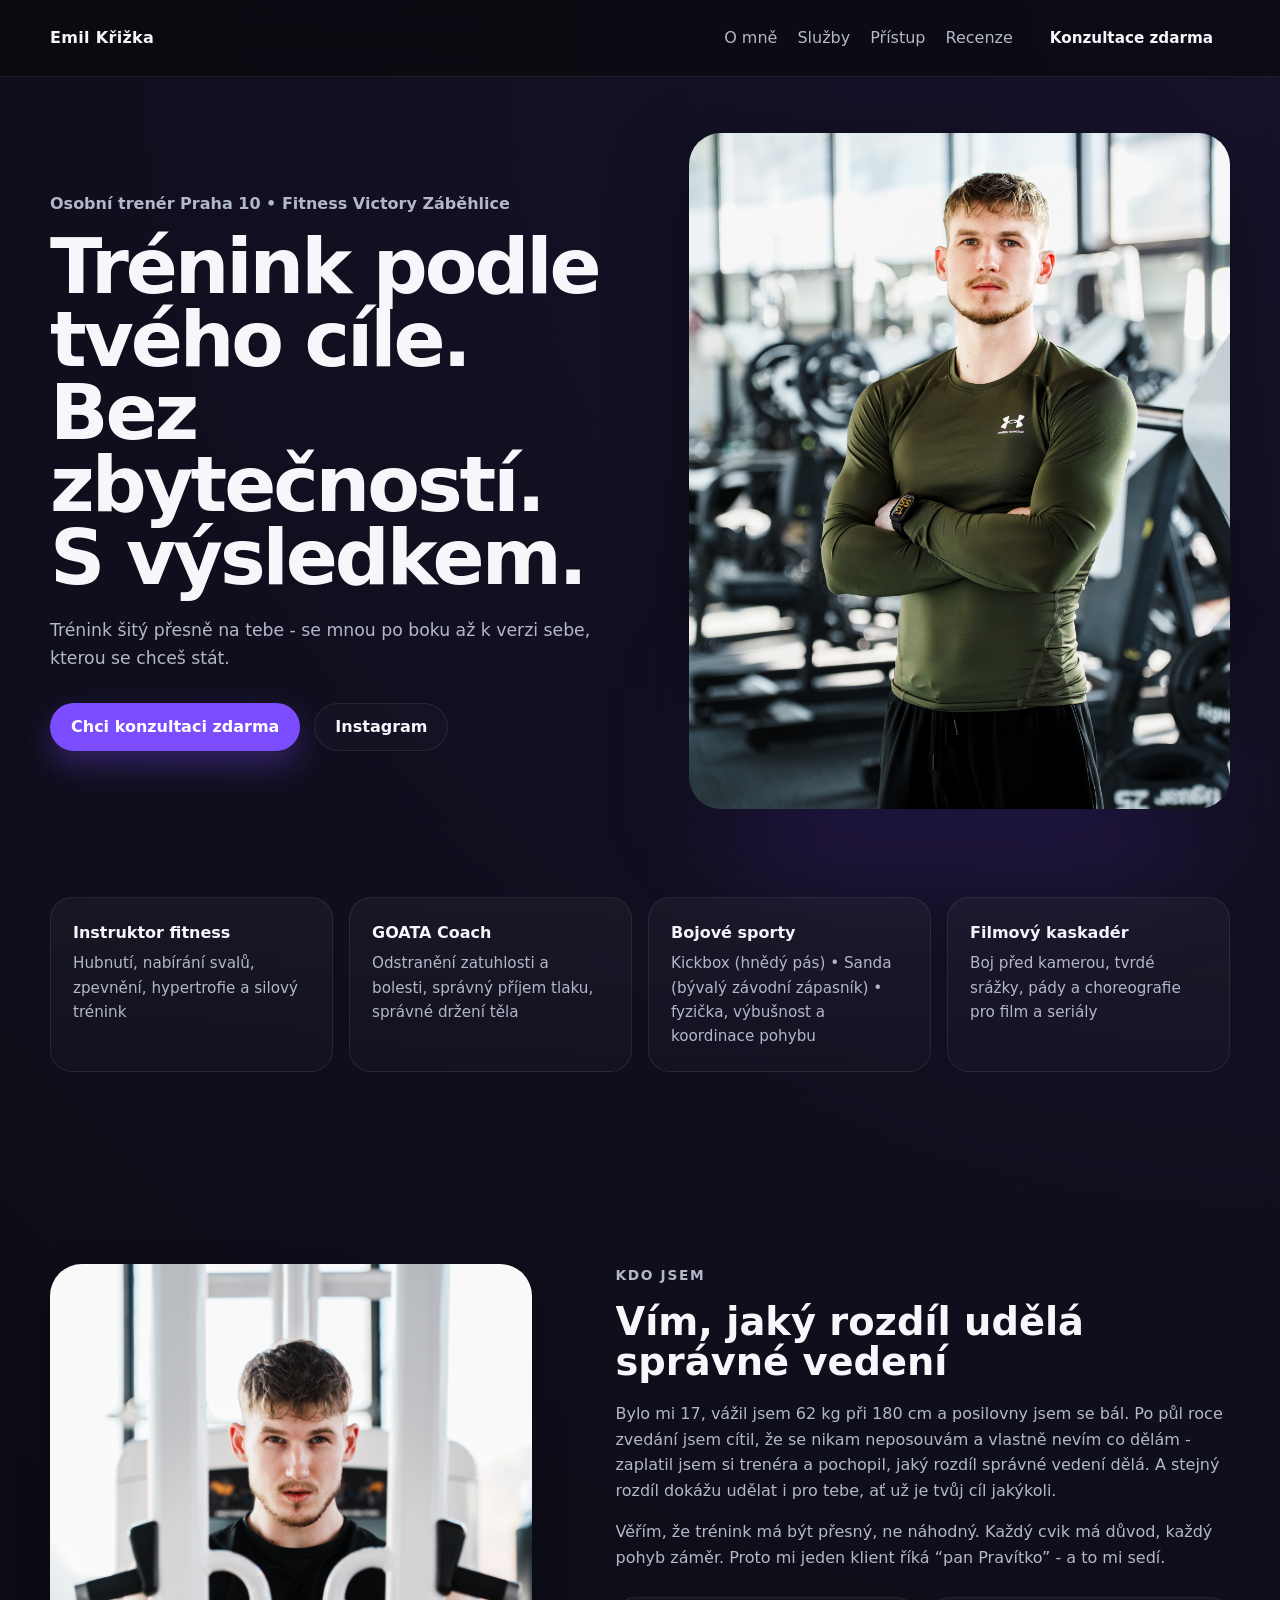
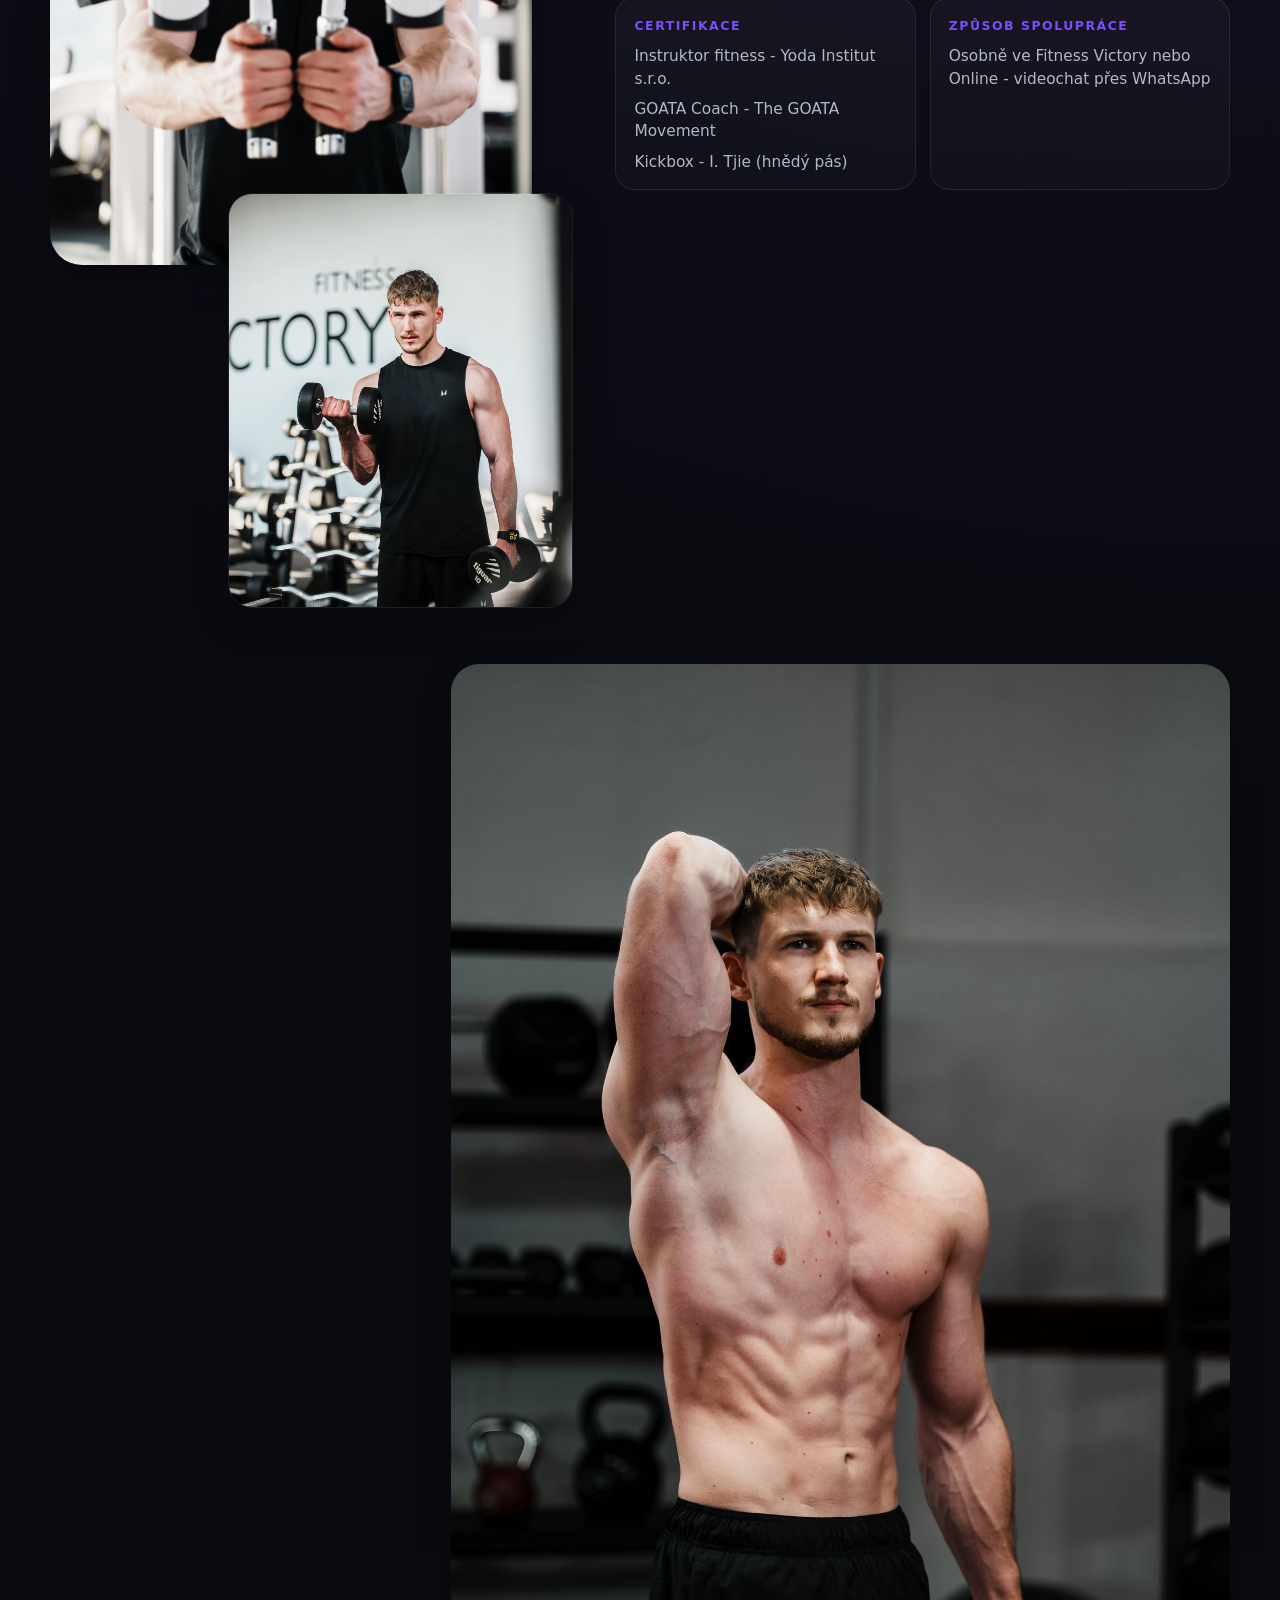
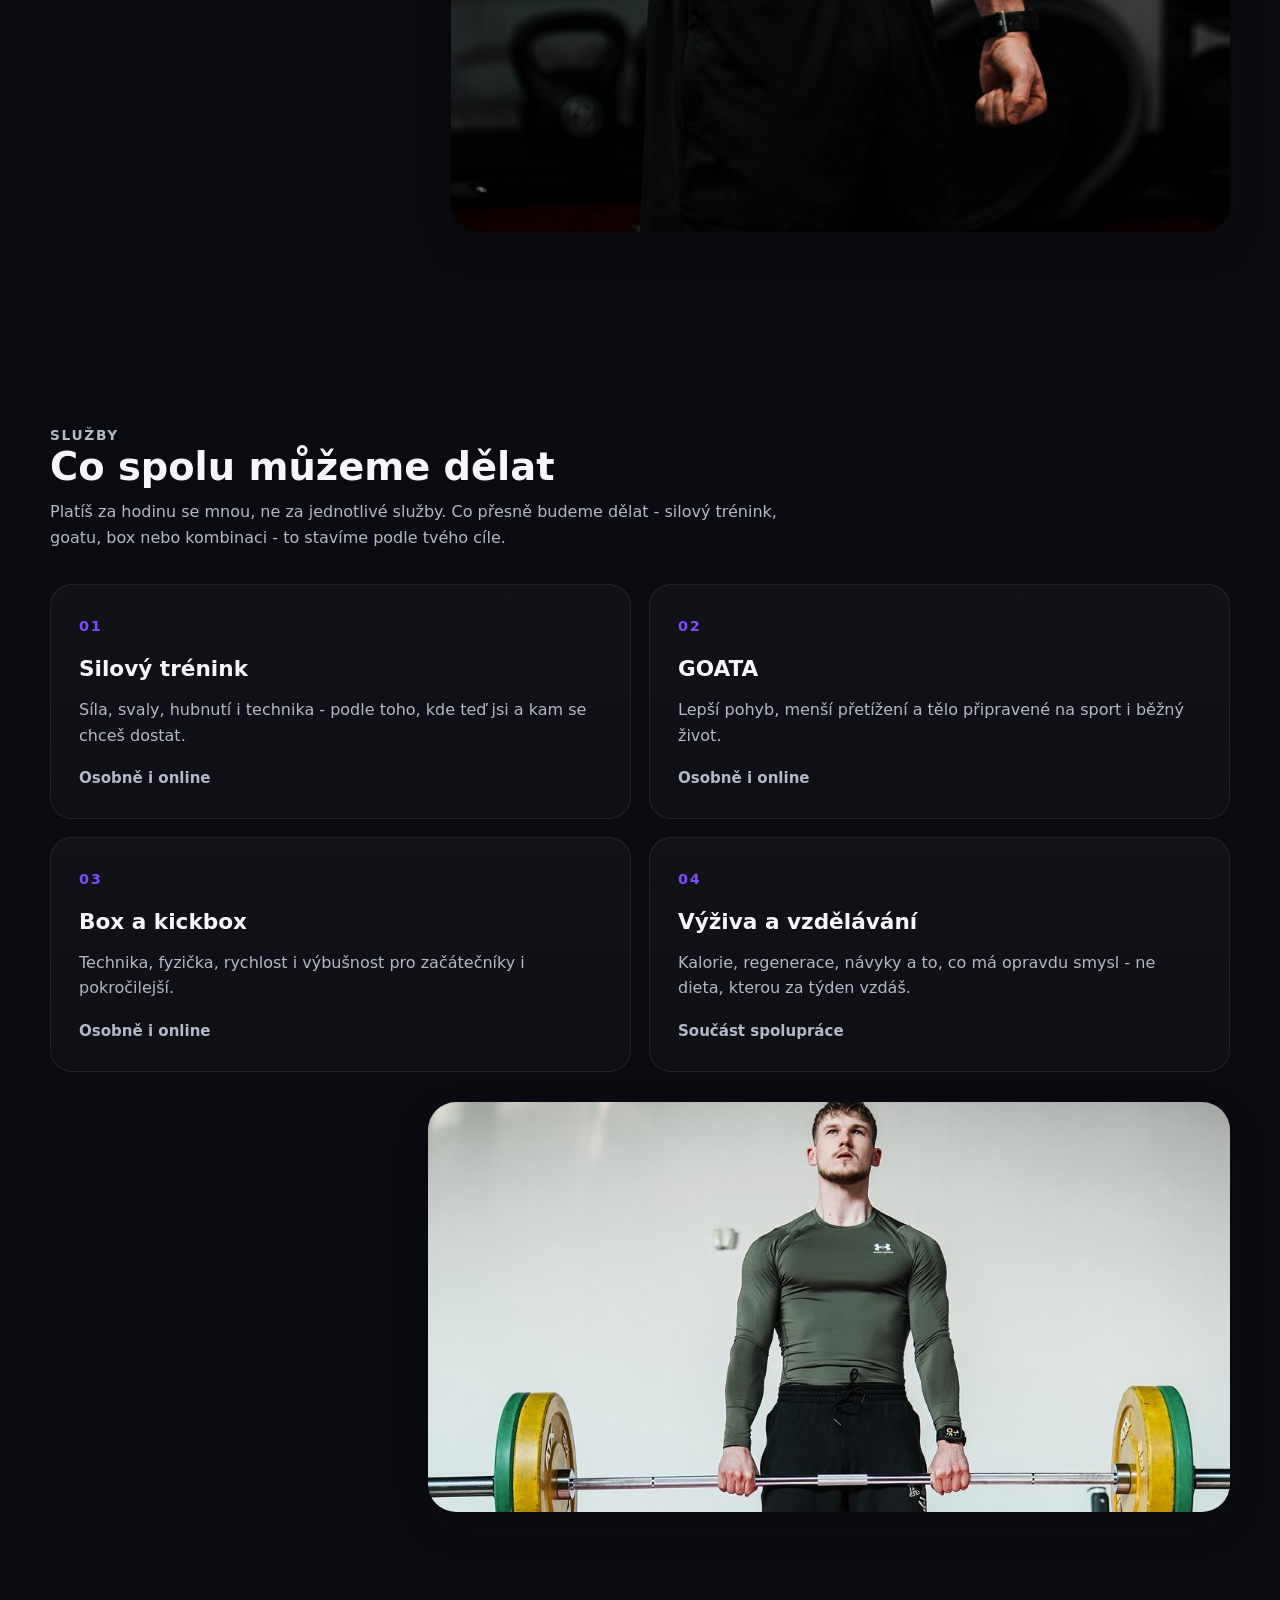
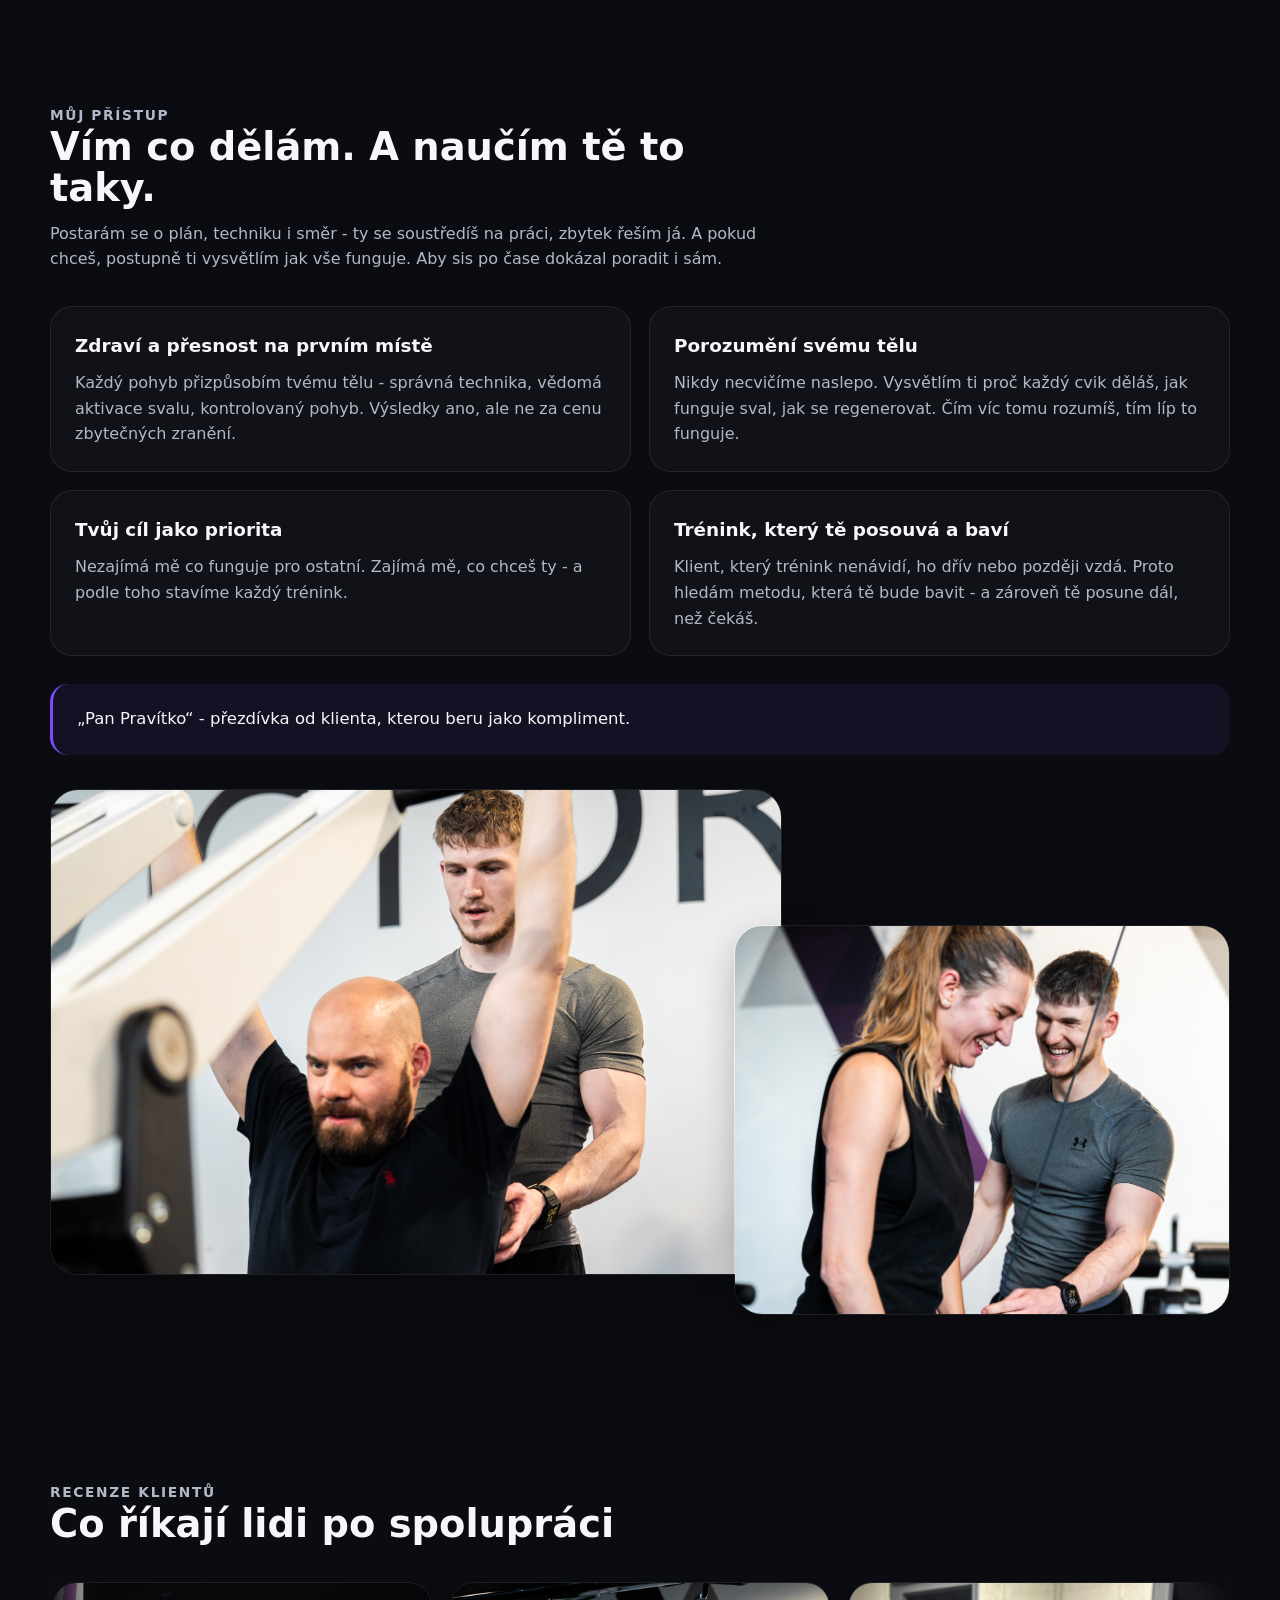
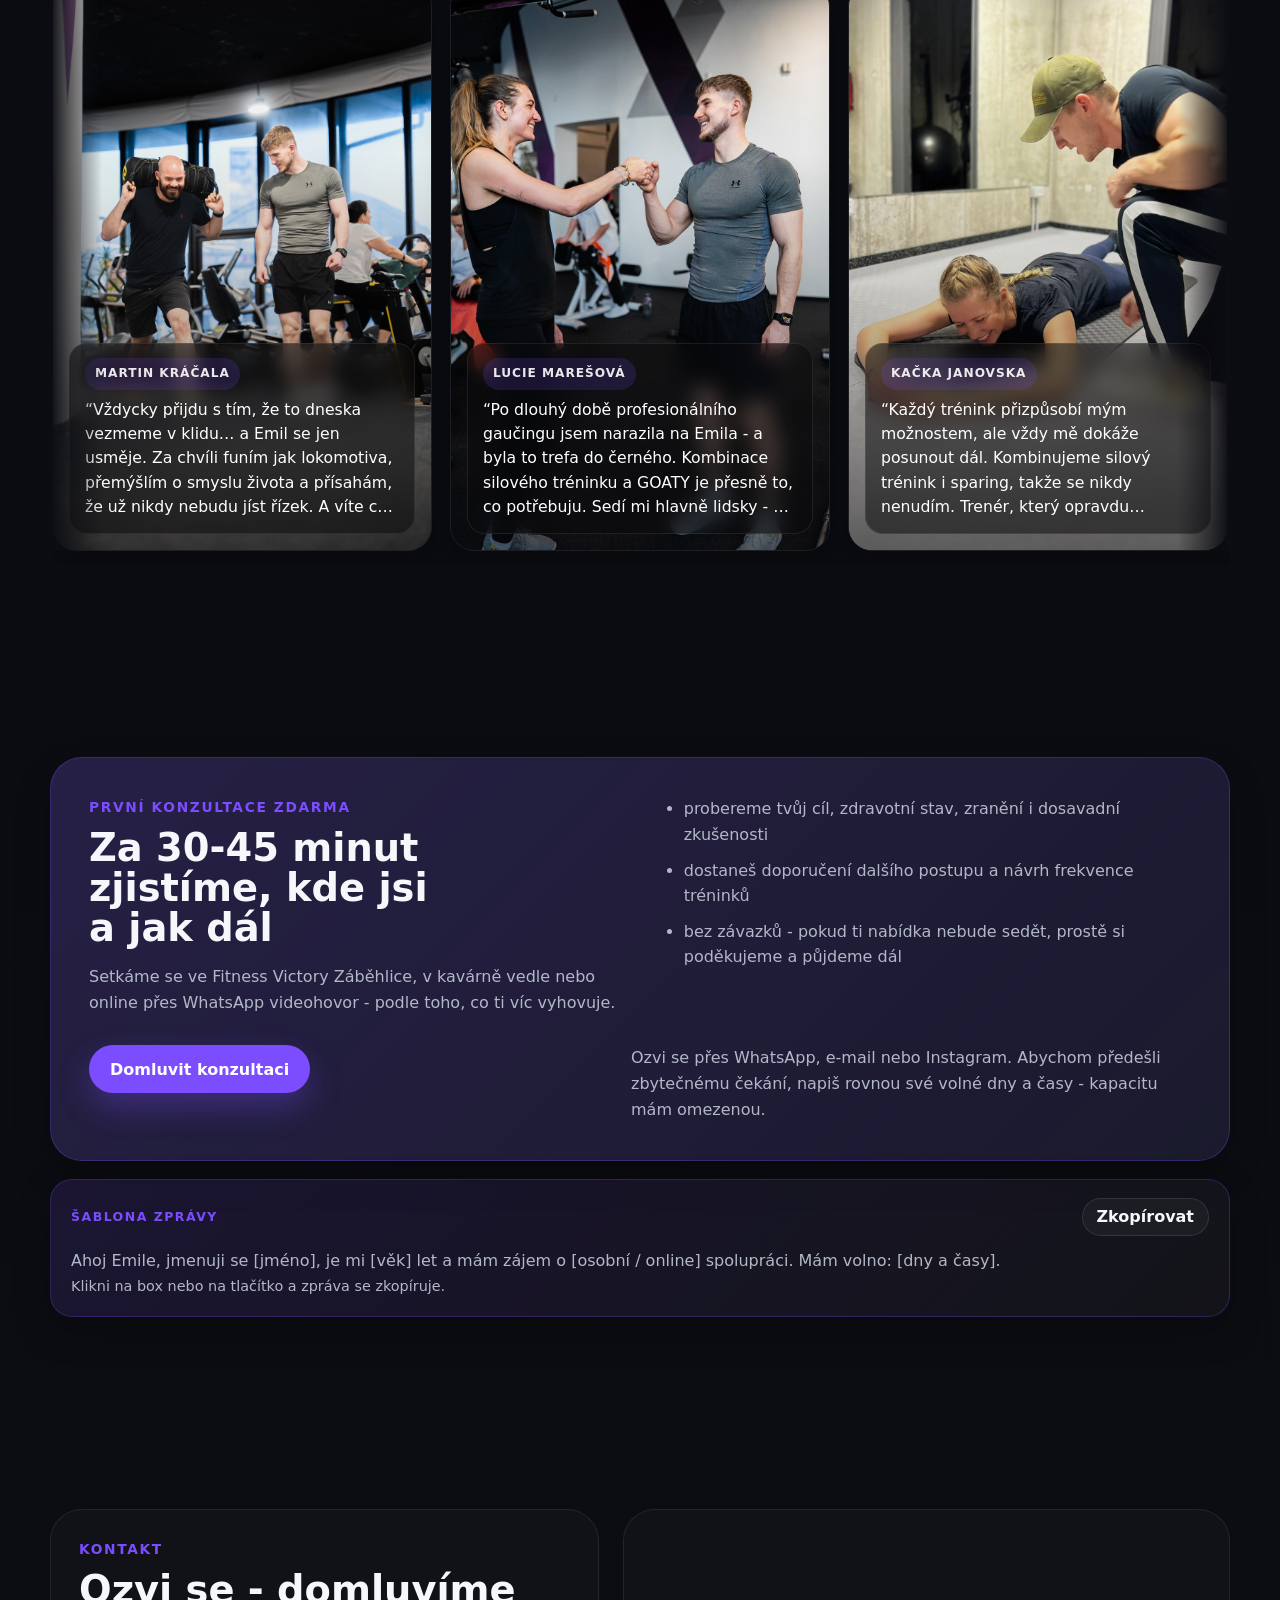
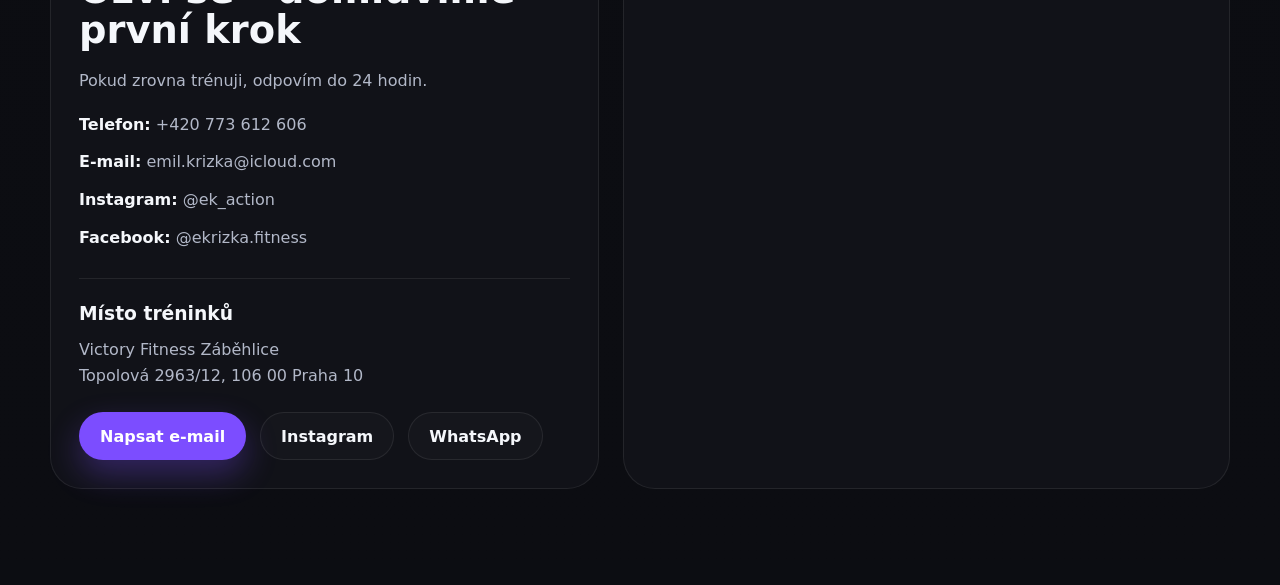
==== index.html @ 78beccaf "test og cover" ====
<!DOCTYPE html>
<html lang="cs">
<head>
    <meta charset="UTF-8">
    <meta name="viewport" content="width=device-width, initial-scale=1.0">

    <title>Emil Křížka - osobní trenér Praha 10</title>
    <meta name="description" content="Osobní trenér Praha 10. Silový trénink, GOATA, box a kickbox, online i osobní spolupráce. První konzultace zdarma.">

    <!-- Favicon -->
    <link rel="icon" type="image/png" sizes="48x48" href="images/icons/favicon-48.png">
    <link rel="icon" type="image/png" sizes="192x192" href="images/icons/favicon-192.png">

    <!-- Open Graph -->
    <meta property="og:title" content="Emil Křížka - osobní trenér Praha 10">
    <meta property="og:description" content="Silový trénink, GOATA, box a kickbox, online i osobní spolupráce. První konzultace zdarma.">
    <meta property="og:type" content="website">
    <meta property="og:url" content="https://nikolas-czerny.github.io/emil_krizka/">
    <meta property="og:image" content="https://nikolas-czerny.github.io/emil_krizka/images/share-cover.jpg">
    <meta property="og:image:width" content="1200">
    <meta property="og:image:height" content="630">
    <meta property="og:image:alt" content="Emil Křížka - osobní trenér Praha 10">

    <meta name="theme-color" content="#0c0d12">

    <link rel="stylesheet" href="styles.css">
</head>
<body class="trainer-page">
<header class="site-header">
    <div class="container">
        <a class="logo" href="#hero">Emil Křižka</a>
        <nav class="site-nav">
            <a href="#o-mne">O mně</a>
            <a href="#sluzby">Služby</a>
            <a href="#pristup">Přístup</a>
            <a href="#recenze">Recenze</a>
            <a href="#kontakt" class="btn btn--small">Konzultace zdarma</a>
        </nav>
    </div>
</header>

<main>
    <section id="hero" class="hero">
        <div class="container hero__grid">
            <div class="hero__content">
                <p class="eyebrow">Osobní trenér Praha 10 • Fitness Victory Záběhlice</p>
                <h1>
                    <span>Trénink podle tvého cíle.</span>
                    <span>Bez zbytečností.</span>
                    <span>S výsledkem.</span>
                </h1>
                <p class="hero__text">
                    Trénink šitý přesně na tebe - se mnou po boku až k verzi sebe, kterou se chceš stát.
                </p>

                <div class="hero__actions">
                    <a href="#kontakt" class="btn btn--primary">Chci konzultaci zdarma</a>
                    <a href="https://instagram.com/ek_action" class="btn btn--ghost" target="_blank" rel="noopener">Instagram</a>
                </div>
            </div>

            <div class="hero__media">
                <img src="images/hero.jpg" alt="Emil Křižka osobní trenér" />
            </div>
        </div>
    </section>

    <section class="credibility">
        <div class="container credibility__grid">
            <article class="credibility__item">
                <h3>Instruktor fitness</h3>
                <p>Hubnutí, nabírání svalů, zpevnění, hypertrofie a silový trénink</p>
            </article>
            <article class="credibility__item">
                <h3>GOATA Coach</h3>
                <p>Odstranění zatuhlosti a bolesti, správný příjem tlaku, správné držení těla</p>
            </article>
            <article class="credibility__item">
                <h3>Bojové sporty</h3>
                <p>Kickbox (hnědý pás) • Sanda (bývalý závodní zápasník) • fyzička, výbušnost a koordinace pohybu</p>
            </article>
            <article class="credibility__item">
                <h3>Filmový kaskadér</h3>
                <p>Boj před kamerou, tvrdé srážky, pády a choreografie pro film a seriály</p>
            </article>
        </div>
    </section>

    <section id="o-mne" class="about">
        <div class="container about__grid">
            <div class="about__media-stack">
                <div class="about__media about__media--main">
                    <img src="images/about-action2.jpg" alt="Portrét Emila Křižky" />
                </div>
                <div class="about__media about__media--secondary">
                    <img src="images/about-portrait2.jpg.jpeg" alt="Emil Křižka v akci" />
                </div>
            </div>

            <div class="about__content">
                <p class="section-kicker">Kdo jsem</p>
                <h2>Vím, jaký rozdíl udělá správné vedení</h2>
                <p>
                    Bylo mi 17, vážil jsem 62 kg při 180 cm a posilovny jsem se bál. Po půl roce zvedání jsem cítil, že se nikam neposouvám a vlastně nevím co dělám - zaplatil jsem si trenéra a pochopil, jaký rozdíl správné vedení dělá. A stejný rozdíl dokážu udělat i pro tebe, ať už je tvůj cíl jakýkoli.
                </p>
                <p>
                    Věřím, že trénink má být přesný, ne náhodný. Každý cvik má důvod, každý pohyb záměr. Proto mi jeden klient říká “pan Pravítko” - a to mi sedí.
                </p>

                <div class="about__proof-grid">
                    <div class="proof-card">
                        <span class="proof-card__label">Certifikace</span>
                        <p>
                            <span>Instruktor fitness - Yoda Institut s.r.o.</span>
                            <span>GOATA Coach - The GOATA Movement</span>
                            <span>Kickbox - I. Tjie (hnědý pás)</span>
                        </p>
                    </div>
                    <div class="proof-card">
                        <span class="proof-card__label">ZPŮSOB SPOLUPRÁCE</span>
                        <p>Osobně ve Fitness Victory nebo Online - videochat přes WhatsApp</p>
                    </div>
                </div>
            </div>

            <div class="third-image section-break-image section-break-image--about">
                <img src="images/about-potrait-3.jpeg" alt="Emil Křižka při tréninku">
            </div>
        </div>
    </section>

    <section id="sluzby" class="services">
        <div class="container">
            <div class="section-head">
                <p class="section-kicker">Služby</p>
                <h2>Co spolu můžeme dělat</h2>
                <p>Platíš za hodinu se mnou, ne za jednotlivé služby. Co přesně budeme dělat - silový trénink, goatu, box nebo kombinaci - to stavíme podle tvého cíle.</p>
            </div>

            <div class="services__grid">
                <article class="service-card">
                    <span class="service-card__number">01</span>
                    <h3>Silový trénink</h3>
                    <p>Síla, svaly, hubnutí i technika - podle toho, kde teď jsi a kam se chceš dostat.</p>
                    <p class="service-card__meta">Osobně i online</p>
                </article>

                <article class="service-card">
                    <span class="service-card__number">02</span>
                    <h3>GOATA</h3>
                    <p>Lepší pohyb, menší přetížení a tělo připravené na sport i běžný život.</p>
                    <p class="service-card__meta">Osobně i online</p>
                </article>

                <article class="service-card">
                    <span class="service-card__number">03</span>
                    <h3>Box a kickbox</h3>
                    <p>Technika, fyzička, rychlost i výbušnost pro začátečníky i pokročilejší.</p>
                    <p class="service-card__meta">Osobně i online</p>
                </article>

                <article class="service-card">
                    <span class="service-card__number">04</span>
                    <h3>Výživa a vzdělávání</h3>
                    <p>Kalorie, regenerace, návyky a to, co má opravdu smysl - ne dieta, kterou za týden vzdáš.</p>
                    <p class="service-card__meta">Součást spolupráce</p>
                </article>
            </div>
            <div class="service-img section-break-image section-break-image--services">
                <img src="images/services.jpeg" alt="Emil Křižka při silovém tréninku">
            </div>
        </div>
    </section>

    <section id="pristup" class="approach">
        <div class="container">
            <div class="section-head">
                <p class="section-kicker">Můj přístup</p>
                <h2>Vím co dělám. A naučím tě to taky.</h2>
                <p>Postarám se o plán, techniku i směr - ty se soustředíš na práci, zbytek řeším já. A pokud chceš, postupně ti vysvětlím jak vše funguje. Aby sis po čase dokázal poradit i sám.</p>
            </div>

            <div class="approach__grid">
                <article class="approach-card">
                    <h3>Zdraví a přesnost na prvním místě</h3>
                    <p>Každý pohyb přizpůsobím tvému tělu - správná technika, vědomá aktivace svalu, kontrolovaný pohyb. Výsledky ano, ale ne za cenu zbytečných zranění.</p>
                </article>
                <article class="approach-card">
                    <h3>Porozumění svému tělu</h3>
                    <p>Nikdy necvičíme naslepo. Vysvětlím ti proč každý cvik děláš, jak funguje sval, jak se regenerovat. Čím víc tomu rozumíš, tím líp to funguje.</p>
                </article>
                <article class="approach-card">
                    <h3>Tvůj cíl jako priorita</h3>
                    <p>Nezajímá mě co funguje pro ostatní. Zajímá mě, co chceš ty - a podle toho stavíme každý trénink.</p>
                </article>
                <article class="approach-card">
                    <h3>Trénink, který tě posouvá a baví</h3>
                    <p>Klient, který trénink nenávidí, ho dřív nebo později vzdá. Proto hledám metodu, která tě bude bavit - a zároveň tě posune dál, než čekáš.</p>
                </article>
            </div>

            <blockquote class="quote-box">
                „Pan Pravítko“ - přezdívka od klienta, kterou beru jako kompliment.
            </blockquote>
        </div>
        <div class="approach-imgs">
            <img class="approach-img approach-img--one" src="images/approach1.jpg">
            <img class="approach-img approach-img--two" src="images/approach2.jpg"> <!-- Tady je chce dat pres sebe, jak v hero -->
        </div>
    </section>

    <section id="recenze" class="reviews">
        <div class="container">
            <div class="section-head">
                <p class="section-kicker">Recenze klientů</p>
                <h2>Co říkají lidi po spolupráci</h2>
            </div>

            <div class="reviews__carousel-wrap">
                <div class="reviews__carousel reviews__carousel--photo">
                    <article class="review-card review-card--photo">
                        <img src="images/review-martin.jpg" alt="Martin Kráčala">
                        <div class="review-card__overlay">
                            <p class="review-card__name">Martin Kráčala</p>
                            <blockquote>
                                “Vždycky přijdu s tím, že to dneska vezmeme v klidu… a Emil se jen usměje. Za chvíli funím jak lokomotiva, přemýšlím o smyslu života a přísahám, že už nikdy nebudu jíst řízek. A víte co je nejhorší? Že to funguje.”
                            </blockquote>
                        </div>
                    </article>

                    <article class="review-card review-card--photo">
                        <img src="images/review-lucie.jpeg" alt="Lucie Marešová">
                        <div class="review-card__overlay">
                            <p class="review-card__name">Lucie Marešová</p>
                            <blockquote>
                                “Po dlouhý době profesionálního gaučingu jsem narazila na Emila - a byla to trefa do černého. Kombinace silového tréninku a GOATY je přesně to, co potřebuju. Sedí mi hlavně lidsky - a to je pro mě důležitý faktor.”
                            </blockquote>
                        </div>
                    </article>

                    <article class="review-card review-card--photo">
                        <img src="images/review-kacka.jpeg" alt="Kačka Janovska">
                        <div class="review-card__overlay">
                            <p class="review-card__name">Kačka Janovska</p>
                            <blockquote>
                                “Každý trénink přizpůsobí mým možnostem, ale vždy mě dokáže posunout dál. Kombinujeme silový trénink i sparing, takže se nikdy nenudím. Trenér, který opravdu naslouchá.”
                            </blockquote>
                        </div>
                    </article>

                    <article class="review-card review-card--photo">
                        <img src="images/review-svetlana.jpeg" alt="Svetlana Pashkovska">
                        <div class="review-card__overlay">
                            <p class="review-card__name">Svetlana Pashkovska</p>
                            <blockquote>
                                “Spolupracuji 2 měsíce a konečně se naučila správně dřepovat, aniž by mě bolela záda. Emil trpělivě vysvětluje každý pohyb a dbá na detaily.”
                            </blockquote>
                        </div>
                    </article>

                    <article class="review-card review-card--photo">
                        <img src="images/review-vojta.jpg" alt="Vojta Maňas">
                        <div class="review-card__overlay">
                            <p class="review-card__name">Vojta Maňas</p>
                            <blockquote>
                                “Vidím na sobě pokroky a mám chuť na sobě dál makat. Ať už to byl trénink GOATY, boxu nebo fitka, vždy jsi mi vše vysvětlil a motivoval mě.”
                            </blockquote>
                        </div>
                    </article>

                    <article class="review-card review-card--photo">
                        <img src="images/review-barbora.jpeg" alt="Barbora Budková">
                        <div class="review-card__overlay">
                            <p class="review-card__name">Barbora Budková</p>
                            <blockquote>
                                „Tréninky jsou skvěle vedené, mají jasnou strukturu a vždy přinesou něco nového. Velmi oceňuji ochotu poradit, trpělivost a přístup.“
                            </blockquote>
                        </div>
                    </article>

                    <article class="review-card review-card--photo">
                        <img src="images/review-katerina.jpg" alt="Kateřina Štaffová">
                        <div class="review-card__overlay">
                            <p class="review-card__name">Kateřina Štaffová</p>
                            <blockquote>
                                “Moc oceňuji profesionální a vždy milý přístup. Na průběhu tréninku jsme se společně domluvili na začátku spolupráce, kde byly zohledněny i moje požadavky.”
                            </blockquote>
                        </div>
                    </article>
                </div>
            </div>
        </div>
    </section>

    <section class="consultation">
        <div class="container consultation__inner">
            <div class="consultation__copy">
                <p class="section-kicker">První konzultace zdarma</p>
                <h2>Za 30-45 minut zjistíme, kde jsi a jak dál</h2>
                <p class="consultation__text">
                    Setkáme se ve Fitness Victory Záběhlice, v kavárně vedle nebo online přes WhatsApp videohovor - podle toho, co ti víc vyhovuje.
                </p>
            </div>

            <ul class="consultation__list">
                <li>probereme tvůj cíl, zdravotní stav, zranění i dosavadní zkušenosti</li>
                <li>dostaneš doporučení dalšího postupu a návrh frekvence tréninků</li>
                <li>bez závazků - pokud ti nabídka nebude sedět, prostě si poděkujeme a půjdeme dál</li>
            </ul>

            <div class="consultation__footer">
                <a href="#kontakt" class="btn btn--primary">Domluvit konzultaci</a>
                <p class="consultation__note">Ozvi se přes WhatsApp, e-mail nebo Instagram. Abychom předešli zbytečnému čekání, napiš rovnou své volné dny a časy - kapacitu mám omezenou.</p>
            </div>
        </div>
        <div class="consultation-template" id="consultationTemplate">
            <div class="consultation-template__top">
                <span class="consultation-template__label">Šablona zprávy</span>
                <button type="button" class="consultation-template__copy" id="copyTemplateBtn">
                    Zkopírovat
                </button>
            </div>

            <p class="consultation-template__text" id="consultationTemplateText">
                Ahoj Emile, jmenuji se [jméno], je mi [věk] let a mám zájem o [osobní / online] spolupráci. Mám volno: [dny a časy].
            </p>

            <p class="consultation-template__hint">Klikni na box nebo na tlačítko a zpráva se zkopíruje.</p>
        </div>
    </section>

    <section id="kontakt" class="contact">
        <div class="container contact__grid">
            <div class="contact__content">
                <p class="section-kicker">Kontakt</p>
                <h2>Ozvi se - domluvíme první krok</h2>
                <p class="contact__intro">
                    Pokud zrovna trénuji, odpovím do 24 hodin.
                </p>

                <ul class="contact__list">
                    <li><strong>Telefon:</strong> <a href="tel:+420773612606">+420 773 612 606</a></li> <!-- styl kontaktu chce pry nechat tak, ale mne se zda lepsi nez mailto odkaz at se to zkopiruje -->
                    <li><strong>E-mail:</strong> <a href="mailto:emil.krizka@icloud.com">emil.krizka@icloud.com</a></li>
                    <li><strong>Instagram:</strong> <a href="https://instagram.com/ek_action" target="_blank" rel="noopener">@ek_action</a></li>
                    <li><strong>Facebook:</strong> <a href="#">@ekrizka.fitness</a></li>
                </ul>

                <div class="contact__place">
                    <h3>Místo tréninků</h3>
                    <p>Victory Fitness Záběhlice<br>Topolová 2963/12, 106 00 Praha 10</p>
                </div>

                <div class="contact__actions">
                    <a class="btn btn--primary" href="mailto:emil.krizka@icloud.com">Napsat e-mail</a>
                    <a class="btn btn--ghost" href="https://instagram.com/ek_action" target="_blank" rel="noopener">Instagram</a>
                    <a class="btn btn--ghost" href="https://wa.me/420773612606" target="_blank" rel="noopener">WhatsApp</a>
                </div>
            </div>

            <div class="contact__map">
                <iframe
                        src="https://www.google.com/maps/embed?pb=!1m18!1m12!1m3!1d2561.6093395296975!2d14.50493547689926!3d50.05614911567548!2m3!1f0!2f0!3f0!3m2!1i1024!2i768!4f13.1!3m3!1m2!1s0x470b93e97045163d%3A0xdf99d28f87182a32!2sFitness%20Victory%20Z%C3%A1b%C4%9Bhlice!5e0!3m2!1scs!2scz!4v1775160160171!5m2!1scs!2scz"
                        loading="lazy"
                        referrerpolicy="no-referrer-when-downgrade"
                        allowfullscreen>
                </iframe>
            </div>
        </div>
    </section>
</main>
<script src="index.js"></script>
</body>
</html>
---- styles.css ----
:root {
    --bg: #0a0a0d;
    --bg-soft: #111218;
    --surface: #151722;
    --border: rgba(255, 255, 255, 0.08);

    --text: #f5f7fb;
    --text-soft: #b2b8c8;
    --text-muted: #8b92a3;

    --accent: #7c4dff;
    --accent-hover: #8d63ff;

    --radius-sm: 14px;
    --radius-md: 22px;
    --radius-lg: 32px;

    --shadow-lg: 0 24px 80px rgba(0, 0, 0, 0.38);
    --shadow-md: 0 14px 36px rgba(0, 0, 0, 0.24);

    --container: 1180px;
    --section-space: 96px;
}

*,
*::before,
*::after {
    box-sizing: border-box;
}

html {
    scroll-behavior: smooth;
}

body {
    margin: 0;
    font-family: Inter, system-ui, sans-serif;
    color: var(--text);
    background:
            radial-gradient(circle at top right, rgba(124, 77, 255, 0.12), transparent 28%),
            linear-gradient(180deg, #090a0f 0%, #0c0d12 100%);
    line-height: 1.6;
}

img {
    display: block;
    max-width: 100%;
}

a {
    color: inherit;
    text-decoration: none;
}

button,
input,
textarea,
select {
    font: inherit;
}

.container {
    width: min(var(--container), calc(100% - 32px));
    margin: 0 auto;
}

section {
    padding: var(--section-space) 0;
}

.section-kicker {
    margin: 0 0 10px;
    color: var(--accent);
    font-size: 0.86rem;
    font-weight: 700;
    letter-spacing: 0.12em;
    text-transform: uppercase;
}

.section-head {
    max-width: 740px;
    margin-bottom: 34px;
}

.section-head h2 {
    margin: 0 0 12px;
    font-size: clamp(2rem, 3vw, 3.2rem);
    line-height: 1.08;
}

.section-head p {
    margin: 0;
    color: var(--text-soft);
}

.site-header {
    position: sticky;
    top: 0;
    z-index: 100;
    backdrop-filter: blur(16px);
    background: rgba(10, 10, 13, 0.72);
    border-bottom: 1px solid var(--border);
}

.site-header .container {
    display: flex;
    align-items: center;
    justify-content: space-between;
    gap: 24px;
    min-height: 76px;
}

.logo {
    font-weight: 800;
    letter-spacing: 0.02em;
}

.site-nav {
    display: flex;
    align-items: center;
    gap: 20px;
}

.site-nav a:not(.btn) {
    color: var(--text-soft);
    transition: color 0.2s ease;
}

.site-nav a:not(.btn):hover {
    color: var(--text);
}

.btn {
    display: inline-flex;
    align-items: center;
    justify-content: center;
    min-height: 48px;
    padding: 0 20px;
    border-radius: 999px;
    border: 1px solid transparent;
    font-weight: 700;
    transition:
            transform 0.2s ease,
            background-color 0.2s ease,
            border-color 0.2s ease,
            color 0.2s ease;
    cursor: pointer;
}

.btn:hover {
    transform: translateY(-1px);
}

.btn--primary {
    background: var(--accent);
    color: white;
    box-shadow: 0 14px 32px rgba(124, 77, 255, 0.32);
}

.btn--primary:hover {
    background: var(--accent-hover);
}

.btn--ghost {
    border-color: var(--border);
    background: rgba(255, 255, 255, 0.02);
    color: var(--text);
}

.btn--ghost:hover {
    border-color: rgba(255, 255, 255, 0.16);
    background: rgba(255, 255, 255, 0.04);
}

.btn--small {
    min-height: 40px;
    padding: 0 16px;
    font-size: 0.95rem;
}

/* HERO */
.hero {
    padding: 56px 0 88px;
}

.hero__grid {
    display: grid;
    grid-template-columns: 1.05fr 0.95fr;
    gap: 42px;
    align-items: center;
}

.eyebrow {
    margin: 0 0 14px;
    color: var(--text-soft);
    font-weight: 600;
}

.hero h1 {
    margin: 0;
    max-width: 12ch;
    font-size: clamp(2.9rem, 6vw, 5.5rem);
    line-height: 0.95;
    letter-spacing: -0.04em;
}

.hero h1 span {
    display: block;
}

.hero__text {
    max-width: 620px;
    margin: 22px 0 0;
    font-size: 1.08rem;
    color: var(--text-soft);
}

.hero__actions {
    display: flex;
    flex-wrap: wrap;
    gap: 14px;
    margin-top: 30px;
}

.hero__media {
    position: relative;
}

.hero__media::before {
    content: "";
    position: absolute;
    inset: auto 8% -6% 8%;
    height: 24%;
    background: rgba(124, 77, 255, 0.28);
    filter: blur(60px);
    z-index: 0;
}

.hero__media img {
    position: relative;
    z-index: 1;
    width: 100%;
    aspect-ratio: 4 / 5;
    object-fit: cover;
    border-radius: var(--radius-lg);
    box-shadow: var(--shadow-lg);
}

/* CREDIBILITY */
.credibility {
    padding-top: 0;
}

.credibility__grid {
    display: grid;
    grid-template-columns: repeat(4, 1fr);
    gap: 16px;
}

.credibility__item {
    padding: 22px;
    background: linear-gradient(180deg, rgba(255,255,255,0.04), rgba(255,255,255,0.02));
    border: 1px solid var(--border);
    border-radius: var(--radius-md);
}

.credibility__item h3 {
    margin: 0 0 6px;
    font-size: 1rem;
}

.credibility__item p {
    margin: 0;
    color: var(--text-soft);
    font-size: 0.95rem;
}

/* ABOUT */
.about__grid {
    display: grid;
    grid-template-columns: minmax(0, 0.92fr) minmax(0, 1.08fr);
    gap: 42px;
    align-items: start;
}

.about__media-stack {
    position: relative;
    display: grid;
    gap: 0;
}

.about__media img {
    width: 100%;
    display: block;
    object-fit: cover;
    border-radius: var(--radius-lg);
    box-shadow: var(--shadow-md);
}

.about__media--main {
    max-width: 92%;
    position: relative;
    z-index: 1;
}

.about__media--main img {
    aspect-ratio: 4 / 5;
    object-position: center 35%;
}

.about__media--secondary {
    max-width: 66%;
    margin: -72px 0 0 auto;
    position: relative;
    z-index: 2;
}

.about__media--secondary img {
    aspect-ratio: 4 / 4.8;
    object-position: center top;
    border: 1px solid var(--border);
    border-radius: 24px;
}

.about h2 {
    margin: 0 0 18px;
    font-size: clamp(2rem, 3vw, 3rem);
    line-height: 1.06;
}

.about p {
    margin: 0 0 16px;
    color: var(--text-soft);
}

.about__proof-grid {
    display: grid;
    grid-template-columns: repeat(2, minmax(0, 1fr));
    gap: 14px;
    margin-top: 26px;
}

.proof-card {
    padding: 18px 18px 16px;
    border-radius: 20px;
    background: linear-gradient(180deg, rgba(255,255,255,0.035), rgba(255,255,255,0.02));
    border: 1px solid var(--border);
}

.proof-card__label {
    display: block;
    margin-bottom: 10px;
    color: var(--accent);
    font-size: 0.78rem;
    font-weight: 800;
    letter-spacing: 0.12em;
    text-transform: uppercase;
}

.proof-card p {
    margin: 0;
    color: var(--text-soft);
    line-height: 1.45;
    font-size: 0.96rem;
}

.proof-card p span {
    display: block;
}

.proof-card p span + span {
    margin-top: 8px;
}

/* SECTION BREAK IMAGES */
.section-break-image {
    margin-top: 30px;
}

.section-break-image img {
    width: 100%;
    display: block;
    object-fit: cover;
    border-radius: 28px;
    box-shadow: var(--shadow-md);
}

.section-break-image--about {
    grid-column: 1 / -1;
    width: 66%;
    margin-left: auto;
    margin-top: 14px;
}

.section-break-image--about img {
    height: auto;
    object-position: center 22%;
}

.section-break-image--services {
    width: 68%;
    margin-left: auto;
}

.section-break-image--services img {
    height: clamp(300px, 32vw, 430px);
    object-position: center 20%;
}

/* SERVICES */
.services__grid {
    display: grid;
    grid-template-columns: repeat(2, minmax(0, 1fr));
    gap: 18px;
}

.service-card {
    padding: 28px;
    background: linear-gradient(180deg, rgba(255,255,255,0.03), rgba(255,255,255,0.02));
    border: 1px solid var(--border);
    border-radius: var(--radius-md);
    transition:
            transform 0.25s ease,
            border-color 0.25s ease,
            background 0.25s ease;
}

.service-card:hover {
    transform: translateY(-4px);
    border-color: rgba(124, 77, 255, 0.34);
    background: linear-gradient(180deg, rgba(124,77,255,0.08), rgba(255,255,255,0.03));
}

.service-card__number {
    display: inline-block;
    margin-bottom: 14px;
    color: var(--accent);
    font-size: 0.9rem;
    font-weight: 800;
    letter-spacing: 0.12em;
}

.service-card h3 {
    margin: 0 0 10px;
    font-size: 1.35rem;
}

.service-card p {
    margin: 0;
    color: var(--text-soft);
}

.service-card__meta {
    margin-top: 18px !important;
    color: var(--text);
    font-weight: 600;
    font-size: 0.94rem;
}

/* APPROACH */
.approach {
    overflow: hidden;
}

.approach__grid {
    display: grid;
    grid-template-columns: repeat(2, minmax(0, 1fr));
    gap: 18px;
}

.approach-card {
    padding: 24px;
    background: var(--bg-soft);
    border: 1px solid var(--border);
    border-radius: var(--radius-md);
}

.approach-card h3 {
    margin: 0 0 10px;
    font-size: 1.15rem;
}

.approach-card p {
    margin: 0;
    color: var(--text-soft);
}

.quote-box {
    margin: 28px 0 0;
    padding: 22px 24px;
    border-left: 3px solid var(--accent);
    border-radius: 18px;
    background: rgba(124, 77, 255, 0.08);
    color: var(--text);
    font-size: 1.03rem;
}

.approach-imgs {
    width: min(var(--container), calc(100% - 32px));
    margin: 34px auto 0;
    position: relative;
    min-height: 500px;
}

.approach-imgs img {
    display: block;
    object-fit: cover;
    border-radius: 28px;
    box-shadow: var(--shadow-md);
    border: 1px solid var(--border);
}

.approach-imgs img:first-child {
    width: min(62%, 760px);
    height: clamp(340px, 38vw, 500px);
    object-position: center 35%;
}

.approach-imgs img:last-child {
    position: absolute;
    right: 0;
    bottom: -26px;
    width: min(42%, 500px);
    height: clamp(290px, 31vw, 390px);
    object-position: center 25%;
}

/* REVIEWS */
.reviews {
    position: relative;
}

.reviews__carousel-wrap {
    position: relative;
}

.reviews__carousel {
    display: grid;
    grid-auto-flow: column;
    grid-auto-columns: calc((100% - 36px) / 3);
    gap: 18px;
    overflow-x: auto;
    padding: 4px 2px 14px;
    scroll-snap-type: x mandatory;
    scroll-padding-left: 2px;
    scrollbar-width: thin;
    scrollbar-color: rgba(124, 77, 255, 0.6) rgba(255, 255, 255, 0.05);
}

.reviews__carousel::-webkit-scrollbar {
    height: 6px;
}

.reviews__carousel::-webkit-scrollbar-track {
    background: rgba(255, 255, 255, 0.04);
    border-radius: 999px;
}

.reviews__carousel::-webkit-scrollbar-thumb {
    background: linear-gradient(90deg, rgba(124, 77, 255, 0.85), rgba(124, 77, 255, 0.5));
    border-radius: 999px;
}

.reviews__carousel-wrap::before,
.reviews__carousel-wrap::after {
    content: "";
    position: absolute;
    top: 0;
    bottom: 14px;
    width: 52px;
    pointer-events: none;
    z-index: 3;
}

.reviews__carousel-wrap::before {
    left: 0;
    background: linear-gradient(90deg, #0c0d12 0%, rgba(12, 13, 18, 0) 100%);
}

.reviews__carousel-wrap::after {
    right: 0;
    background: linear-gradient(270deg, #0c0d12 0%, rgba(12, 13, 18, 0) 100%);
}

.review-card {
    scroll-snap-align: start;
    min-width: 0;
    border-radius: 24px;
    border: 1px solid rgba(255, 255, 255, 0.08);
    overflow: hidden;
}

.review-card--photo {
    position: relative;
    min-height: 500px;
    background: transparent;
    box-shadow: 0 16px 36px rgba(0, 0, 0, 0.24);
    transition: transform 0.22s ease, border-color 0.22s ease;
}

.review-card--photo:hover {
    transform: translateY(-4px);
    border-color: rgba(124, 77, 255, 0.22);
}

.review-card--photo img {
    width: 100%;
    height: 100%;
    display: block;
    object-fit: cover;
    object-position: center;
}

.review-card--photo::after {
    content: "";
    position: absolute;
    inset: 0;
    background: linear-gradient(
            180deg,
            rgba(8, 9, 12, 0.02) 0%,
            rgba(8, 9, 12, 0.06) 30%,
            rgba(8, 9, 12, 0.22) 58%,
            rgba(8, 9, 12, 0.62) 100%
    );
}

.review-card__overlay {
    position: absolute;
    left: 16px;
    right: 16px;
    bottom: 16px;
    z-index: 2;
    padding: 14px 15px;
    border-radius: 18px;
    background: rgba(10, 10, 13, 0.52);
    backdrop-filter: blur(10px);
    border: 1px solid rgba(255, 255, 255, 0.08);
}

.review-card__name {
    display: inline-block;
    margin: 0 0 8px;
    padding: 6px 10px;
    border-radius: 999px;
    background: rgba(124, 77, 255, 0.16);
    color: rgba(255, 255, 255, 0.9);
    font-size: 0.76rem;
    font-weight: 800;
    letter-spacing: 0.08em;
    text-transform: uppercase;
}

.review-card--photo blockquote {
    margin: 0;
    color: #fff;
    font-size: 0.98rem;
    line-height: 1.55;
    display: -webkit-box;
    -webkit-line-clamp: 5;
    -webkit-box-orient: vertical;
    overflow: hidden;
}

/* CONSULTATION */
.consultation__inner {
    display: grid;
    grid-template-columns: 1.02fr 0.98fr;
    gap: 30px;
    align-items: start;
    padding: 38px;
    border-radius: var(--radius-lg);
    background:
            linear-gradient(135deg, rgba(124,77,255,0.16), rgba(124,77,255,0.05)),
            var(--surface);
    border: 1px solid rgba(124, 77, 255, 0.28);
    box-shadow: var(--shadow-md);
}

.consultation__copy h2 {
    margin: 0 0 16px;
    max-width: 14ch;
    font-size: clamp(2rem, 3vw, 3rem);
    line-height: 1.04;
}

.consultation__text,
.consultation__note {
    margin: 0;
    color: var(--text-soft);
}

.consultation__list {
    margin: 0;
    padding-left: 18px;
    color: var(--text-soft);
}

.consultation__list li + li {
    margin-top: 10px;
}

.consultation__footer {
    grid-column: 1 / -1;
    display: flex;
    align-items: flex-start;
    justify-content: space-between;
    gap: 20px;
}

.consultation__note {
    max-width: 560px;
}

.consultation-template {
    width: min(var(--container), calc(100% - 32px));
    margin: 18px auto 0;
    padding: 18px 20px;
    border-left: 3px solid var(--accent);
    border-radius: 18px;
    background: rgba(124, 77, 255, 0.08);
}

.consultation-template p {
    margin: 0;
    color: var(--text-soft);
    user-select: all;
    cursor: text;
}

/* CONTACT */
.contact__grid {
    display: grid;
    grid-template-columns: 0.95fr 1.05fr;
    gap: 24px;
    align-items: stretch;
}

.contact__content {
    padding: 28px;
    background: var(--bg-soft);
    border: 1px solid var(--border);
    border-radius: var(--radius-lg);
}

.contact h2 {
    margin: 0 0 18px;
    font-size: clamp(2rem, 3vw, 2.8rem);
    line-height: 1.05;
}

.contact__intro {
    margin: 0 0 18px;
    color: var(--text-soft);
}

.contact__list {
    padding: 0;
    margin: 0;
    list-style: none;
}

.contact__list li + li {
    margin-top: 12px;
}

.contact__list a {
    color: var(--text-soft);
}

.contact__list a:hover {
    color: var(--text);
}

.contact__place {
    margin-top: 28px;
    padding-top: 20px;
    border-top: 1px solid var(--border);
}

.contact__place h3 {
    margin: 0 0 8px;
}

.contact__place p {
    margin: 0;
    color: var(--text-soft);
}

.contact__actions {
    display: flex;
    flex-wrap: wrap;
    gap: 14px;
    margin-top: 24px;
}

.contact__map {
    padding: 0;
    min-height: 420px;
    overflow: hidden;
    border-radius: var(--radius-lg);
    background: var(--bg-soft);
    border: 1px solid var(--border);
}

.contact__map iframe {
    display: block;
    width: 100%;
    height: 100%;
    min-height: 420px;
    border: 0;
}

/* RESPONSIVE */
@media (max-width: 1024px) {
    :root {
        --section-space: 80px;
    }

    .hero__grid,
    .about__grid,
    .contact__grid {
        grid-template-columns: 1fr;
    }

    .credibility__grid,
    .services__grid,
    .approach__grid {
        grid-template-columns: repeat(2, minmax(0, 1fr));
    }

    .hero h1 {
        max-width: 11ch;
    }

    .reviews__carousel {
        grid-auto-columns: calc((100% - 18px) / 2);
    }

    .review-card--photo {
        min-height: 430px;
    }

    .consultation__inner {
        grid-template-columns: 1fr;
    }

    .consultation__footer {
        flex-direction: column;
    }

    .section-break-image--about {
        width: 76%;
    }

    .section-break-image--services {
        width: 78%;
    }

    .section-break-image--services img {
        height: clamp(270px, 40vw, 390px);
    }
}

@media (max-width: 760px) {
    :root {
        --section-space: 68px;
    }

    .site-header .container {
        min-height: 68px;
    }

    .site-nav {
        display: none;
    }

    .services__grid,
    .approach__grid,
    .credibility__grid,
    .about__proof-grid {
        grid-template-columns: 1fr;
    }

    .hero {
        padding-top: 28px;
    }

    .hero h1 {
        max-width: none;
        font-size: clamp(2.15rem, 11vw, 3.2rem);
        line-height: 0.98;
        letter-spacing: -0.03em;
    }

    .hero__media img,
    .about__media--main img {
        aspect-ratio: 4 / 4.8;
    }

    .about__media-stack {
        gap: 12px;
    }

    .about__media--secondary {
        width: 78%;
        margin-top: -28px;
        margin-left: auto;
    }

    .about__media--secondary img {
        aspect-ratio: 4 / 4.8;
    }

    .section-break-image,
    .section-break-image--about,
    .section-break-image--services,
    .third-image,
    .service-img {
        width: 100% !important;
        max-width: none;
        margin-left: 0 !important;
        margin-right: 0 !important;
    }

    .section-break-image img,
    .section-break-image--about img,
    .section-break-image--services img,
    .third-image img,
    .service-img img {
        width: 100%;
        display: block;
        border-radius: 22px;
    }

    .section-break-image--about img {
        height: auto;
        object-fit: contain;
    }

    .section-break-image--services img {
        height: 240px;
        object-fit: cover;
        object-position: center 20%;
    }

    .approach-imgs {
        display: grid;
        grid-template-columns: 1fr;
        gap: 14px;
        margin-top: 26px;
        min-height: 0;
        width: 100%;
    }

    .approach-imgs img,
    .approach-imgs img:first-child,
    .approach-imgs img:last-child {
        position: static;
        width: 90%;
        height: 320px;
        object-fit: cover;
        border-radius: 22px;
        margin-left: auto;
        margin-right: auto;
    }

    .approach-imgs img:first-child {
        object-position: center 35%;
    }

    .approach-imgs img:last-child {
        object-position: center 25%;
    }

    .reviews__carousel {
        grid-auto-columns: 84%;
        gap: 14px;
        padding-bottom: 12px;
    }

    .reviews__carousel-wrap::before,
    .reviews__carousel-wrap::after {
        width: 28px;
    }

    .review-card--photo {
        min-height: 440px;
        border-radius: 22px;
    }

    .review-card__overlay {
        left: 12px;
        right: 12px;
        bottom: 12px;
        padding: 12px 13px;
        border-radius: 16px;
    }

    .review-card__name {
        font-size: 0.72rem;
        margin-bottom: 7px;
    }

    .review-card--photo blockquote {
        font-size: 0.94rem;
        line-height: 1.5;
        -webkit-line-clamp: 5;
    }

    .consultation__inner,
    .contact__content {
        padding: 24px;
    }

    .consultation-template {
        padding: 16px 18px;
    }

    .contact__actions {
        flex-direction: column;
    }

    .contact__map {
        min-height: 320px;
    }

    .contact__map iframe {
        min-height: 320px;
    }
}

.consultation-template {
    width: min(var(--container), calc(100% - 32px));
    margin: 18px auto 0;
    padding: 18px 20px;
    border-radius: 22px;
    background: linear-gradient(135deg, rgba(124, 77, 255, 0.14), rgba(255, 255, 255, 0.03));
    border: 1px solid rgba(124, 77, 255, 0.26);
    box-shadow: var(--shadow-md);
    cursor: pointer;
    transition: transform 0.18s ease, border-color 0.18s ease, background 0.18s ease;
}

.consultation-template:hover {
    transform: translateY(-2px);
    border-color: rgba(124, 77, 255, 0.42);
    background: linear-gradient(135deg, rgba(124, 77, 255, 0.18), rgba(255, 255, 255, 0.04));
}

.consultation-template__top {
    display: flex;
    align-items: center;
    justify-content: space-between;
    gap: 14px;
    margin-bottom: 12px;
}

.consultation-template__label {
    color: var(--accent);
    font-size: 0.78rem;
    font-weight: 800;
    letter-spacing: 0.12em;
    text-transform: uppercase;
}

.consultation-template__copy {
    min-height: 38px;
    padding: 0 14px;
    border-radius: 999px;
    border: 1px solid rgba(255, 255, 255, 0.1);
    background: rgba(255, 255, 255, 0.04);
    color: var(--text);
    font: inherit;
    font-weight: 700;
    cursor: pointer;
    transition: background 0.18s ease, border-color 0.18s ease, transform 0.18s ease;
}

.consultation-template__copy:hover {
    background: rgba(255, 255, 255, 0.08);
    border-color: rgba(124, 77, 255, 0.32);
    transform: translateY(-1px);
}

.consultation-template__text {
    margin: 0;
    color: var(--text);
    line-height: 1.65;
    font-size: 1rem;
    user-select: all;
}

.consultation-template__hint {
    margin: 10px 0 0;
    color: var(--text-soft);
    font-size: 0.9rem;
}

@media (max-width: 760px) {
    .consultation-template {
        padding: 16px 16px;
        border-radius: 18px;
    }

    .consultation-template__top {
        flex-direction: column;
        align-items: flex-start;
    }

    .consultation-template__copy {
        width: 100%;
    }

    .consultation-template__text {
        font-size: 0.96rem;
    }
}
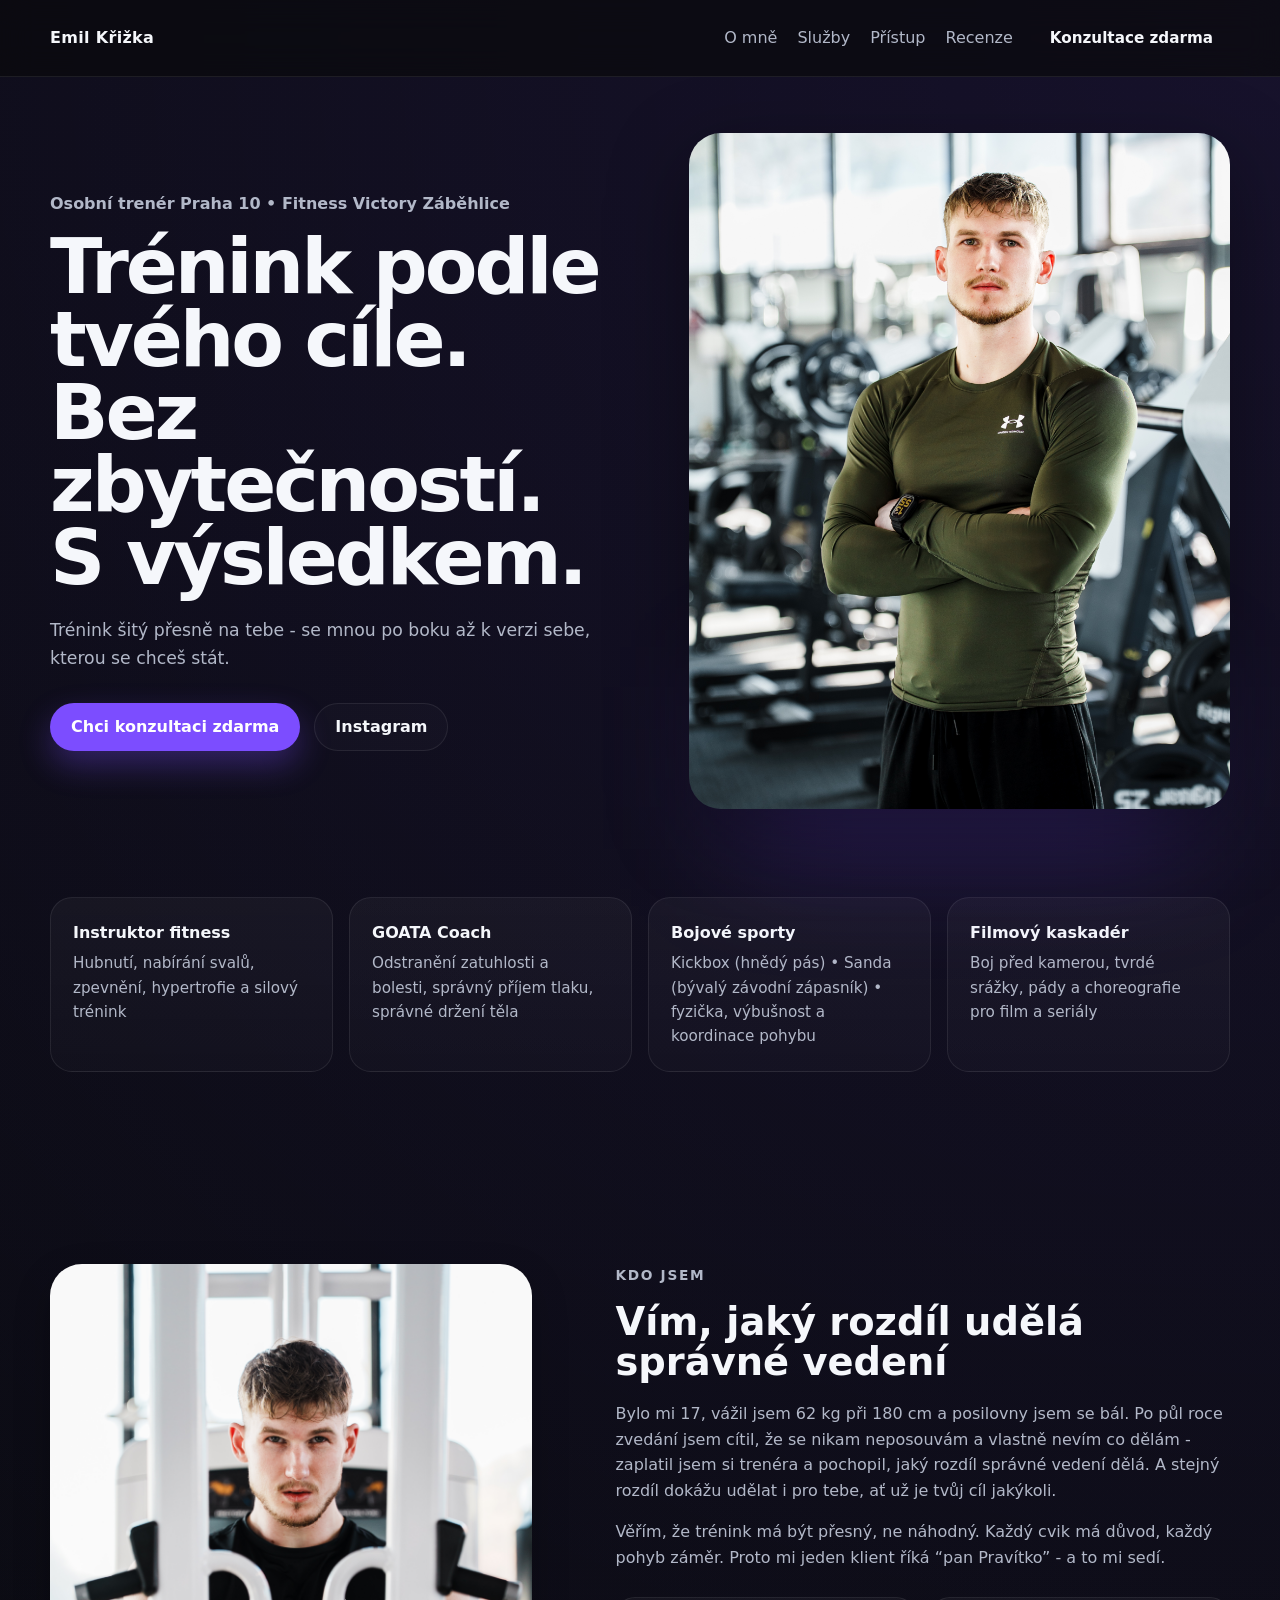
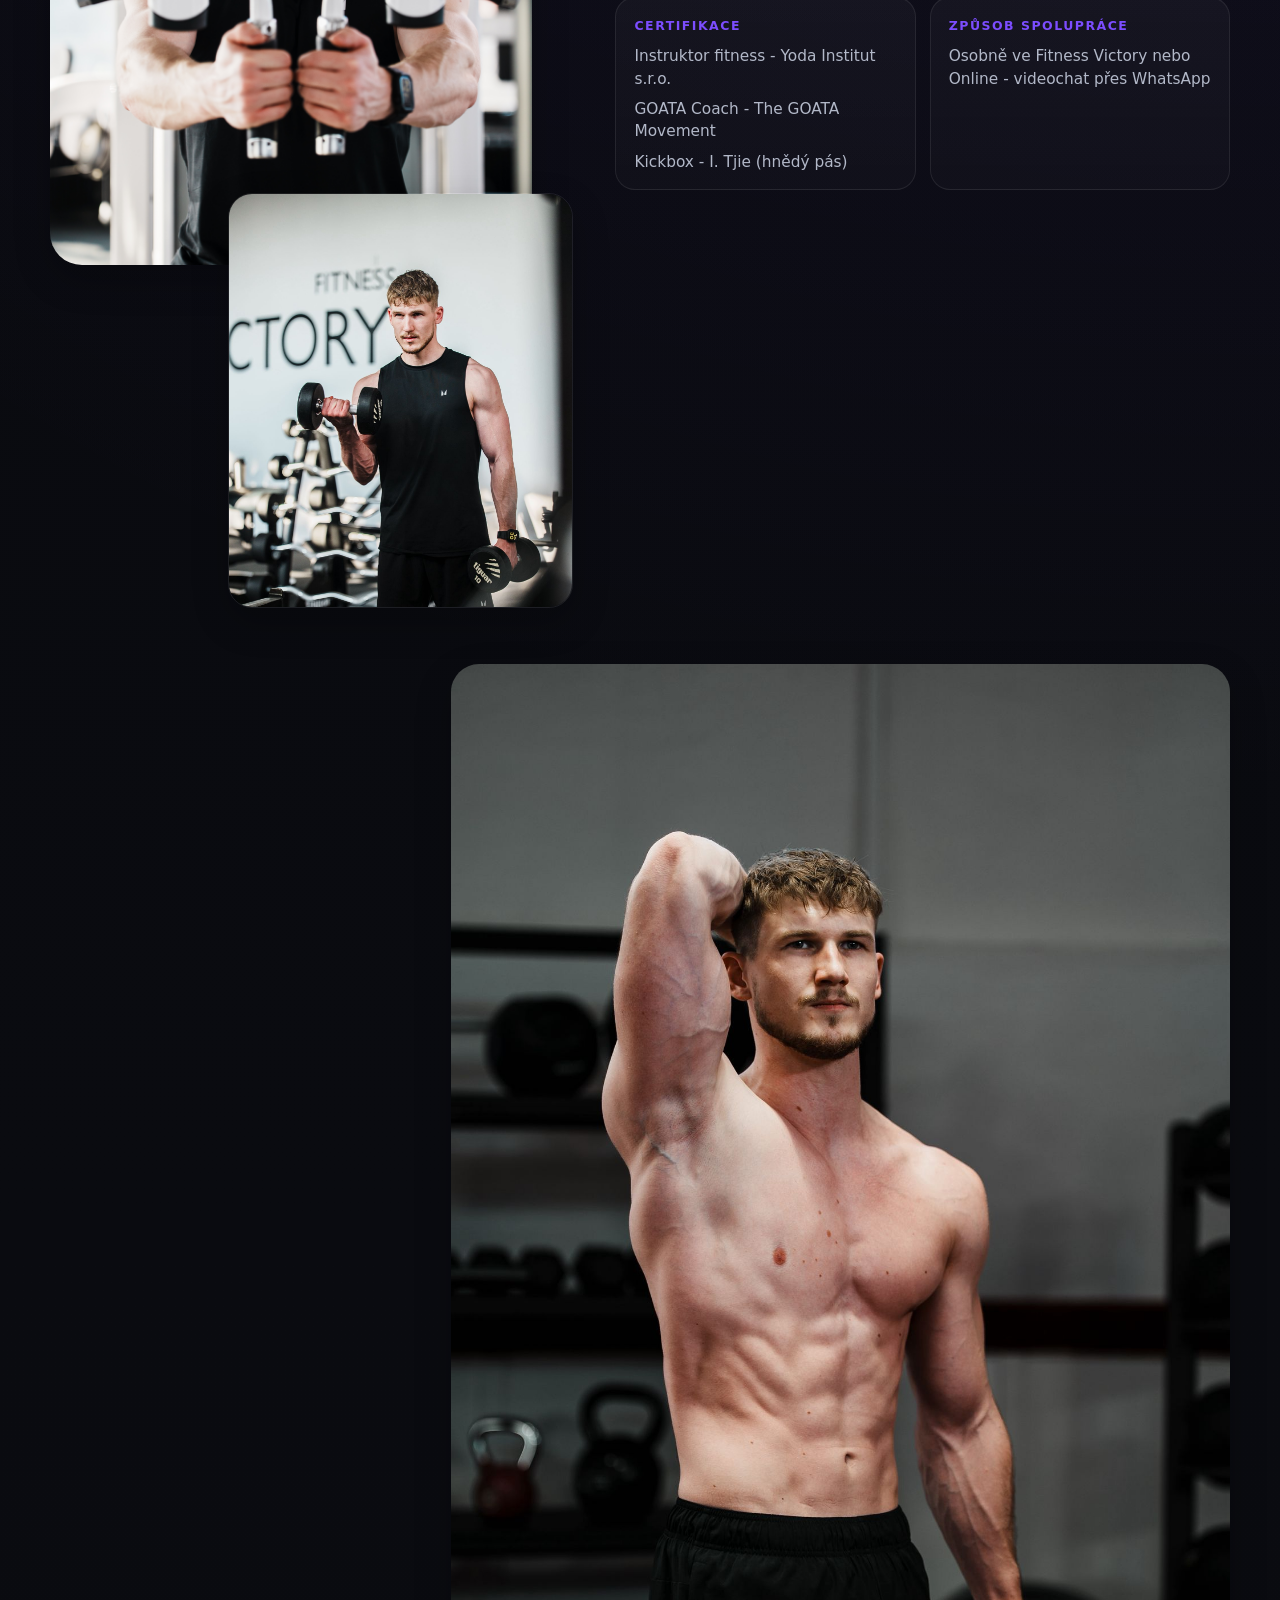
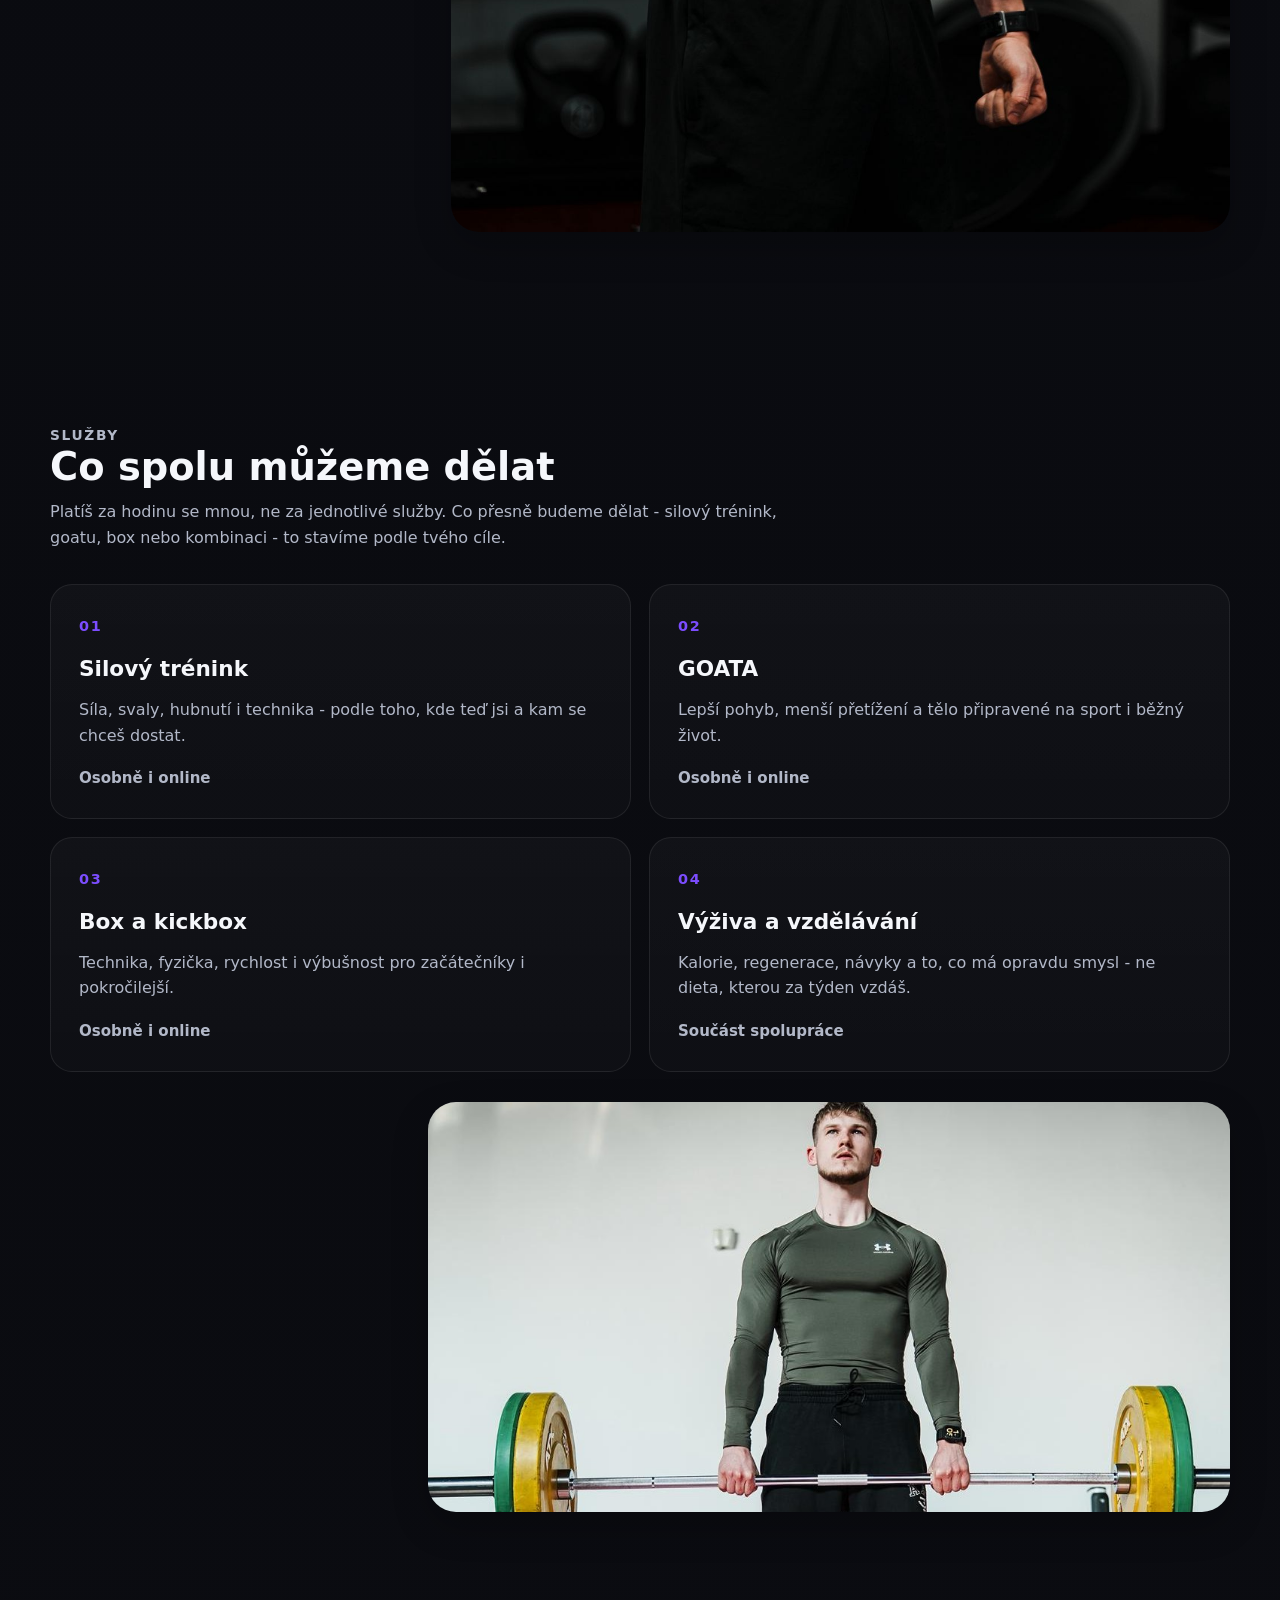
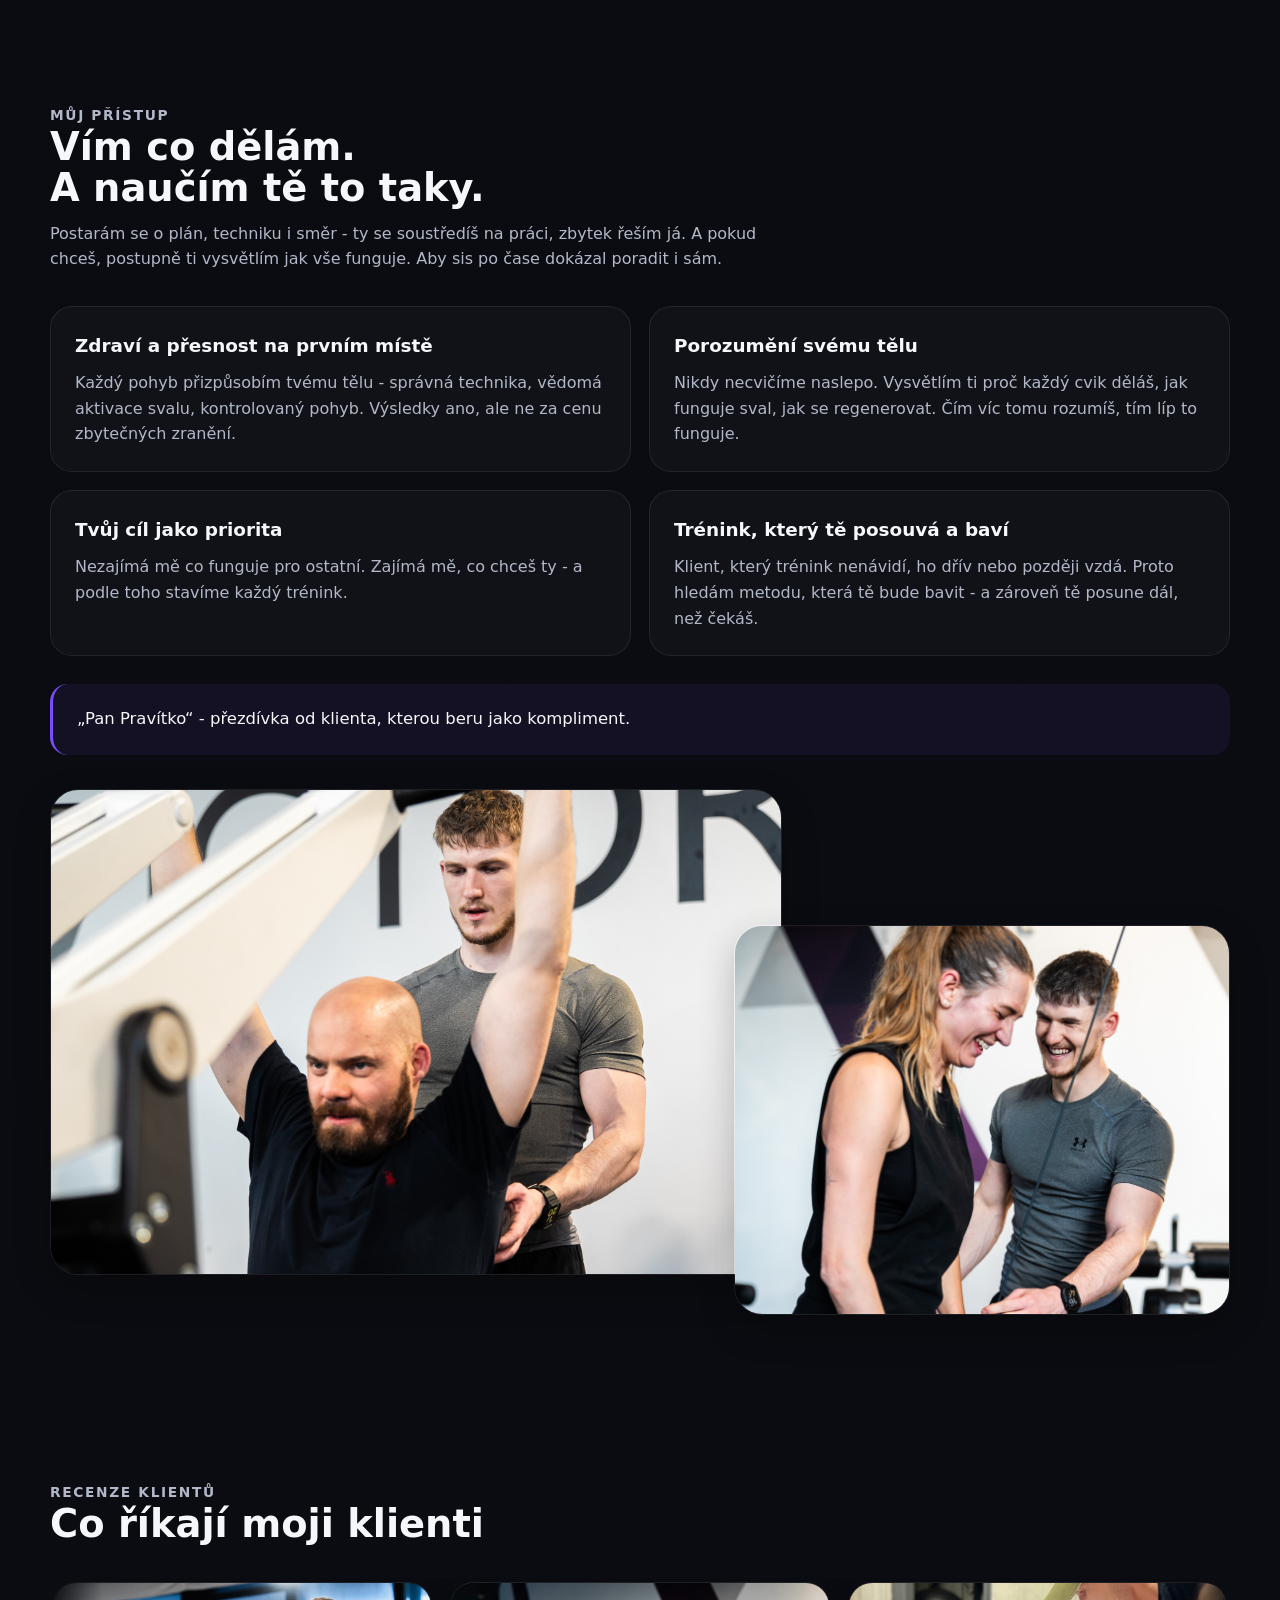
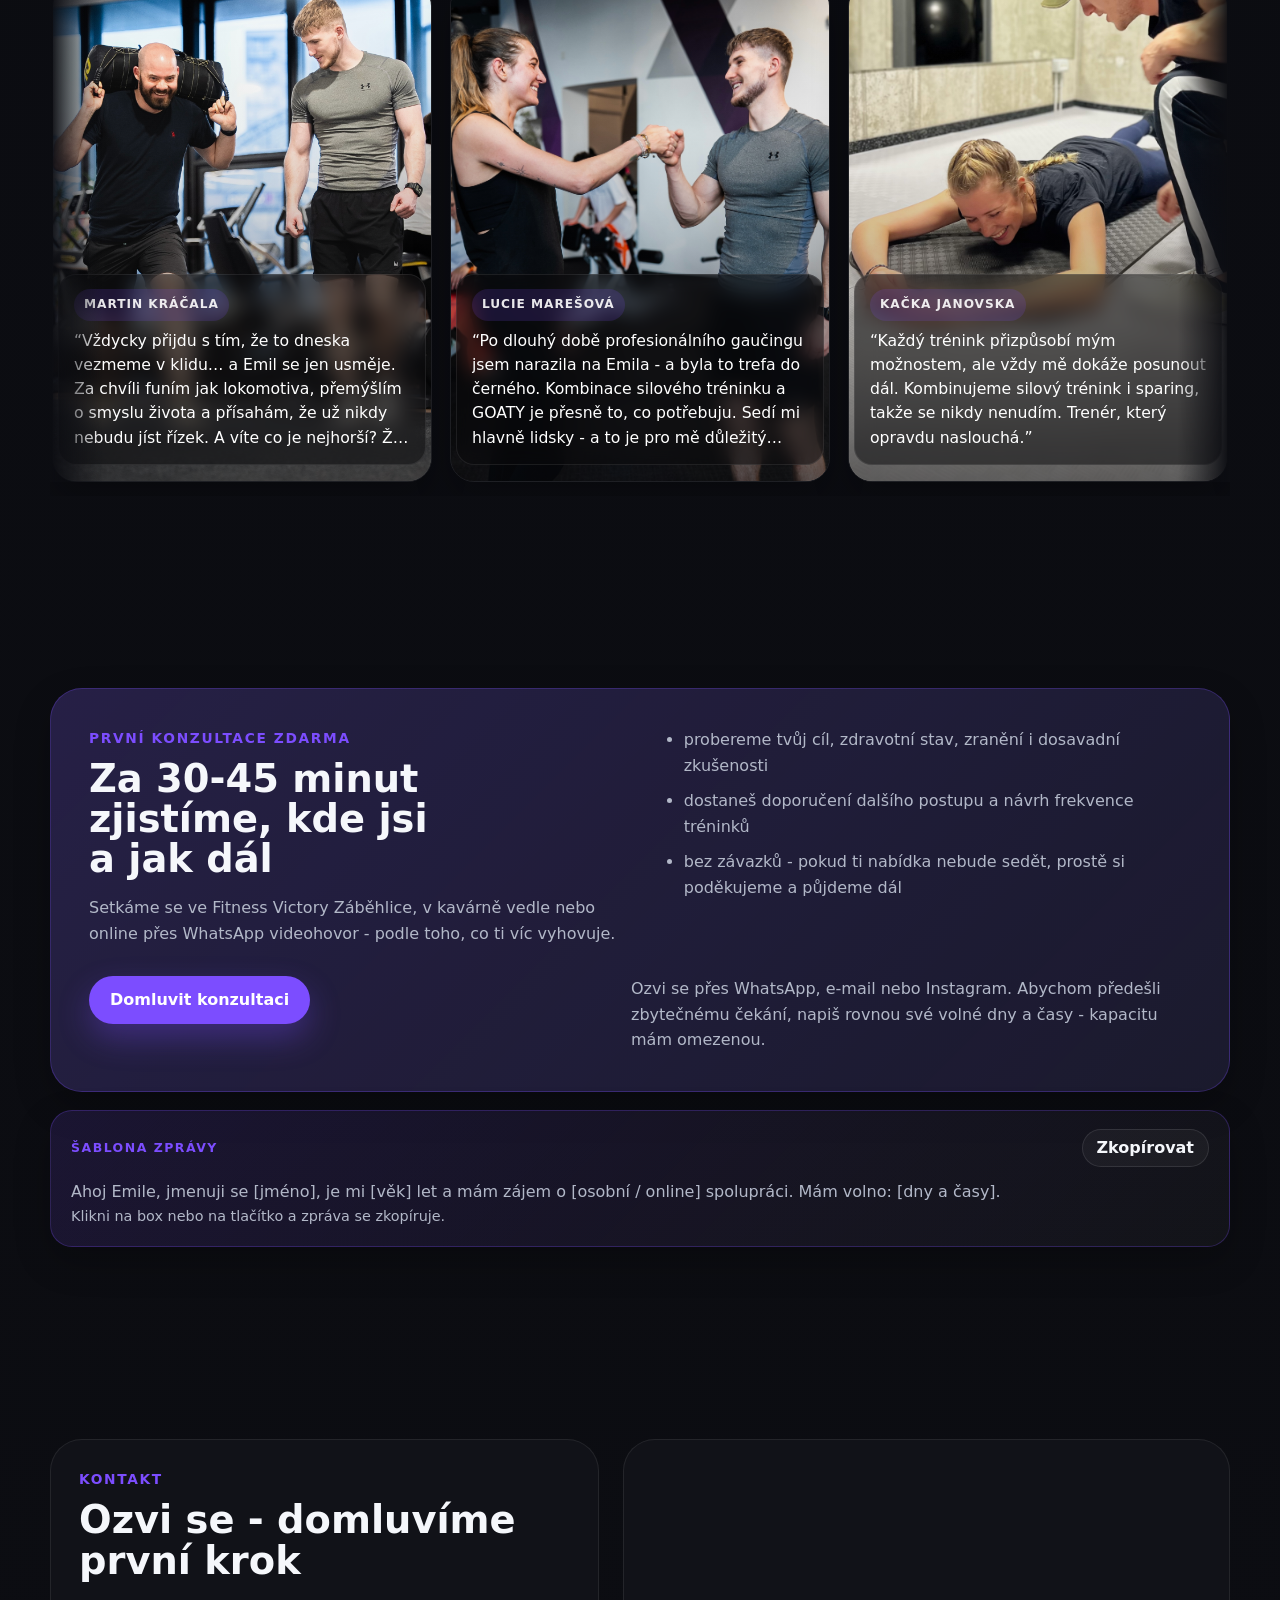
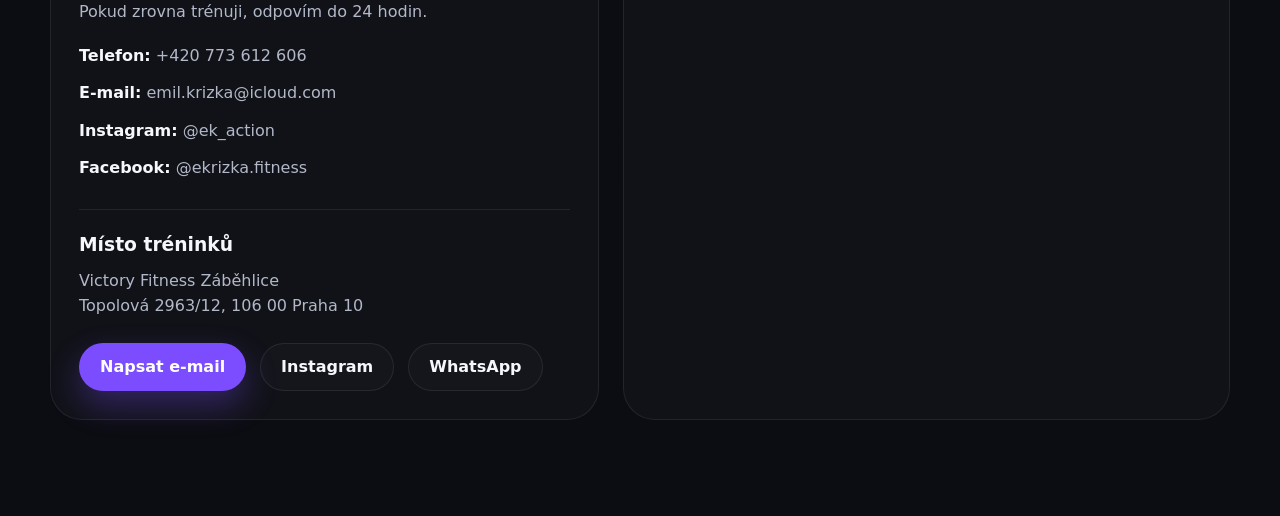
==== commit 2d875145: "final" ====
--- a/index.html
+++ b/index.html
@@ -16,7 +16,7 @@
     <meta property="og:description" content="Silový trénink, GOATA, box a kickbox, online i osobní spolupráce. První konzultace zdarma.">
     <meta property="og:type" content="website">
     <meta property="og:url" content="https://nikolas-czerny.github.io/emil_krizka/">
-    <meta property="og:image" content="https://nikolas-czerny.github.io/emil_krizka/images/share-cover.jpg">
+    <meta property="og:image" content="https://nikolas-czerny.github.io/emil_krizka/images/share-cover.png">
     <meta property="og:image:width" content="1200">
     <meta property="og:image:height" content="630">
     <meta property="og:image:alt" content="Emil Křížka - osobní trenér Praha 10">
@@ -176,7 +176,8 @@
         <div class="container">
             <div class="section-head">
                 <p class="section-kicker">Můj přístup</p>
-                <h2>Vím co dělám. A naučím tě to taky.</h2>
+                <h2><span class="approach-h2-span">Vím co dělám.</span>
+                    <span class="approach-h2-span">A naučím tě to taky.</span></h2>
                 <p>Postarám se o plán, techniku i směr - ty se soustředíš na práci, zbytek řeším já. A pokud chceš, postupně ti vysvětlím jak vše funguje. Aby sis po čase dokázal poradit i sám.</p>
             </div>
 
@@ -213,7 +214,7 @@
         <div class="container">
             <div class="section-head">
                 <p class="section-kicker">Recenze klientů</p>
-                <h2>Co říkají lidi po spolupráci</h2>
+                <h2>Co říkají moji klienti</h2>
             </div>
 
             <div class="reviews__carousel-wrap">
--- a/styles.css
+++ b/styles.css
@@ -626,8 +626,8 @@
 
 .review-card__overlay {
     position: absolute;
-    left: 16px;
-    right: 16px;
+    left: 5px;
+    right: 5px;
     bottom: 16px;
     z-index: 2;
     padding: 14px 15px;
@@ -989,8 +989,8 @@
     }
 
     .review-card__overlay {
-        left: 12px;
-        right: 12px;
+        left: 4px;
+        right: 4px;
         bottom: 12px;
         padding: 12px 13px;
         border-radius: 16px;
@@ -1114,4 +1114,8 @@
     .consultation-template__text {
         font-size: 0.96rem;
     }
+}
+
+.approach-h2-span {
+    display: block;
 }
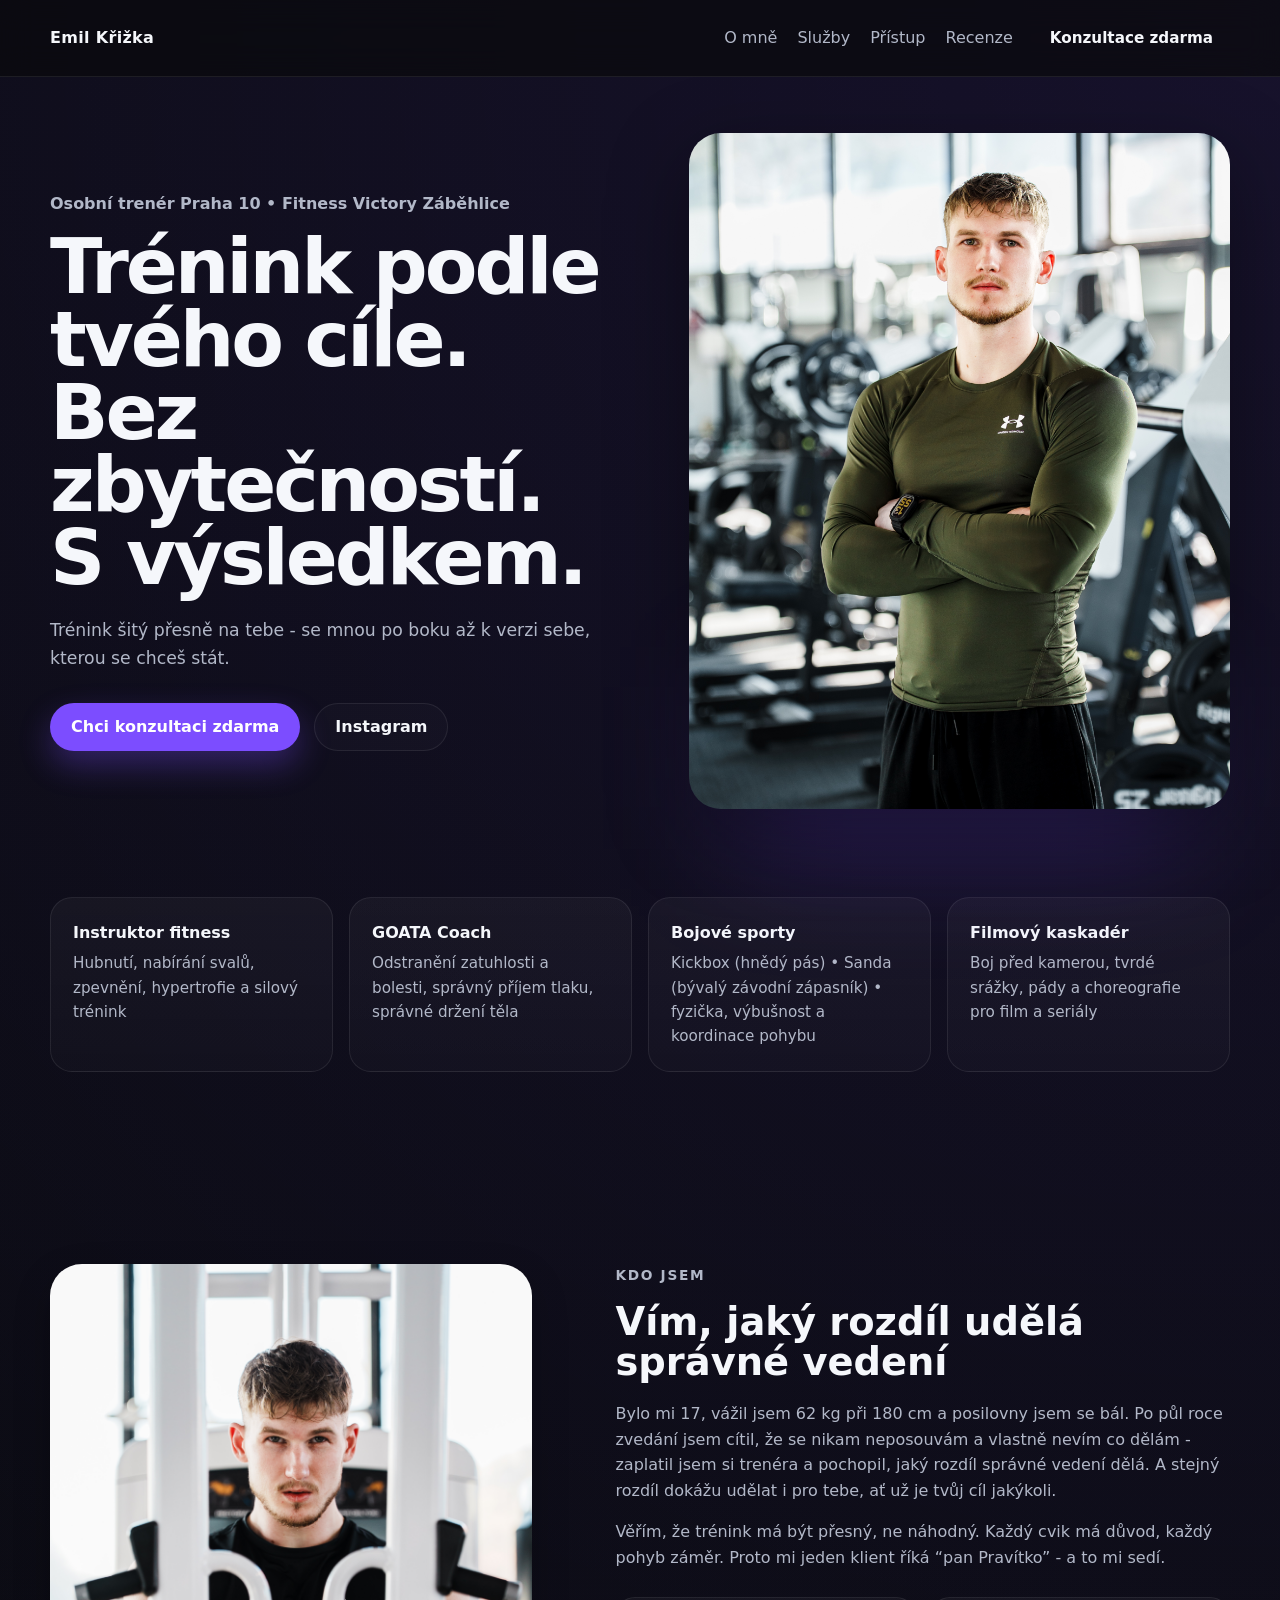
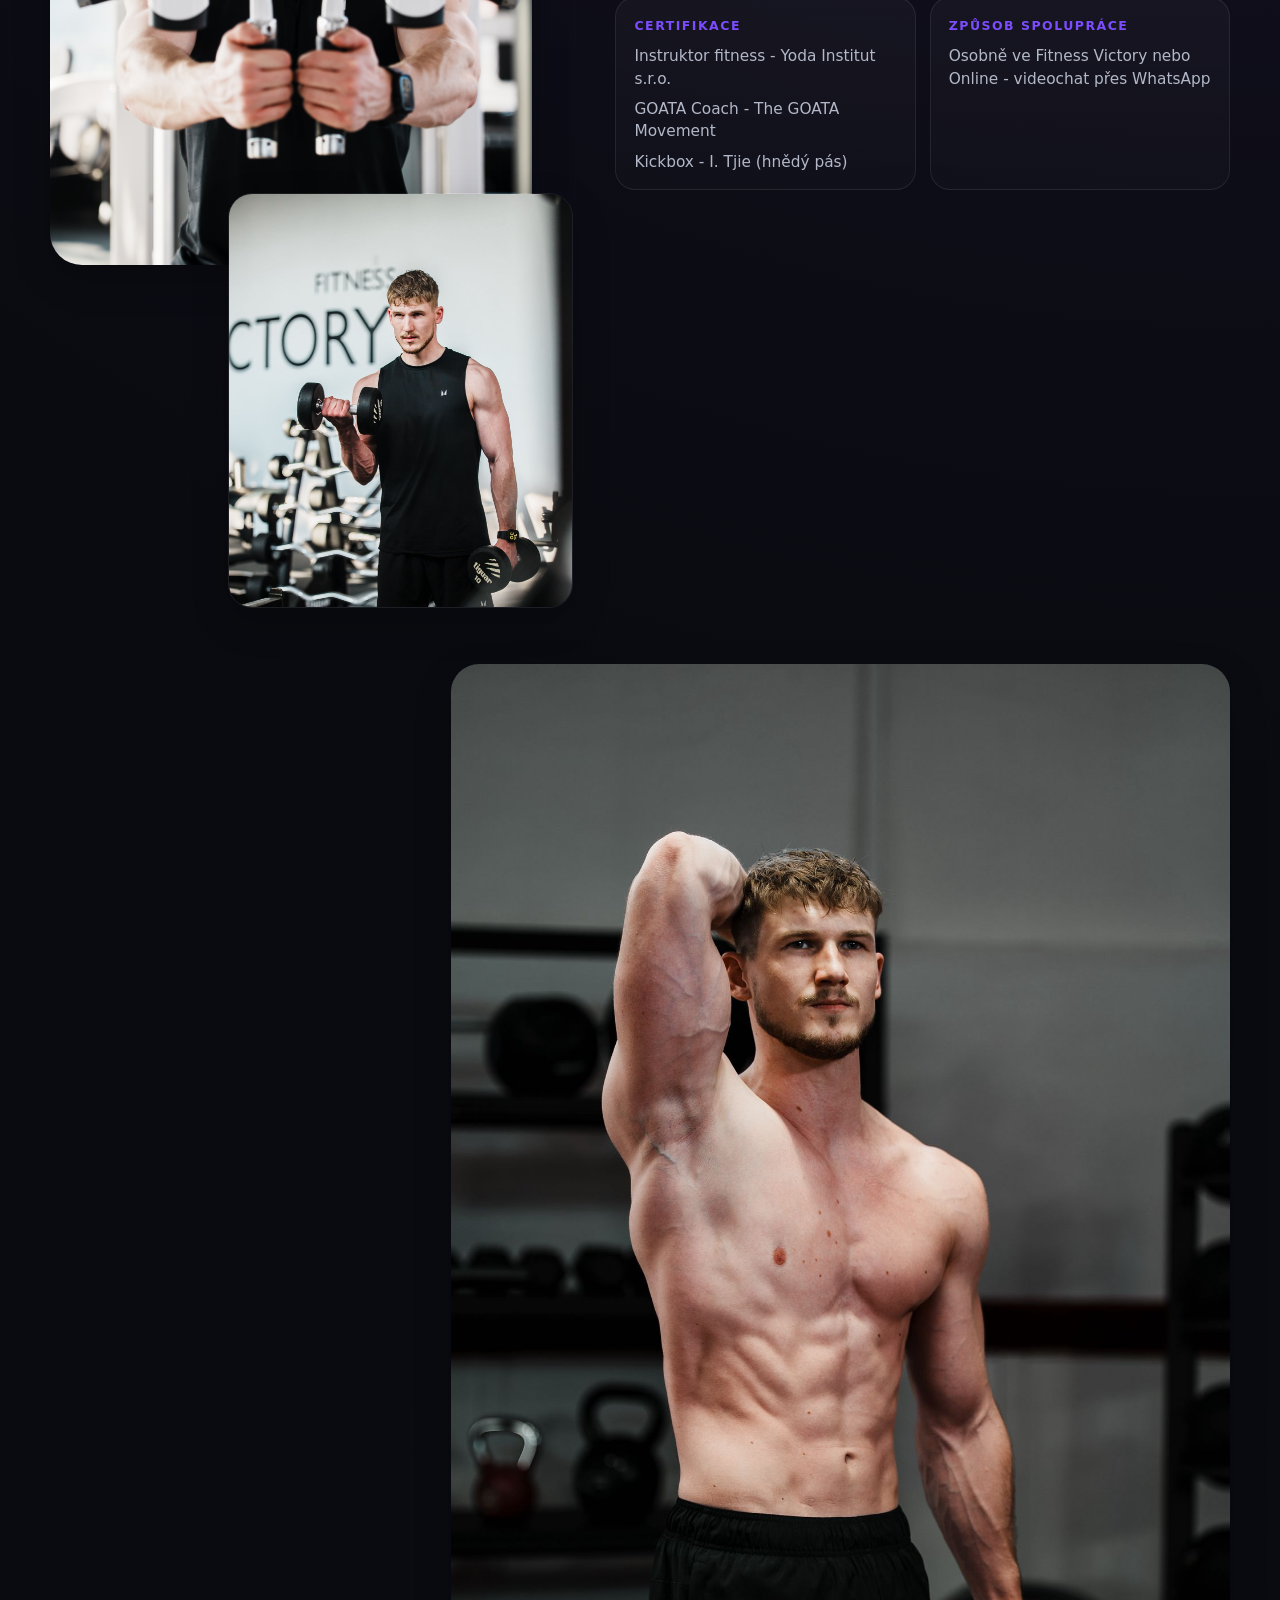
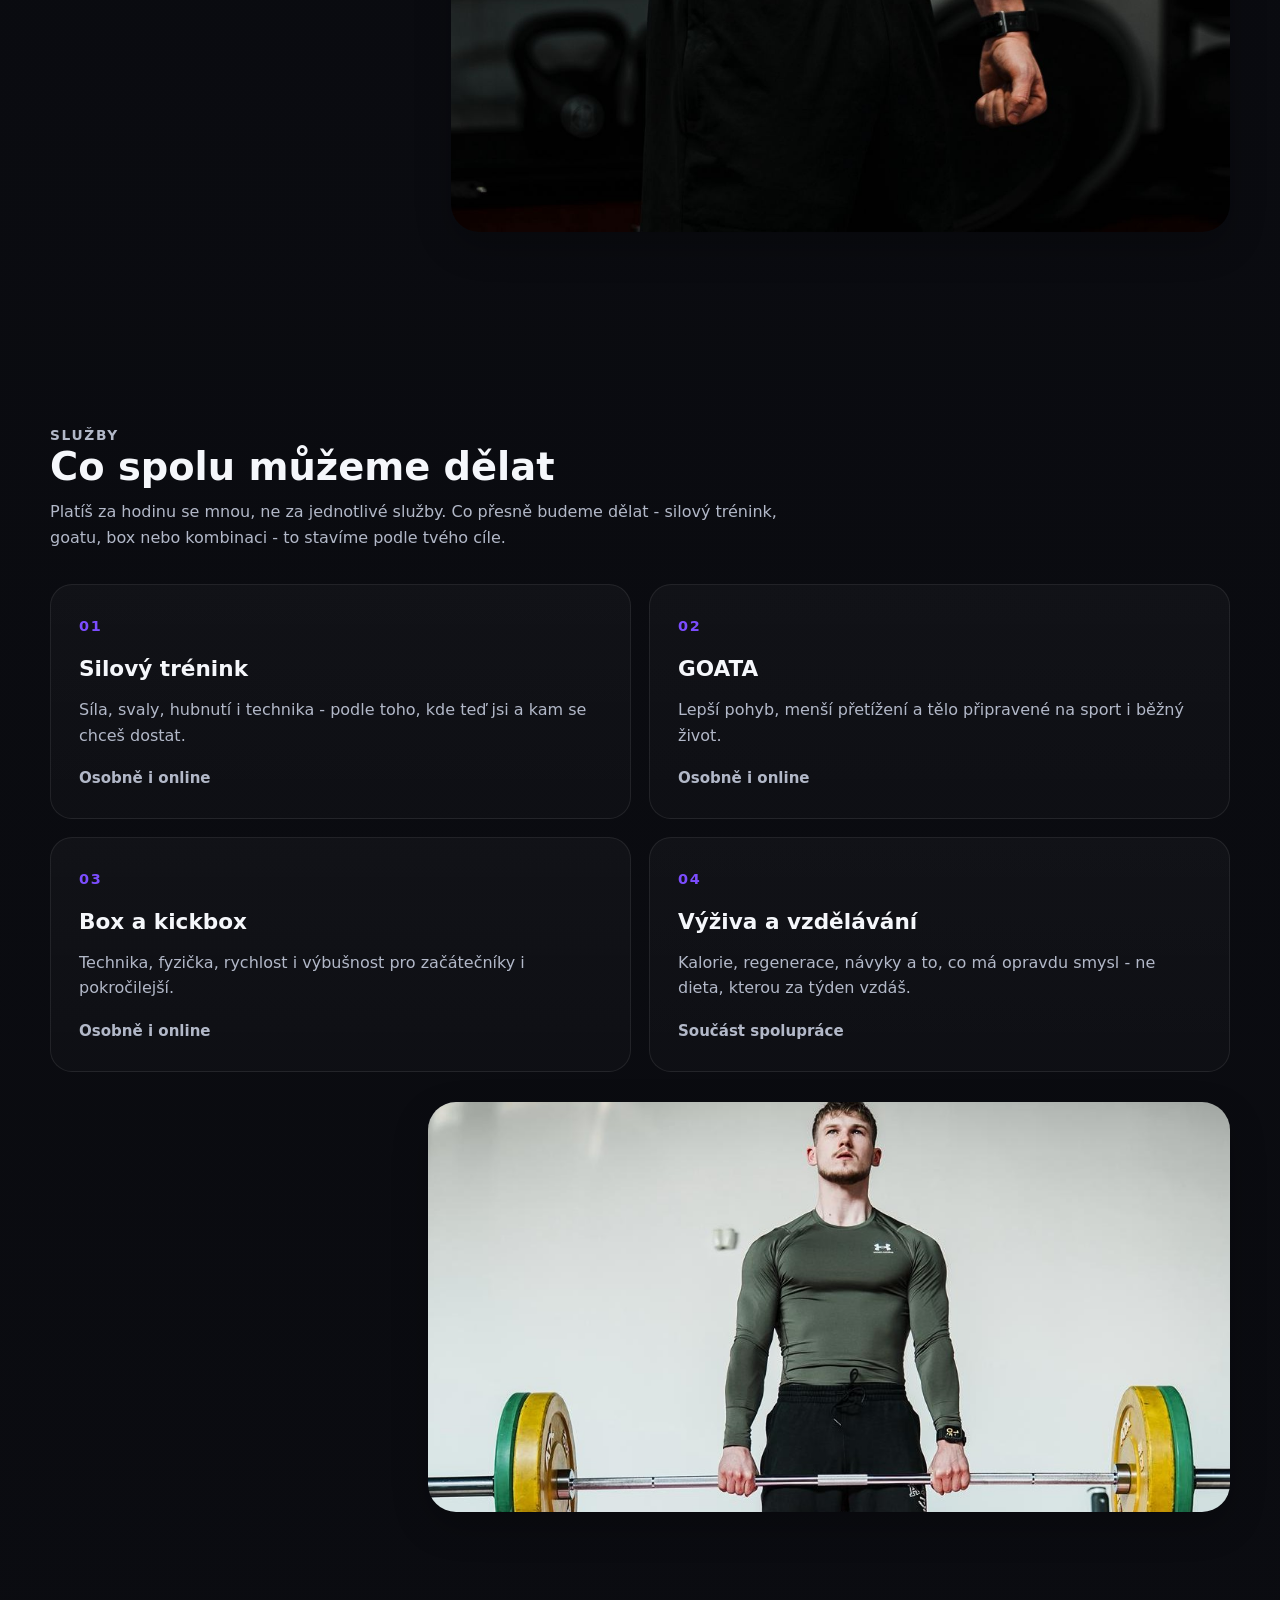
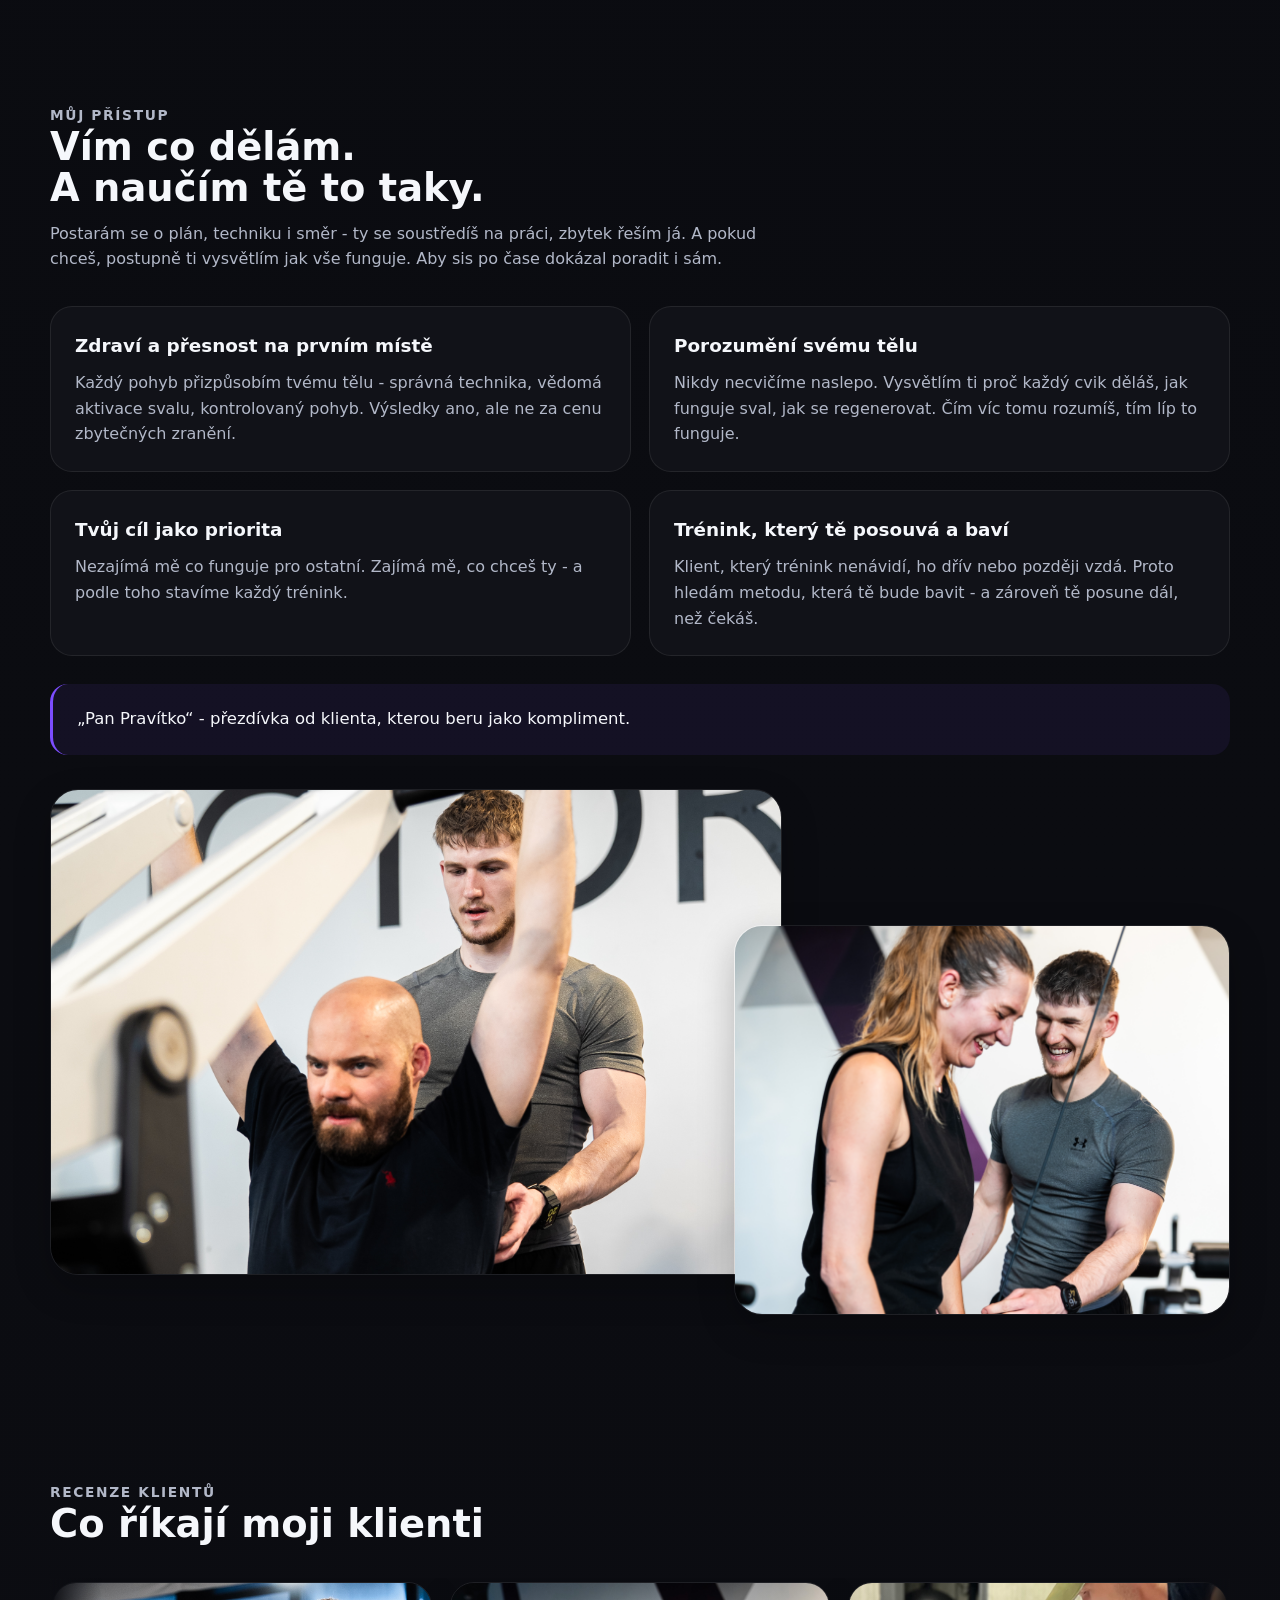
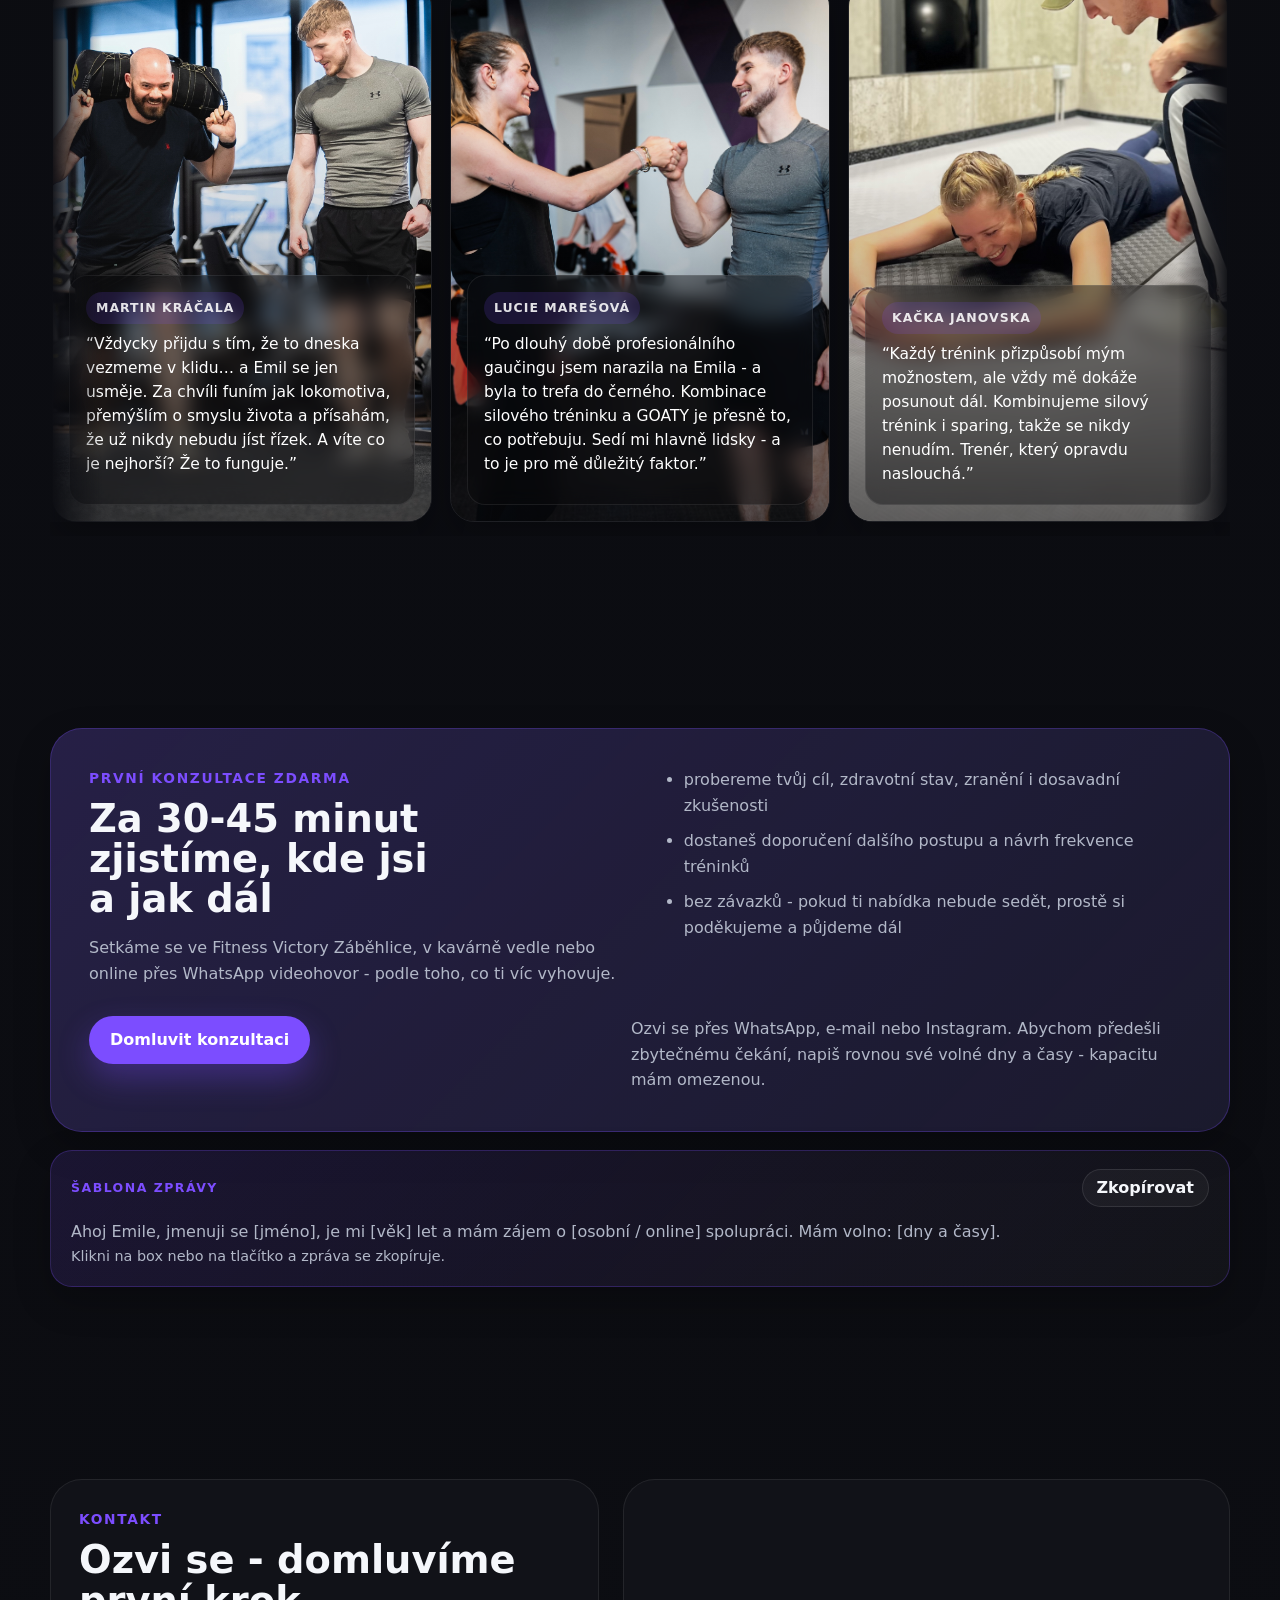
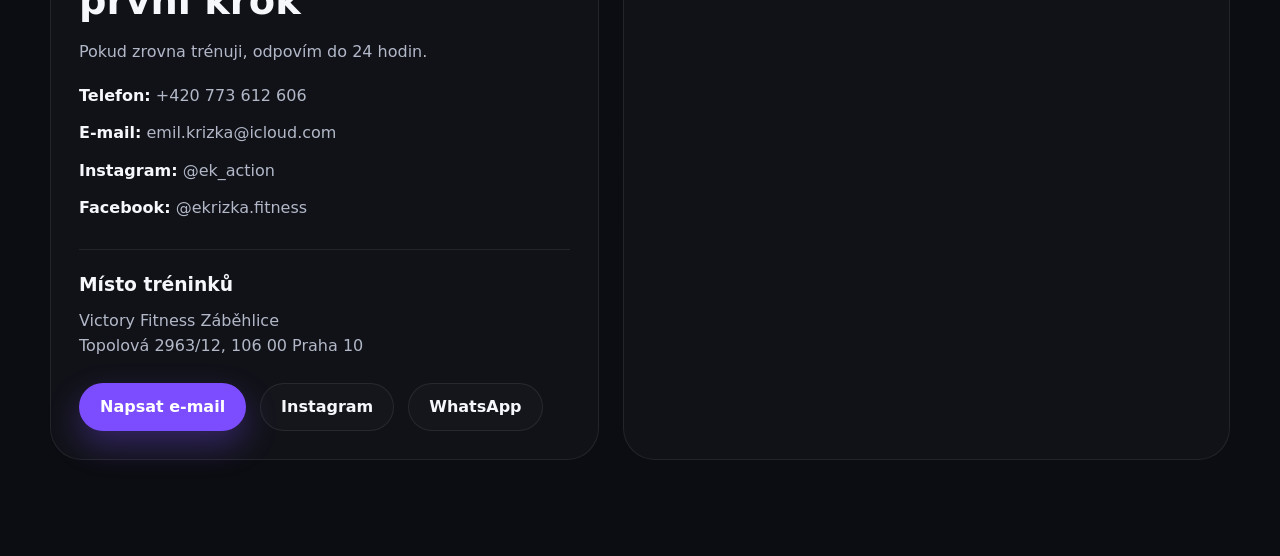
==== commit 03187662: "final 2" ====
--- a/index.html
+++ b/index.html
@@ -219,7 +219,7 @@
 
             <div class="reviews__carousel-wrap">
                 <div class="reviews__carousel reviews__carousel--photo">
-                    <article class="review-card review-card--photo">
+                    <article class="review-card review-card--photo review-card--photo-lg">
                         <img src="images/review-martin.jpg" alt="Martin Kráčala">
                         <div class="review-card__overlay">
                             <p class="review-card__name">Martin Kráčala</p>
@@ -229,7 +229,7 @@
                         </div>
                     </article>
 
-                    <article class="review-card review-card--photo">
+                    <article class="review-card review-card--photo review-card--photo-lg">
                         <img src="images/review-lucie.jpeg" alt="Lucie Marešová">
                         <div class="review-card__overlay">
                             <p class="review-card__name">Lucie Marešová</p>
@@ -343,7 +343,7 @@
                     <li><strong>Telefon:</strong> <a href="tel:+420773612606">+420 773 612 606</a></li> <!-- styl kontaktu chce pry nechat tak, ale mne se zda lepsi nez mailto odkaz at se to zkopiruje -->
                     <li><strong>E-mail:</strong> <a href="mailto:emil.krizka@icloud.com">emil.krizka@icloud.com</a></li>
                     <li><strong>Instagram:</strong> <a href="https://instagram.com/ek_action" target="_blank" rel="noopener">@ek_action</a></li>
-                    <li><strong>Facebook:</strong> <a href="#">@ekrizka.fitness</a></li>
+                    <li><strong>Facebook:</strong> <a href="https://www.facebook.com/ekrizka.fitness" target="_blank">@ekrizka.fitness</a></li>
                 </ul>
 
                 <div class="contact__place">
--- a/styles.css
+++ b/styles.css
@@ -1118,4 +1118,79 @@
 
 .approach-h2-span {
     display: block;
+}
+
+.review-card--photo {
+    min-height: 540px;
+}
+
+.review-card__overlay {
+    left: 16px;
+    right: 16px;
+    bottom: 16px;
+    padding: 16px 16px 18px;
+    min-height: 185px;
+    background: rgba(10, 10, 13, 0.42);
+    backdrop-filter: blur(10px);
+    border: 1px solid rgba(255, 255, 255, 0.08);
+    border-radius: 18px;
+}
+
+.review-card__name {
+    margin: 0 0 8px;
+    font-size: 0.78rem;
+    font-weight: 800;
+    letter-spacing: 0.08em;
+    text-transform: uppercase;
+    color: rgba(255, 255, 255, 0.88);
+}
+
+.review-card--photo blockquote {
+    margin: 0;
+    font-size: 0.97rem;
+    line-height: 1.55;
+    color: #fff;
+
+    display: -webkit-box;
+    -webkit-line-clamp: 6;
+    -webkit-box-orient: vertical;
+    overflow: hidden;
+}
+
+/* první 2 recenze celé / skoro celé */
+.review-card--photo-lg .review-card__overlay {
+    min-height: 230px;
+}
+
+.review-card--photo-lg blockquote {
+    -webkit-line-clamp: 8;
+}
+
+/* mobil */
+@media (max-width: 760px) {
+    .review-card--photo {
+        min-height: 470px;
+    }
+
+    .review-card__overlay {
+        left: 12px;
+        right: 12px;
+        bottom: 12px;
+        min-height: 170px;
+        padding: 14px 14px 16px;
+    }
+
+    .review-card--photo blockquote {
+        font-size: 0.94rem;
+        line-height: 1.5;
+        -webkit-line-clamp: 6;
+    }
+
+    .review-card--photo-lg .review-card__overlay {
+        min-height: 210px;
+    }
+
+    .review-card--photo-lg blockquote {
+        -webkit-line-clamp: 8;
+    }
 }
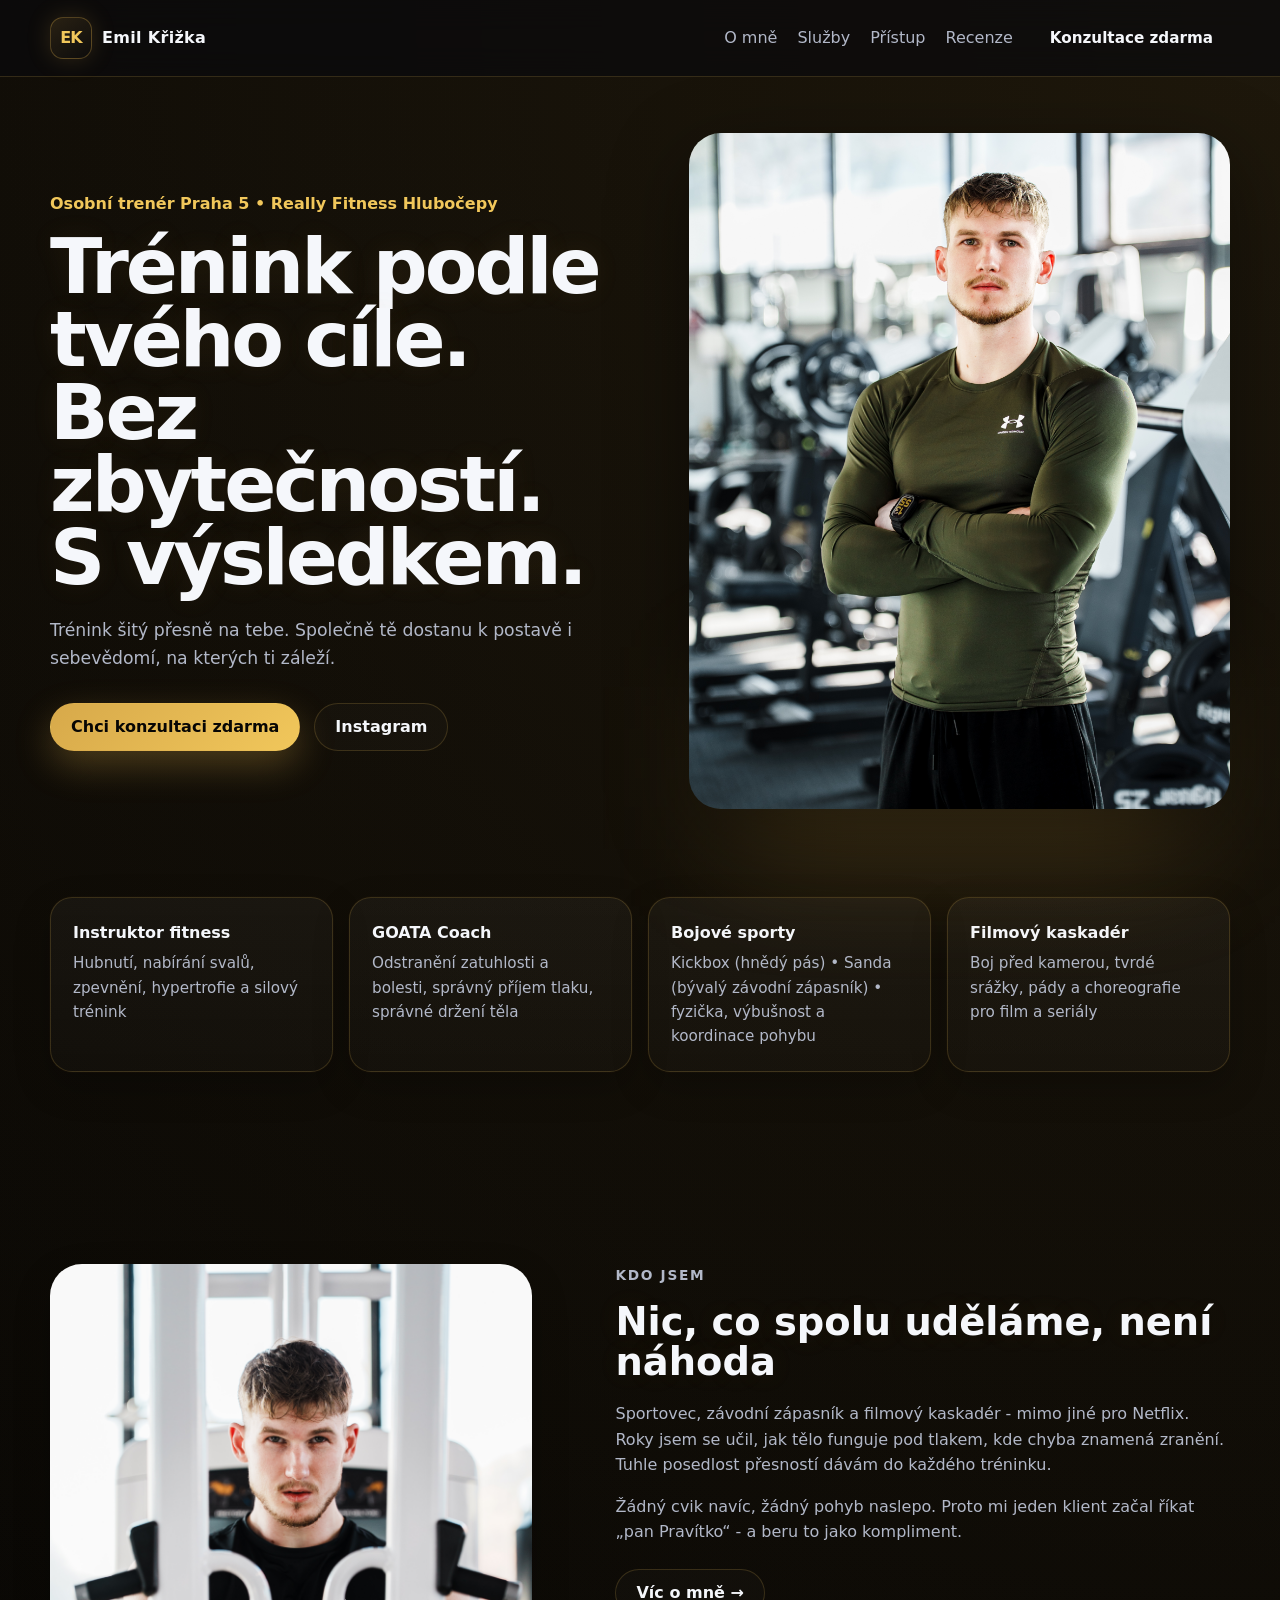
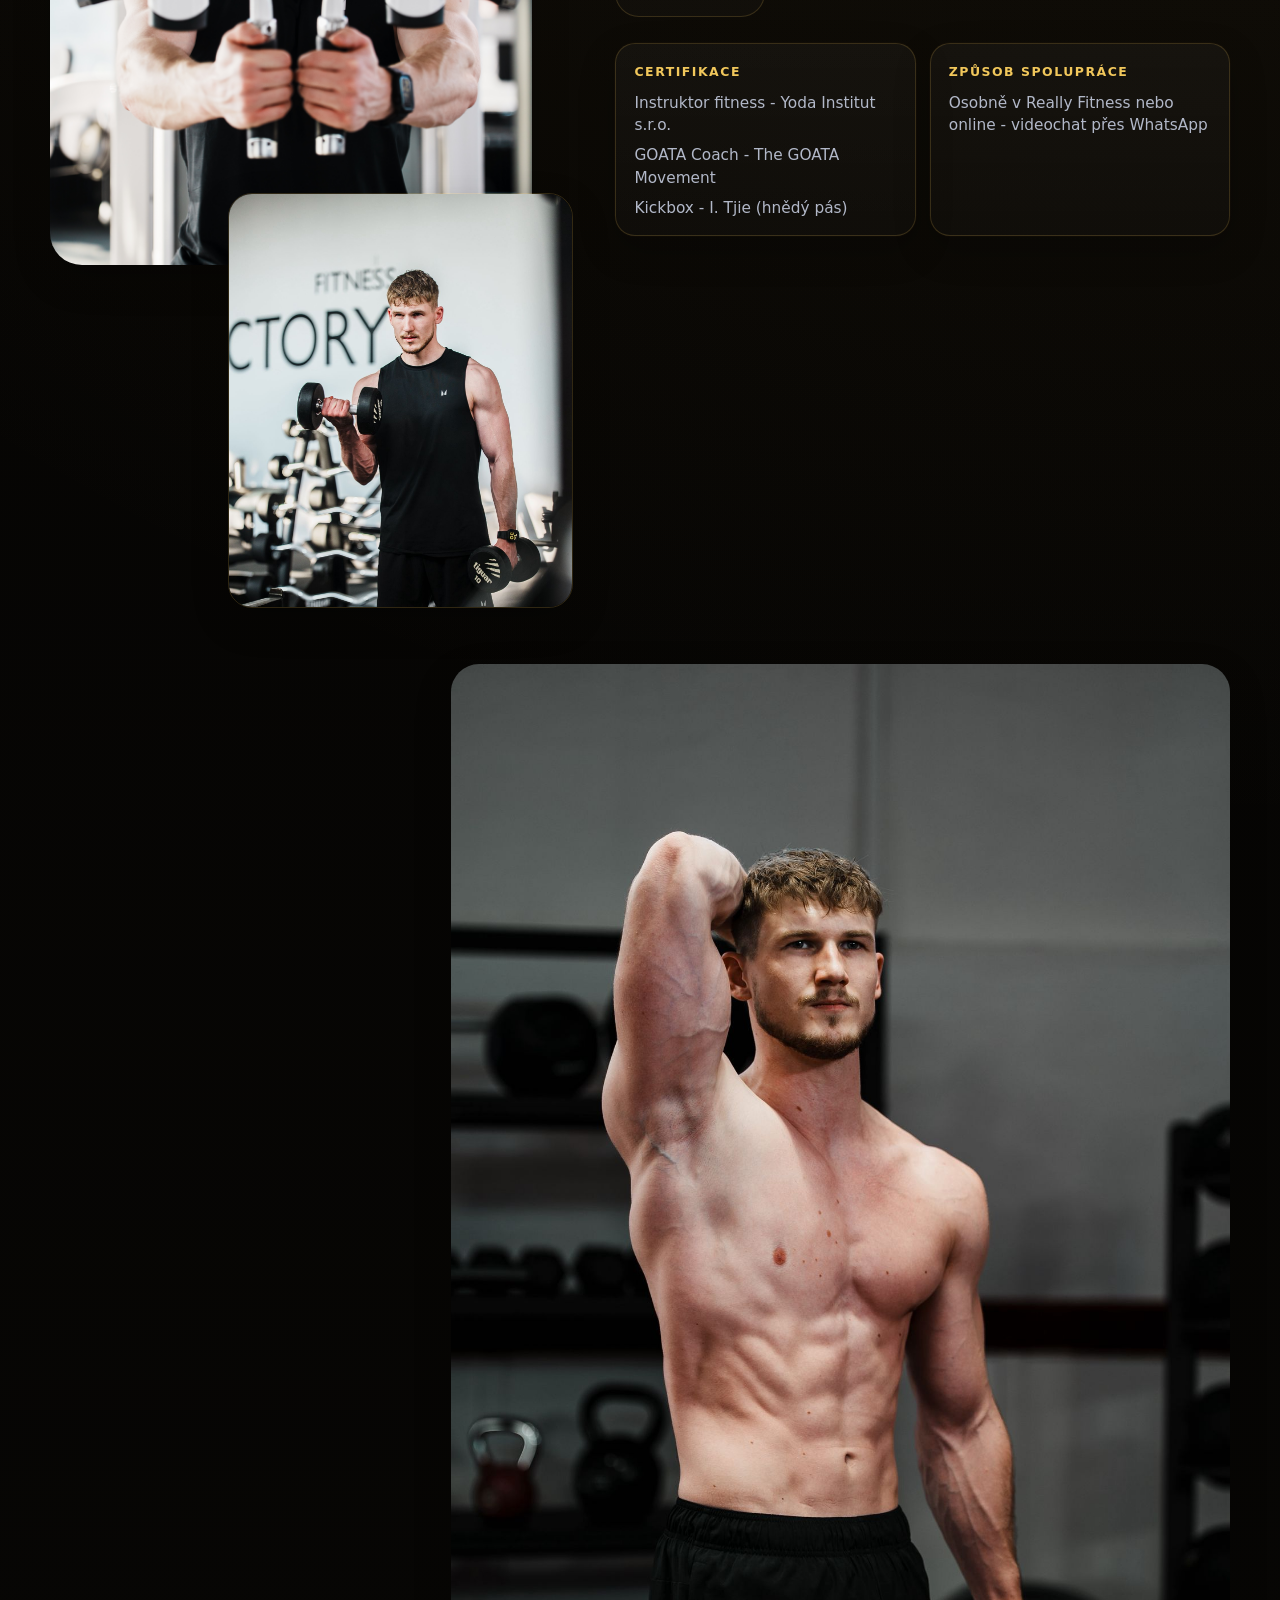
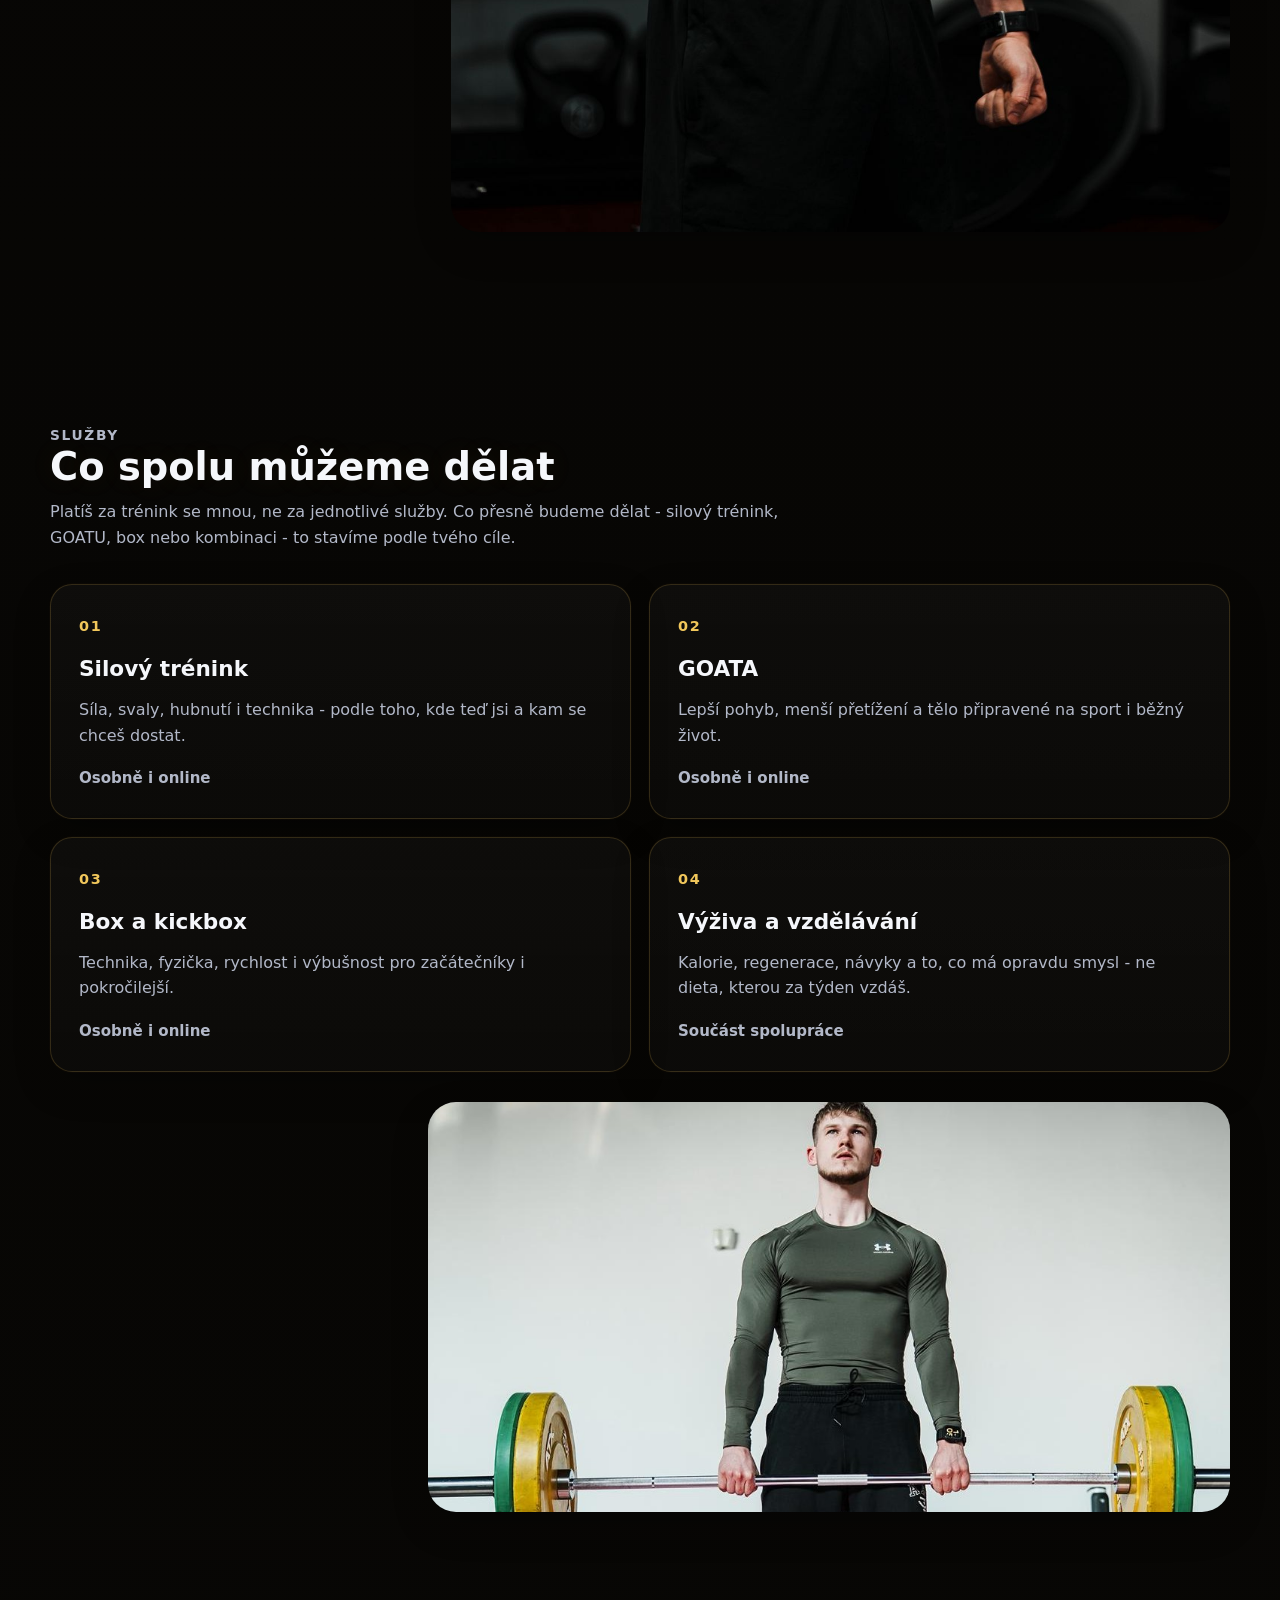
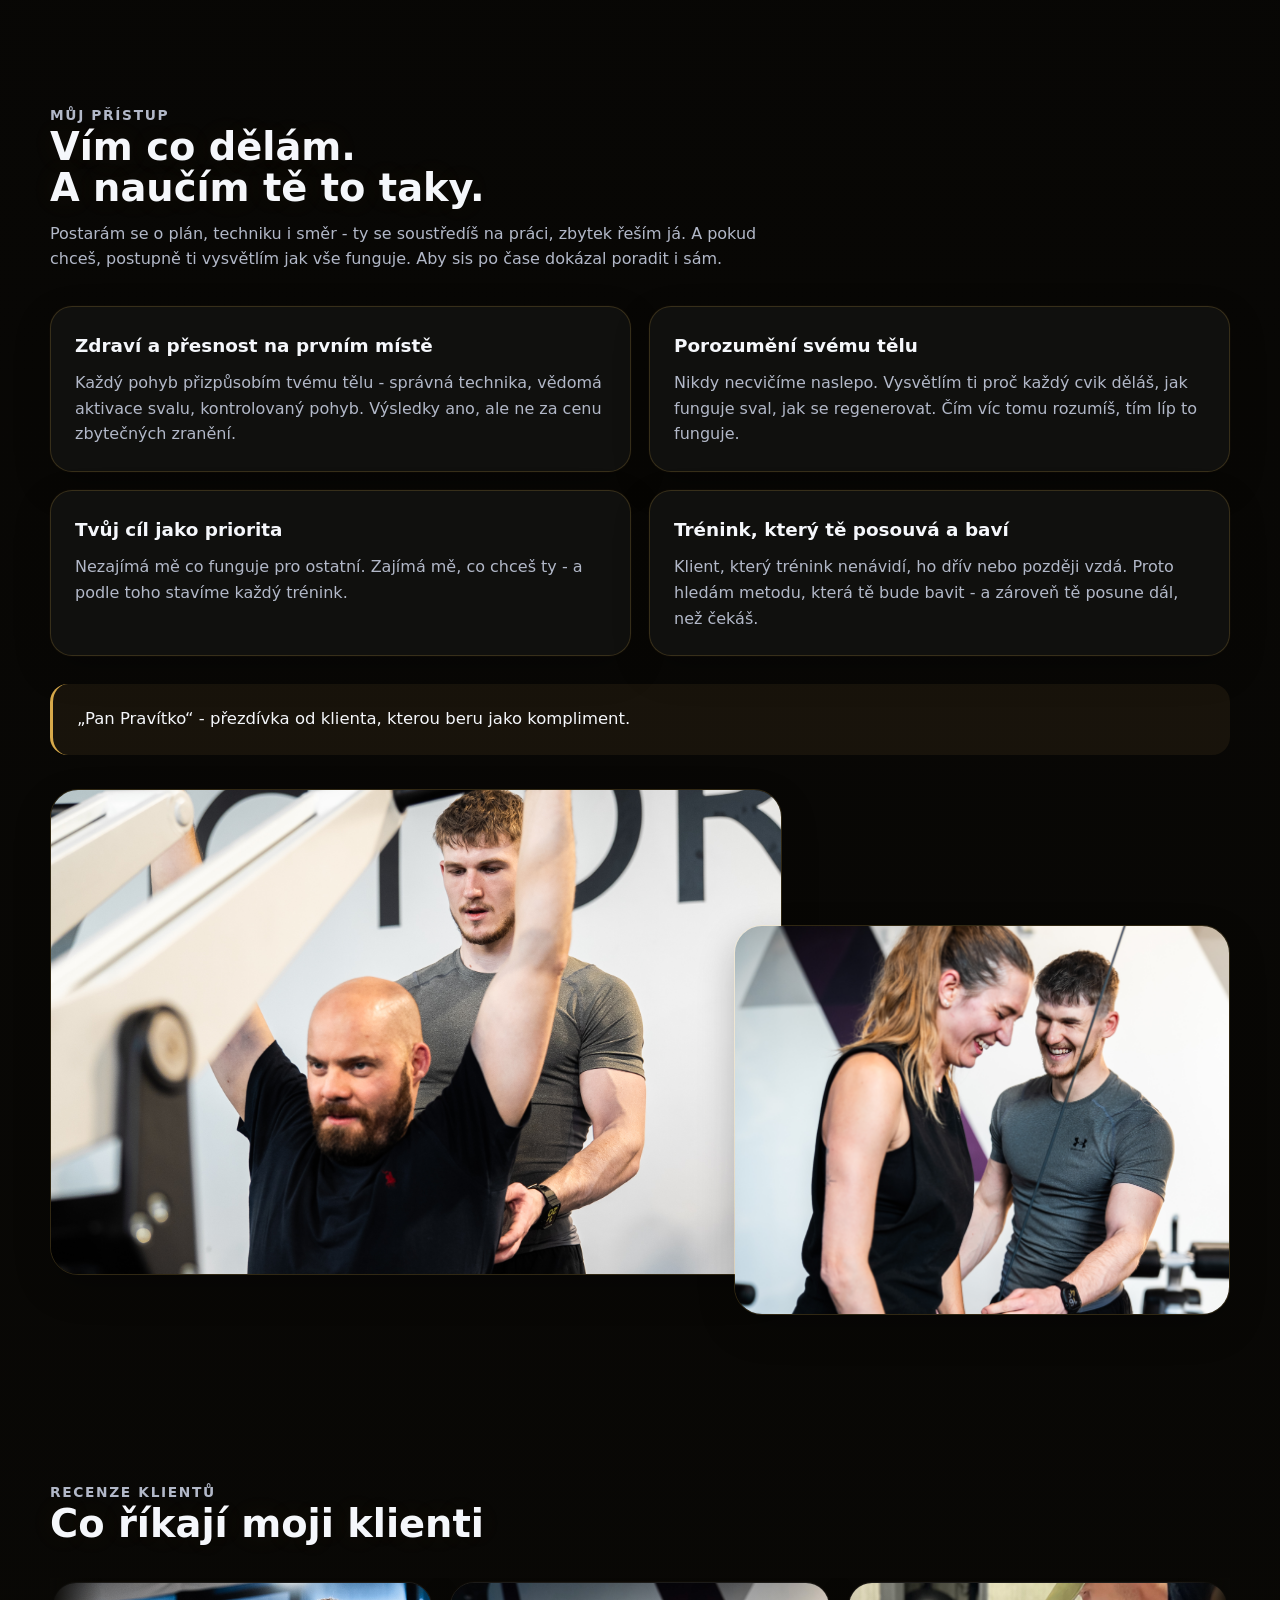
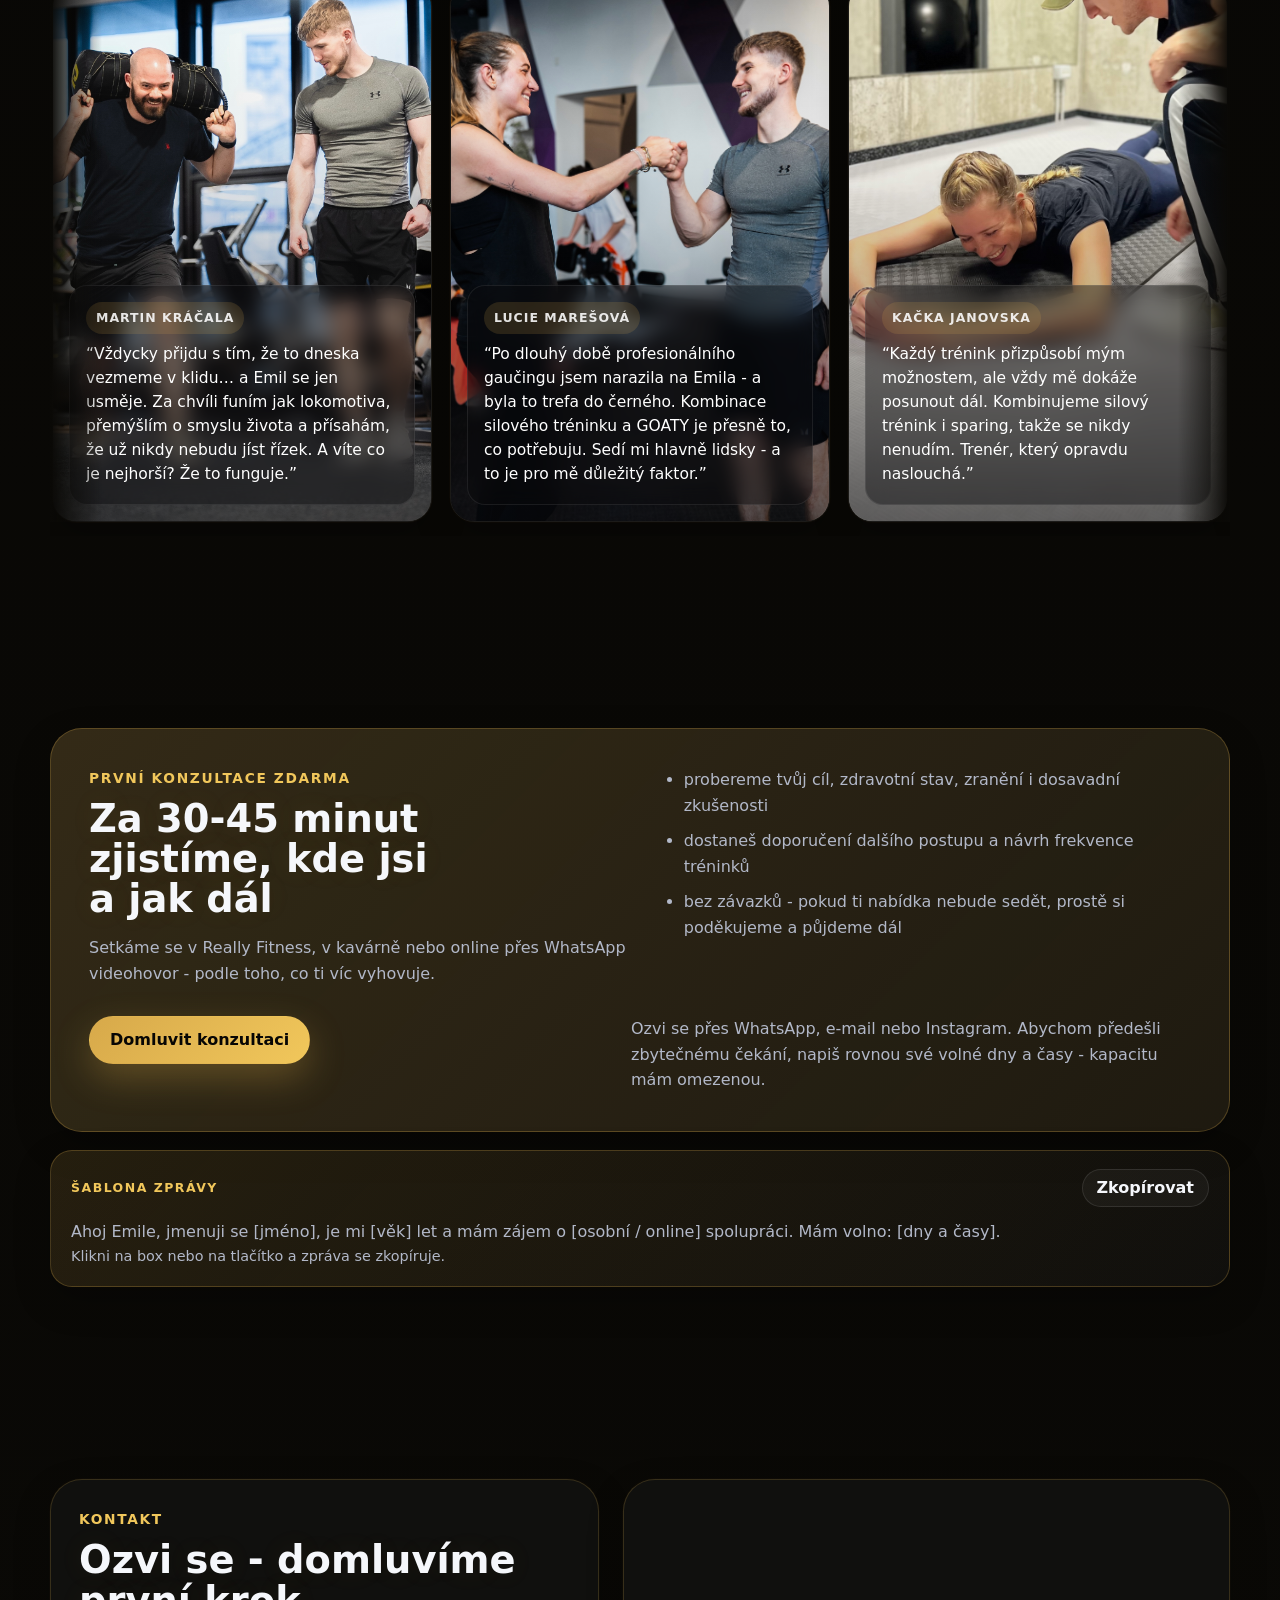
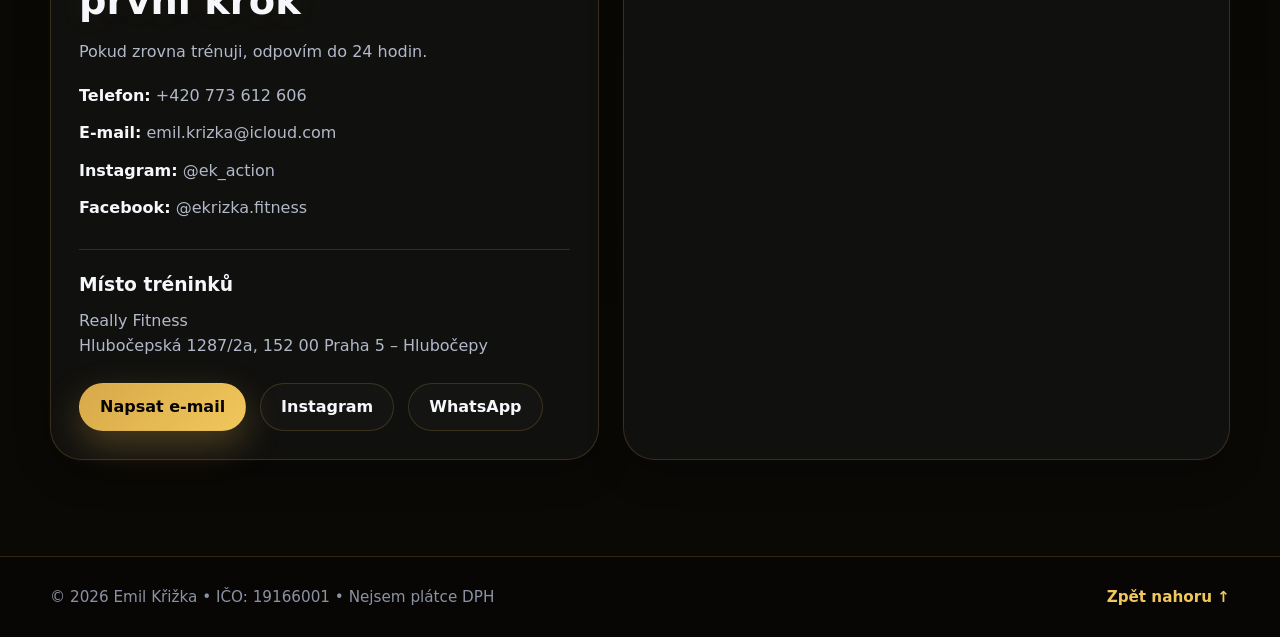
==== commit a363ef9e: "emil redesign" ====
--- a/index.html
+++ b/index.html
@@ -4,33 +4,41 @@
     <meta charset="UTF-8">
     <meta name="viewport" content="width=device-width, initial-scale=1.0">
 
-    <title>Emil Křížka - osobní trenér Praha 10</title>
-    <meta name="description" content="Osobní trenér Praha 10. Silový trénink, GOATA, box a kickbox, online i osobní spolupráce. První konzultace zdarma.">
+    <title>Emil Křížka – osobní trenér Praha 5 | Silový trénink, GOATA, box a kickbox</title>
+    <meta name="description" content="Osobní trenér Praha 5 – Hlubočepy. Silový trénink, GOATA, box a kickbox, osobní i online spolupráce. První konzultace zdarma.">
+
+    <link rel="canonical" href="https://emilkrizka.cz/">
 
     <!-- Favicon -->
     <link rel="icon" type="image/png" sizes="48x48" href="images/icons/favicon-48.png">
     <link rel="icon" type="image/png" sizes="192x192" href="images/icons/favicon-192.png">
 
     <!-- Open Graph -->
-    <meta property="og:title" content="Emil Křížka - osobní trenér Praha 10">
-    <meta property="og:description" content="Silový trénink, GOATA, box a kickbox, online i osobní spolupráce. První konzultace zdarma.">
+    <meta property="og:title" content="Emil Křížka – osobní trenér Praha 5">
+    <meta property="og:description" content="Osobní trenér Praha 5 – Hlubočepy. Silový trénink, GOATA, box a kickbox, osobní i online spolupráce. První konzultace zdarma.">
     <meta property="og:type" content="website">
-    <meta property="og:url" content="https://nikolas-czerny.github.io/emil_krizka/">
-    <meta property="og:image" content="https://nikolas-czerny.github.io/emil_krizka/images/share-cover.png">
+    <meta property="og:url" content="https://emilkrizka.cz/">
+    <meta property="og:image" content="https://emilkrizka.cz/images/share-cover.png">
     <meta property="og:image:width" content="1200">
     <meta property="og:image:height" content="630">
-    <meta property="og:image:alt" content="Emil Křížka - osobní trenér Praha 10">
-
-    <meta name="theme-color" content="#0c0d12">
+    <meta property="og:image:alt" content="Emil Křížka – osobní trenér Praha 5">
+
+    <!-- Twitter / X -->
+    <meta name="twitter:card" content="summary_large_image">
+    <meta name="twitter:title" content="Emil Křížka – osobní trenér Praha 5">
+    <meta name="twitter:description" content="Osobní trenér Praha 5 – Hlubočepy. Silový trénink, GOATA, box a kickbox, osobní i online spolupráce. První konzultace zdarma.">
+    <meta name="twitter:image" content="https://emilkrizka.cz/images/share-cover.png">
+
+    <meta name="theme-color" content="#0a0906">
 
     <link rel="stylesheet" href="styles.css">
 </head>
 <body class="trainer-page">
 <header class="site-header">
     <div class="container">
-        <a class="logo" href="#hero">Emil Křižka</a>
+        <a class="logo" href="#hero"><span class="logo__mark">EK</span><span>Emil Křižka</span></a>
         <nav class="site-nav">
-            <a href="#o-mne">O mně</a>
+            <a href="/o-mne/">O mně</a>
             <a href="#sluzby">Služby</a>
             <a href="#pristup">Přístup</a>
             <a href="#recenze">Recenze</a>
@@ -43,14 +51,14 @@
     <section id="hero" class="hero">
         <div class="container hero__grid">
             <div class="hero__content">
-                <p class="eyebrow">Osobní trenér Praha 10 • Fitness Victory Záběhlice</p>
+                <p class="eyebrow">Osobní trenér Praha 5 • Really Fitness Hlubočepy</p>
                 <h1>
                     <span>Trénink podle tvého cíle.</span>
                     <span>Bez zbytečností.</span>
                     <span>S výsledkem.</span>
                 </h1>
                 <p class="hero__text">
-                    Trénink šitý přesně na tebe - se mnou po boku až k verzi sebe, kterou se chceš stát.
+                    Trénink šitý přesně na tebe. Společně tě dostanu k postavě i sebevědomí, na kterých ti záleží.
                 </p>
 
                 <div class="hero__actions">
@@ -99,13 +107,16 @@
 
             <div class="about__content">
                 <p class="section-kicker">Kdo jsem</p>
-                <h2>Vím, jaký rozdíl udělá správné vedení</h2>
+                <h2>Nic, co spolu uděláme, není náhoda</h2>
                 <p>
-                    Bylo mi 17, vážil jsem 62 kg při 180 cm a posilovny jsem se bál. Po půl roce zvedání jsem cítil, že se nikam neposouvám a vlastně nevím co dělám - zaplatil jsem si trenéra a pochopil, jaký rozdíl správné vedení dělá. A stejný rozdíl dokážu udělat i pro tebe, ať už je tvůj cíl jakýkoli.
+                    Sportovec, závodní zápasník a filmový kaskadér - mimo jiné pro Netflix. Roky jsem se učil, jak tělo funguje pod tlakem, kde chyba znamená zranění. Tuhle posedlost přesností dávám do každého tréninku.
                 </p>
                 <p>
-                    Věřím, že trénink má být přesný, ne náhodný. Každý cvik má důvod, každý pohyb záměr. Proto mi jeden klient říká “pan Pravítko” - a to mi sedí.
-                </p>
+                    Žádný cvik navíc, žádný pohyb naslepo. Proto mi jeden klient začal říkat „pan Pravítko“ - a beru to jako kompliment.
+                </p>
+                <div class="about__actions">
+                    <a href="/o-mne/" class="btn btn--ghost">Víc o mně →</a>
+                </div>
 
                 <div class="about__proof-grid">
                     <div class="proof-card">
@@ -118,7 +129,7 @@
                     </div>
                     <div class="proof-card">
                         <span class="proof-card__label">ZPŮSOB SPOLUPRÁCE</span>
-                        <p>Osobně ve Fitness Victory nebo Online - videochat přes WhatsApp</p>
+                        <p>Osobně v Really Fitness nebo online - videochat přes WhatsApp</p>
                     </div>
                 </div>
             </div>
@@ -134,7 +145,7 @@
             <div class="section-head">
                 <p class="section-kicker">Služby</p>
                 <h2>Co spolu můžeme dělat</h2>
-                <p>Platíš za hodinu se mnou, ne za jednotlivé služby. Co přesně budeme dělat - silový trénink, goatu, box nebo kombinaci - to stavíme podle tvého cíle.</p>
+                <p>Platíš za trénink se mnou, ne za jednotlivé služby. Co přesně budeme dělat - silový trénink, GOATU, box nebo kombinaci - to stavíme podle tvého cíle.</p>
             </div>
 
             <div class="services__grid">
@@ -205,8 +216,8 @@
             </blockquote>
         </div>
         <div class="approach-imgs">
-            <img class="approach-img approach-img--one" src="images/approach1.jpg">
-            <img class="approach-img approach-img--two" src="images/approach2.jpg"> <!-- Tady je chce dat pres sebe, jak v hero -->
+            <img class="approach-img approach-img--one" src="images/approach1.jpg" alt="Emil Křižka při tréninku klienta">
+            <img class="approach-img approach-img--two" src="images/approach2.jpg" alt="Detail tréninku a techniky pohybu">
         </div>
     </section>
 
@@ -299,7 +310,7 @@
                 <p class="section-kicker">První konzultace zdarma</p>
                 <h2>Za 30-45 minut zjistíme, kde jsi a jak dál</h2>
                 <p class="consultation__text">
-                    Setkáme se ve Fitness Victory Záběhlice, v kavárně vedle nebo online přes WhatsApp videohovor - podle toho, co ti víc vyhovuje.
+                    Setkáme se v Really Fitness, v kavárně nebo online přes WhatsApp videohovor - podle toho, co ti víc vyhovuje.
                 </p>
             </div>
 
@@ -340,7 +351,7 @@
                 </p>
 
                 <ul class="contact__list">
-                    <li><strong>Telefon:</strong> <a href="tel:+420773612606">+420 773 612 606</a></li> <!-- styl kontaktu chce pry nechat tak, ale mne se zda lepsi nez mailto odkaz at se to zkopiruje -->
+                    <li><strong>Telefon:</strong> <a href="tel:+420773612606">+420 773 612 606</a></li>
                     <li><strong>E-mail:</strong> <a href="mailto:emil.krizka@icloud.com">emil.krizka@icloud.com</a></li>
                     <li><strong>Instagram:</strong> <a href="https://instagram.com/ek_action" target="_blank" rel="noopener">@ek_action</a></li>
                     <li><strong>Facebook:</strong> <a href="https://www.facebook.com/ekrizka.fitness" target="_blank">@ekrizka.fitness</a></li>
@@ -348,7 +359,7 @@
 
                 <div class="contact__place">
                     <h3>Místo tréninků</h3>
-                    <p>Victory Fitness Záběhlice<br>Topolová 2963/12, 106 00 Praha 10</p>
+                    <p>Really Fitness<br>Hlubočepská 1287/2a, 152 00 Praha 5 – Hlubočepy</p>
                 </div>
 
                 <div class="contact__actions">
@@ -360,7 +371,7 @@
 
             <div class="contact__map">
                 <iframe
-                        src="https://www.google.com/maps/embed?pb=!1m18!1m12!1m3!1d2561.6093395296975!2d14.50493547689926!3d50.05614911567548!2m3!1f0!2f0!3f0!3m2!1i1024!2i768!4f13.1!3m3!1m2!1s0x470b93e97045163d%3A0xdf99d28f87182a32!2sFitness%20Victory%20Z%C3%A1b%C4%9Bhlice!5e0!3m2!1scs!2scz!4v1775160160171!5m2!1scs!2scz"
+                        src="https://www.google.com/maps?q=Really%20Fitness%2C%20Hlubo%C4%8Depsk%C3%A1%201287%2F2a%2C%20Praha%205&output=embed"
                         loading="lazy"
                         referrerpolicy="no-referrer-when-downgrade"
                         allowfullscreen>
@@ -369,6 +380,13 @@
         </div>
     </section>
 </main>
+
+<footer class="site-footer">
+    <div class="container site-footer__inner">
+        <p>© 2026 Emil Křižka • IČO: 19166001 • Nejsem plátce DPH</p>
+        <a href="#hero">Zpět nahoru ↑</a>
+    </div>
+</footer>
 <script src="index.js"></script>
 </body>
 </html>
--- a/styles.css
+++ b/styles.css
@@ -1,21 +1,23 @@
 :root {
-    --bg: #0a0a0d;
-    --bg-soft: #111218;
-    --surface: #151722;
-    --border: rgba(255, 255, 255, 0.08);
+    --bg: #070604;
+    --bg-soft: #10100e;
+    --surface: #14120d;
+    --border: rgba(232, 186, 83, 0.18);
 
     --text: #f5f7fb;
     --text-soft: #b2b8c8;
     --text-muted: #8b92a3;
 
-    --accent: #7c4dff;
-    --accent-hover: #8d63ff;
+    --accent: #d7a94a;
+    --accent-soft: rgba(215, 169, 74, 0.14);
+    --accent-border: rgba(215, 169, 74, 0.32);
+    --accent-hover: #f1c75b;
 
     --radius-sm: 14px;
     --radius-md: 22px;
     --radius-lg: 32px;
 
-    --shadow-lg: 0 24px 80px rgba(0, 0, 0, 0.38);
+    --shadow-lg: 0 24px 80px rgba(0, 0, 0, 0.46);
     --shadow-md: 0 14px 36px rgba(0, 0, 0, 0.24);
 
     --container: 1180px;
@@ -37,8 +39,8 @@
     font-family: Inter, system-ui, sans-serif;
     color: var(--text);
     background:
-            radial-gradient(circle at top right, rgba(124, 77, 255, 0.12), transparent 28%),
-            linear-gradient(180deg, #090a0f 0%, #0c0d12 100%);
+            radial-gradient(circle at top right, rgba(215, 169, 74, 0.12), transparent 28%),
+            linear-gradient(180deg, #050403 0%, #0a0906 100%);
     line-height: 1.6;
 }
 
@@ -152,13 +154,13 @@
 }
 
 .btn--primary {
-    background: var(--accent);
-    color: white;
-    box-shadow: 0 14px 32px rgba(124, 77, 255, 0.32);
+    background: linear-gradient(135deg, #d7a94a, #f1c75b);
+    color: #070604;
+    box-shadow: 0 14px 36px rgba(215, 169, 74, 0.30);
 }
 
 .btn--primary:hover {
-    background: var(--accent-hover);
+    background: linear-gradient(135deg, #f1c75b, #ffe29a);
 }
 
 .btn--ghost {
@@ -231,7 +233,7 @@
     position: absolute;
     inset: auto 8% -6% 8%;
     height: 24%;
-    background: rgba(124, 77, 255, 0.28);
+    background: rgba(215, 169, 74, 0.28);
     filter: blur(60px);
     z-index: 0;
 }
@@ -427,8 +429,8 @@
 
 .service-card:hover {
     transform: translateY(-4px);
-    border-color: rgba(124, 77, 255, 0.34);
-    background: linear-gradient(180deg, rgba(124,77,255,0.08), rgba(255,255,255,0.03));
+    border-color: rgba(215, 169, 74, 0.34);
+    background: linear-gradient(180deg, rgba(215,169,74,0.08), rgba(255,255,255,0.03));
 }
 
 .service-card__number {
@@ -490,7 +492,7 @@
     padding: 22px 24px;
     border-left: 3px solid var(--accent);
     border-radius: 18px;
-    background: rgba(124, 77, 255, 0.08);
+    background: rgba(215, 169, 74, 0.08);
     color: var(--text);
     font-size: 1.03rem;
 }
@@ -544,7 +546,7 @@
     scroll-snap-type: x mandatory;
     scroll-padding-left: 2px;
     scrollbar-width: thin;
-    scrollbar-color: rgba(124, 77, 255, 0.6) rgba(255, 255, 255, 0.05);
+    scrollbar-color: rgba(215, 169, 74, 0.6) rgba(255, 255, 255, 0.05);
 }
 
 .reviews__carousel::-webkit-scrollbar {
@@ -557,7 +559,7 @@
 }
 
 .reviews__carousel::-webkit-scrollbar-thumb {
-    background: linear-gradient(90deg, rgba(124, 77, 255, 0.85), rgba(124, 77, 255, 0.5));
+    background: linear-gradient(90deg, rgba(215, 169, 74, 0.85), rgba(215, 169, 74, 0.5));
     border-radius: 999px;
 }
 
@@ -574,12 +576,12 @@
 
 .reviews__carousel-wrap::before {
     left: 0;
-    background: linear-gradient(90deg, #0c0d12 0%, rgba(12, 13, 18, 0) 100%);
+    background: linear-gradient(90deg, #0a0906 0%, rgba(10, 9, 6, 0) 100%);
 }
 
 .reviews__carousel-wrap::after {
     right: 0;
-    background: linear-gradient(270deg, #0c0d12 0%, rgba(12, 13, 18, 0) 100%);
+    background: linear-gradient(270deg, #0a0906 0%, rgba(10, 9, 6, 0) 100%);
 }
 
 .review-card {
@@ -600,7 +602,7 @@
 
 .review-card--photo:hover {
     transform: translateY(-4px);
-    border-color: rgba(124, 77, 255, 0.22);
+    border-color: rgba(215, 169, 74, 0.22);
 }
 
 .review-card--photo img {
@@ -642,7 +644,7 @@
     margin: 0 0 8px;
     padding: 6px 10px;
     border-radius: 999px;
-    background: rgba(124, 77, 255, 0.16);
+    background: rgba(215, 169, 74, 0.16);
     color: rgba(255, 255, 255, 0.9);
     font-size: 0.76rem;
     font-weight: 800;
@@ -670,9 +672,9 @@
     padding: 38px;
     border-radius: var(--radius-lg);
     background:
-            linear-gradient(135deg, rgba(124,77,255,0.16), rgba(124,77,255,0.05)),
+            linear-gradient(135deg, rgba(215,169,74,0.16), rgba(215,169,74,0.05)),
             var(--surface);
-    border: 1px solid rgba(124, 77, 255, 0.28);
+    border: 1px solid rgba(215, 169, 74, 0.28);
     box-shadow: var(--shadow-md);
 }
 
@@ -717,7 +719,7 @@
     padding: 18px 20px;
     border-left: 3px solid var(--accent);
     border-radius: 18px;
-    background: rgba(124, 77, 255, 0.08);
+    background: rgba(215, 169, 74, 0.08);
 }
 
 .consultation-template p {
@@ -1034,8 +1036,8 @@
     margin: 18px auto 0;
     padding: 18px 20px;
     border-radius: 22px;
-    background: linear-gradient(135deg, rgba(124, 77, 255, 0.14), rgba(255, 255, 255, 0.03));
-    border: 1px solid rgba(124, 77, 255, 0.26);
+    background: linear-gradient(135deg, rgba(215, 169, 74, 0.14), rgba(255, 255, 255, 0.03));
+    border: 1px solid rgba(215, 169, 74, 0.26);
     box-shadow: var(--shadow-md);
     cursor: pointer;
     transition: transform 0.18s ease, border-color 0.18s ease, background 0.18s ease;
@@ -1043,8 +1045,8 @@
 
 .consultation-template:hover {
     transform: translateY(-2px);
-    border-color: rgba(124, 77, 255, 0.42);
-    background: linear-gradient(135deg, rgba(124, 77, 255, 0.18), rgba(255, 255, 255, 0.04));
+    border-color: rgba(215, 169, 74, 0.42);
+    background: linear-gradient(135deg, rgba(215, 169, 74, 0.18), rgba(255, 255, 255, 0.04));
 }
 
 .consultation-template__top {
@@ -1078,7 +1080,7 @@
 
 .consultation-template__copy:hover {
     background: rgba(255, 255, 255, 0.08);
-    border-color: rgba(124, 77, 255, 0.32);
+    border-color: rgba(215, 169, 74, 0.32);
     transform: translateY(-1px);
 }
 
@@ -1157,15 +1159,6 @@
     overflow: hidden;
 }
 
-/* první 2 recenze celé / skoro celé */
-.review-card--photo-lg .review-card__overlay {
-    min-height: 230px;
-}
-
-.review-card--photo-lg blockquote {
-    -webkit-line-clamp: 8;
-}
-
 /* mobil */
 @media (max-width: 760px) {
     .review-card--photo {
@@ -1193,4 +1186,473 @@
     .review-card--photo-lg blockquote {
         -webkit-line-clamp: 8;
     }
-}+}
+
+/* GOLD REBRAND ADDITIONS */
+.logo {
+    display: inline-flex;
+    align-items: center;
+    gap: 10px;
+}
+
+.logo__mark {
+    display: inline-grid;
+    place-items: center;
+    width: 42px;
+    height: 42px;
+    border-radius: 13px;
+    border: 1px solid var(--accent-border);
+    color: var(--accent-hover);
+    background:
+        linear-gradient(145deg, rgba(215, 169, 74, 0.16), rgba(255, 255, 255, 0.02)),
+        rgba(0, 0, 0, 0.22);
+    box-shadow: 0 0 24px rgba(215, 169, 74, 0.18);
+    letter-spacing: -0.06em;
+}
+
+.eyebrow,
+.section-kicker,
+.service-card__number,
+.proof-card__label,
+.consultation-template__label {
+    color: var(--accent-hover);
+}
+
+.hero h1,
+.section-head h2,
+.about h2,
+.contact h2,
+.consultation__copy h2 {
+    text-shadow: 0 0 28px rgba(215, 169, 74, 0.08);
+}
+
+.about__actions {
+    margin-top: 24px;
+}
+
+.service-card,
+.credibility__item,
+.approach-card,
+.contact__content,
+.contact__map,
+.review-card,
+.proof-card {
+    box-shadow: 0 0 0 1px rgba(215, 169, 74, 0.02), var(--shadow-md);
+}
+
+.service-card:hover {
+    box-shadow: 0 18px 48px rgba(215, 169, 74, 0.10);
+}
+
+.site-footer {
+    padding: 28px 0;
+    border-top: 1px solid var(--border);
+    background: rgba(7, 6, 4, 0.86);
+}
+
+.site-footer__inner {
+    display: flex;
+    justify-content: space-between;
+    gap: 18px;
+    align-items: center;
+    color: var(--text-muted);
+    font-size: 0.95rem;
+}
+
+.site-footer__inner p {
+    margin: 0;
+}
+
+.site-footer__inner a {
+    color: var(--accent-hover);
+    font-weight: 700;
+}
+
+/* ABOUT SUBPAGE */
+.page-hero {
+    padding: 82px 0 54px;
+    border-bottom: 1px solid var(--border);
+    background:
+        radial-gradient(circle at top right, rgba(215, 169, 74, 0.14), transparent 32%),
+        linear-gradient(180deg, rgba(255,255,255,0.02), transparent);
+}
+
+.page-hero__content {
+    max-width: 860px;
+}
+
+.page-hero h1 {
+    margin: 0;
+    font-size: clamp(2.55rem, 5vw, 5rem);
+    line-height: 0.98;
+    letter-spacing: -0.04em;
+}
+
+.page-hero p {
+    max-width: 740px;
+    margin: 20px 0 0;
+    color: var(--text-soft);
+    font-size: 1.08rem;
+}
+
+.story {
+    padding-top: 72px;
+}
+
+.story__grid {
+    display: grid;
+    grid-template-columns: minmax(0, 0.78fr) minmax(0, 1.22fr);
+    gap: 44px;
+    align-items: start;
+}
+
+.story__media img {
+    width: 100%;
+    border-radius: var(--radius-lg);
+    box-shadow: var(--shadow-lg);
+    object-fit: cover;
+    aspect-ratio: 4 / 5;
+}
+
+.story__content p {
+    margin: 0 0 18px;
+    color: var(--text-soft);
+}
+
+.detail-grid {
+    display: grid;
+    grid-template-columns: repeat(3, minmax(0, 1fr));
+    gap: 18px;
+    margin-top: 34px;
+}
+
+.detail-card {
+    padding: 24px;
+    border: 1px solid var(--border);
+    border-radius: var(--radius-md);
+    background: linear-gradient(180deg, rgba(255,255,255,0.035), rgba(255,255,255,0.015));
+}
+
+.detail-card h3 {
+    margin: 0 0 14px;
+    color: var(--accent-hover);
+}
+
+.detail-card p {
+    margin: 0;
+    color: var(--text-soft);
+}
+
+.gallery-grid {
+    display: grid;
+    grid-template-columns: repeat(3, minmax(0, 1fr));
+    gap: 16px;
+}
+
+.gallery-grid img {
+    width: 100%;
+    height: 320px;
+    object-fit: cover;
+    border-radius: var(--radius-md);
+    border: 1px solid var(--border);
+    box-shadow: var(--shadow-md);
+}
+
+@media (max-width: 900px) {
+    .story__grid,
+    .detail-grid,
+    .gallery-grid {
+        grid-template-columns: 1fr;
+    }
+
+    .gallery-grid img {
+        height: 280px;
+    }
+
+    .site-footer__inner {
+        flex-direction: column;
+        align-items: flex-start;
+    }
+}
+
+
+/* ABOUT PAGE - STORY REDESIGN */
+.page-hero--about {
+    padding: 72px 0 64px;
+    overflow: hidden;
+}
+
+
+.page-hero .section-kicker {
+    max-width: none;
+    margin: 0 0 14px;
+    color: var(--accent-hover);
+    font-size: 0.86rem;
+}
+
+.page-hero__grid {
+    display: grid;
+    grid-template-columns: minmax(0, 1.08fr) minmax(320px, 0.72fr);
+    gap: 56px;
+    align-items: center;
+}
+
+.page-hero--about .page-hero__content {
+    max-width: 820px;
+}
+
+.page-hero__media {
+    margin: 0;
+    position: relative;
+}
+
+.page-hero__media::before {
+    content: "";
+    position: absolute;
+    inset: 12% -12% -8% 18%;
+    background: rgba(215, 169, 74, 0.18);
+    filter: blur(70px);
+    z-index: 0;
+}
+
+.page-hero__media img {
+    position: relative;
+    z-index: 1;
+    width: 100%;
+    aspect-ratio: 4 / 5;
+    object-fit: cover;
+    object-position: center top;
+    border-radius: var(--radius-lg);
+    border: 1px solid var(--border);
+    box-shadow: var(--shadow-lg);
+}
+
+.about-story {
+    padding: 86px 0 72px;
+}
+
+.story-flow {
+    display: grid;
+    gap: 74px;
+}
+
+.story-block {
+    display: grid;
+    grid-template-columns: minmax(0, 0.92fr) minmax(0, 1.08fr);
+    gap: 54px;
+    align-items: center;
+    position: relative;
+}
+
+.story-block--reverse {
+    grid-template-columns: minmax(0, 1.08fr) minmax(0, 0.92fr);
+}
+
+.story-block--reverse .story-block__media {
+    order: 2;
+}
+
+.story-block--final {
+    padding: 28px;
+    border: 1px solid rgba(215, 169, 74, 0.16);
+    border-radius: var(--radius-lg);
+    background:
+        radial-gradient(circle at top right, rgba(215, 169, 74, 0.13), transparent 36%),
+        linear-gradient(180deg, rgba(255,255,255,0.035), rgba(255,255,255,0.012));
+    box-shadow: var(--shadow-md);
+}
+
+.story-block__media {
+    margin: 0;
+    position: relative;
+}
+
+.story-block__media img {
+    width: 100%;
+    aspect-ratio: 4 / 4.75;
+    object-fit: cover;
+    object-position: center;
+    border-radius: var(--radius-lg);
+    border: 1px solid var(--border);
+    box-shadow: var(--shadow-lg);
+}
+
+.story-block__media--cinema img {
+    object-position: center top;
+}
+
+.story-block__copy {
+    position: relative;
+    padding-left: 26px;
+}
+
+.story-block__copy::before {
+    content: "";
+    position: absolute;
+    left: 0;
+    top: 10px;
+    bottom: 8px;
+    width: 1px;
+    background: linear-gradient(180deg, rgba(215, 169, 74, 0.75), rgba(215, 169, 74, 0.05));
+}
+
+.story-block__number {
+    display: inline-flex;
+    align-items: center;
+    justify-content: center;
+    min-width: 44px;
+    height: 32px;
+    margin-bottom: 14px;
+    border-radius: 999px;
+    color: var(--accent-hover);
+    border: 1px solid rgba(215, 169, 74, 0.24);
+    background: rgba(215, 169, 74, 0.08);
+    font-weight: 800;
+    font-size: 0.82rem;
+    letter-spacing: 0.08em;
+}
+
+.story-block__copy h2 {
+    margin: 0 0 18px;
+    max-width: 12ch;
+    font-size: clamp(2rem, 3.2vw, 3.4rem);
+    line-height: 1.02;
+    letter-spacing: -0.035em;
+}
+
+.story-block__copy p {
+    margin: 0 0 16px;
+    color: var(--text-soft);
+    font-size: 1.02rem;
+}
+
+.story-block__copy strong {
+    color: var(--text);
+}
+
+.story-block__copy blockquote {
+    margin: 24px 0 0;
+    padding: 18px 20px;
+    border-left: 3px solid var(--accent-hover);
+    border-radius: 18px;
+    color: var(--text);
+    background: rgba(215, 169, 74, 0.08);
+    box-shadow: 0 18px 48px rgba(0,0,0,0.16);
+}
+
+.about-proof {
+    padding: 40px 0 86px;
+}
+
+.detail-grid--about {
+    margin-top: 0;
+}
+
+.gallery--about {
+    padding-top: 0;
+}
+
+.gallery-grid--extended {
+    grid-template-columns: repeat(4, minmax(0, 1fr));
+    grid-auto-flow: dense;
+}
+
+.gallery-grid--extended img {
+    height: 280px;
+}
+
+.gallery-grid--extended img:nth-child(1),
+.gallery-grid--extended img:nth-child(3) {
+    grid-row: span 2;
+    height: 576px;
+}
+
+.gallery-grid--extended img:nth-child(2),
+.gallery-grid--extended img:nth-child(6) {
+    grid-column: span 2;
+}
+
+@media (max-width: 980px) {
+    .page-hero__grid,
+    .story-block,
+    .story-block--reverse {
+        grid-template-columns: 1fr;
+    }
+
+    .story-block--reverse .story-block__media {
+        order: 0;
+    }
+
+    .page-hero__media img {
+        max-height: 620px;
+    }
+
+    .story-block__copy {
+        padding-left: 22px;
+    }
+
+    .gallery-grid--extended {
+        grid-template-columns: repeat(2, minmax(0, 1fr));
+    }
+
+    .gallery-grid--extended img,
+    .gallery-grid--extended img:nth-child(1),
+    .gallery-grid--extended img:nth-child(3) {
+        height: 320px;
+        grid-row: auto;
+    }
+
+    .gallery-grid--extended img:nth-child(2),
+    .gallery-grid--extended img:nth-child(6) {
+        grid-column: auto;
+    }
+}
+
+@media (max-width: 760px) {
+    .page-hero--about {
+        padding: 42px 0 48px;
+    }
+
+    .page-hero__grid,
+    .story-flow {
+        gap: 36px;
+    }
+
+    .about-story {
+        padding: 58px 0 54px;
+    }
+
+    .story-block,
+    .story-block--final {
+        gap: 24px;
+    }
+
+    .story-block--final {
+        padding: 18px;
+        border-radius: 24px;
+    }
+
+    .story-block__media img {
+        aspect-ratio: 4 / 4.35;
+        border-radius: 24px;
+    }
+
+    .story-block__copy {
+        padding-left: 18px;
+    }
+
+    .story-block__copy h2 {
+        max-width: none;
+        font-size: clamp(1.8rem, 9vw, 2.55rem);
+    }
+
+    .gallery-grid--extended {
+        grid-template-columns: 1fr;
+    }
+
+    .gallery-grid--extended img,
+    .gallery-grid--extended img:nth-child(1),
+    .gallery-grid--extended img:nth-child(3) {
+        height: 360px;
+    }
+}
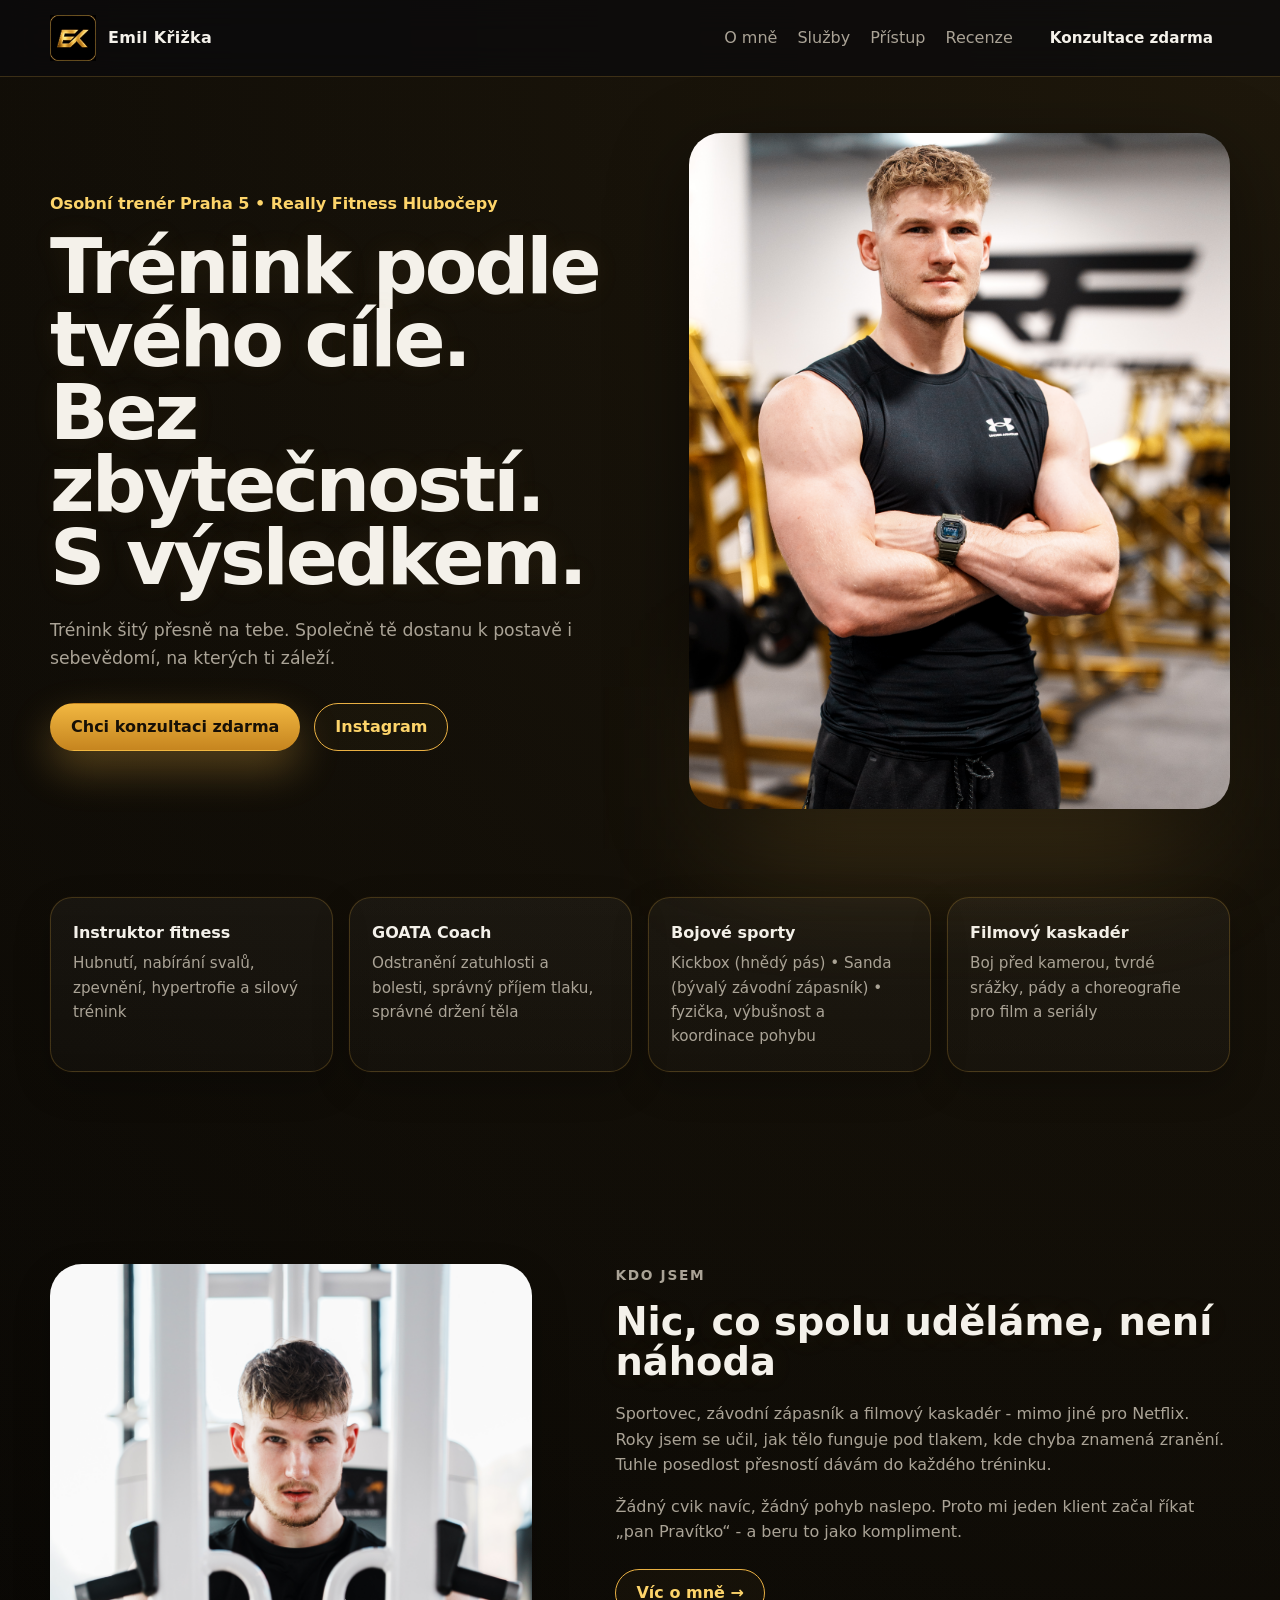
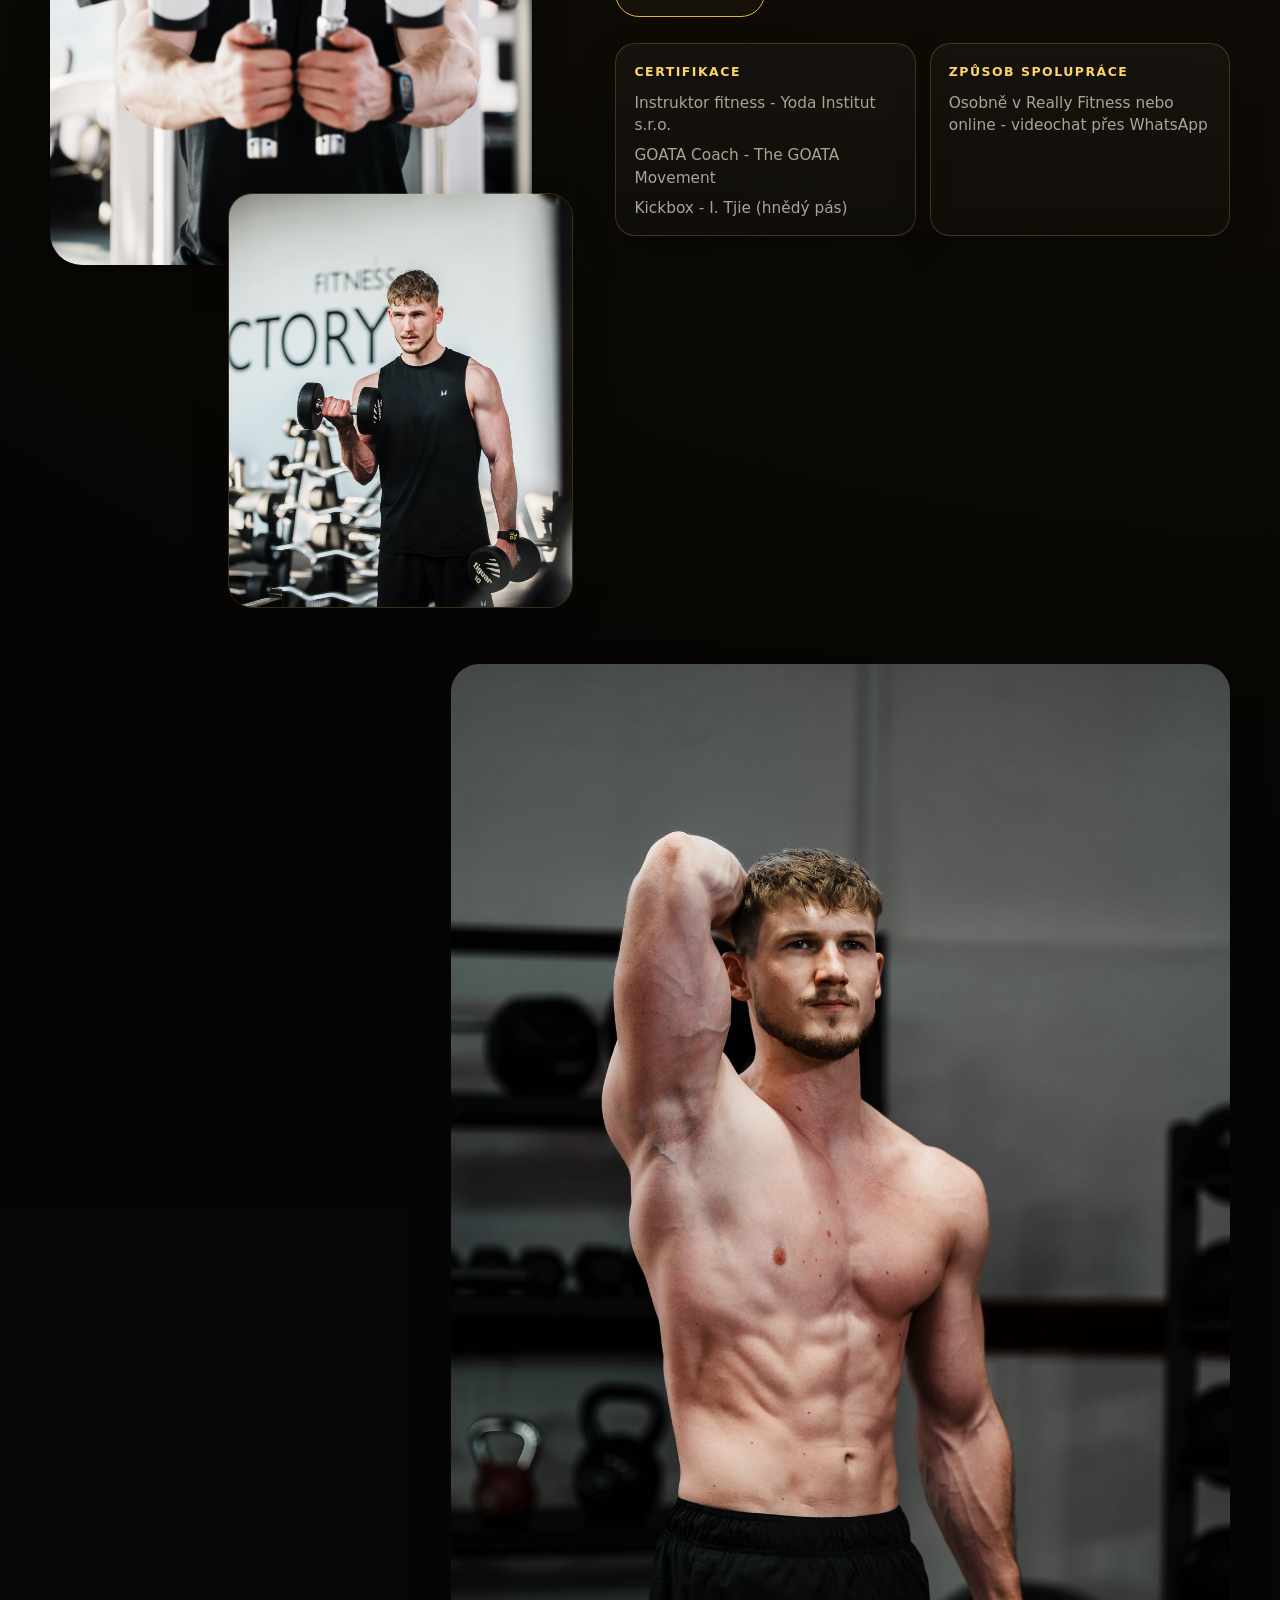
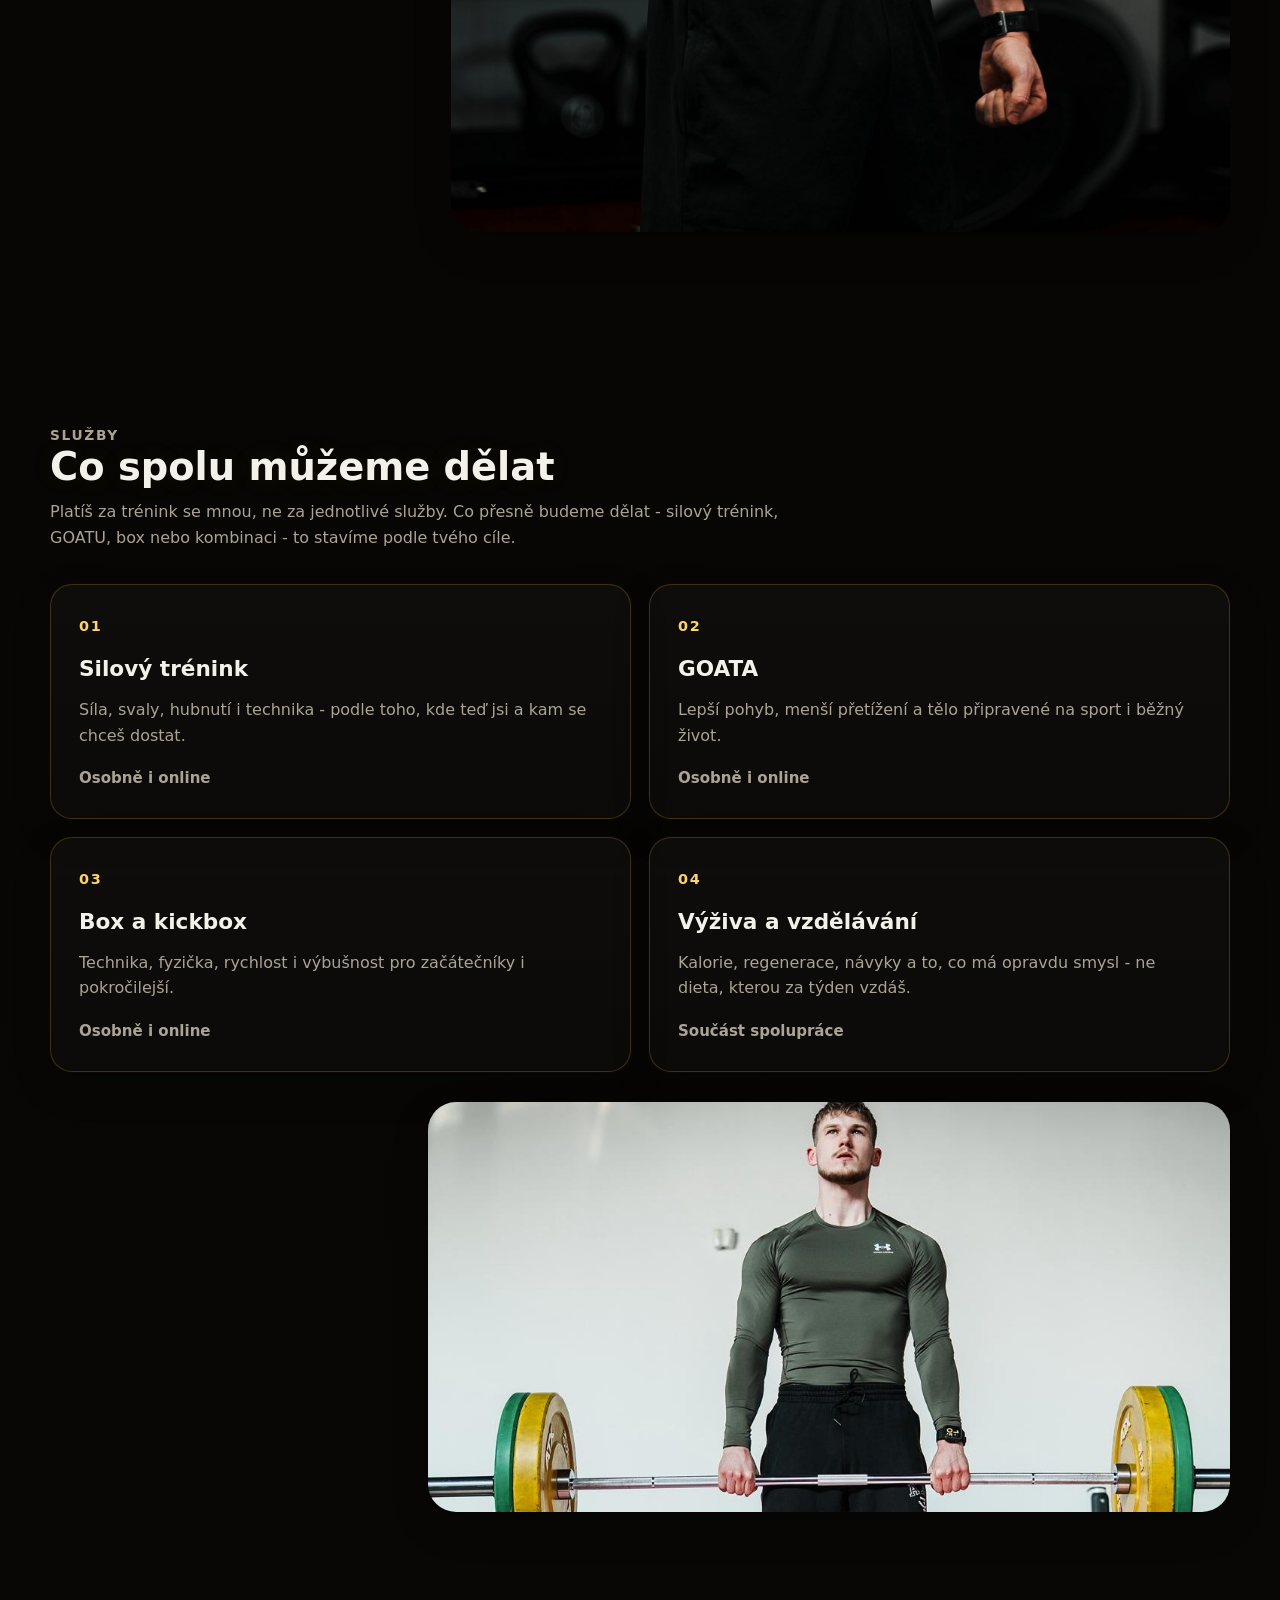
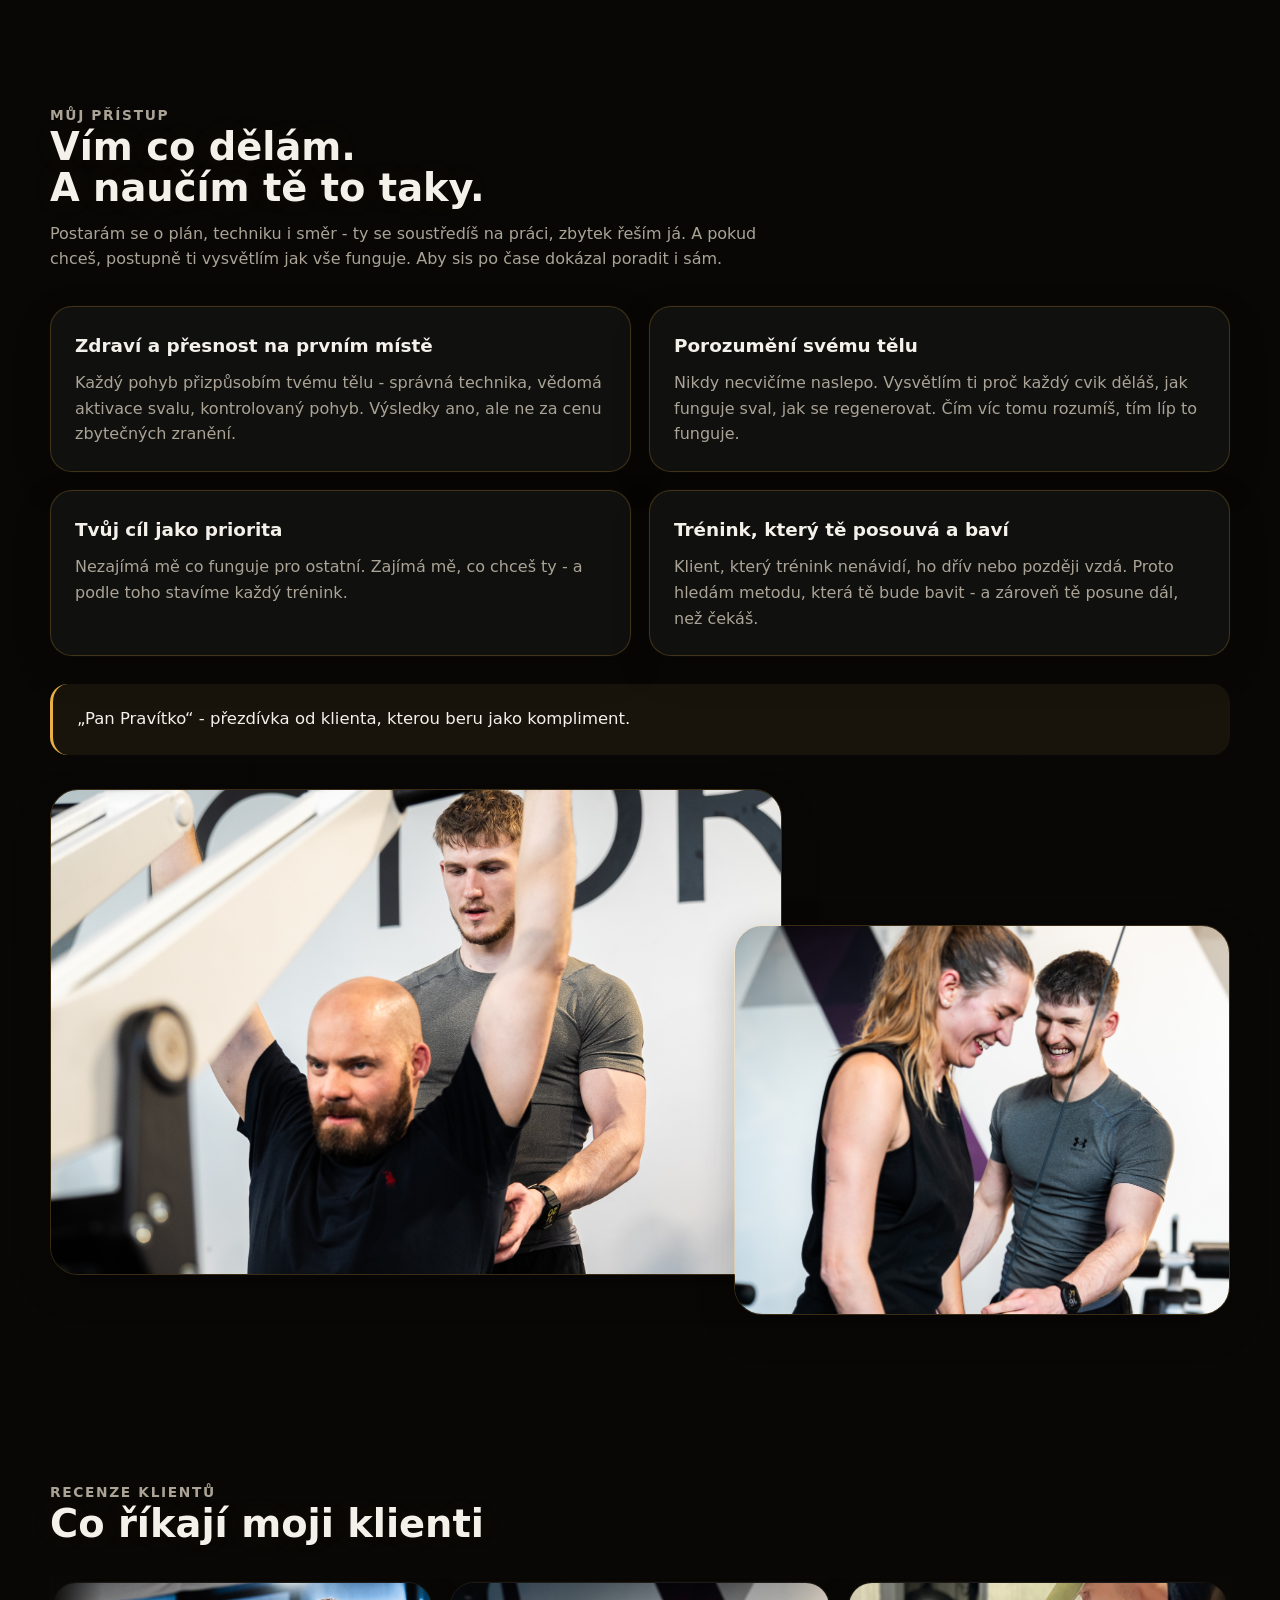
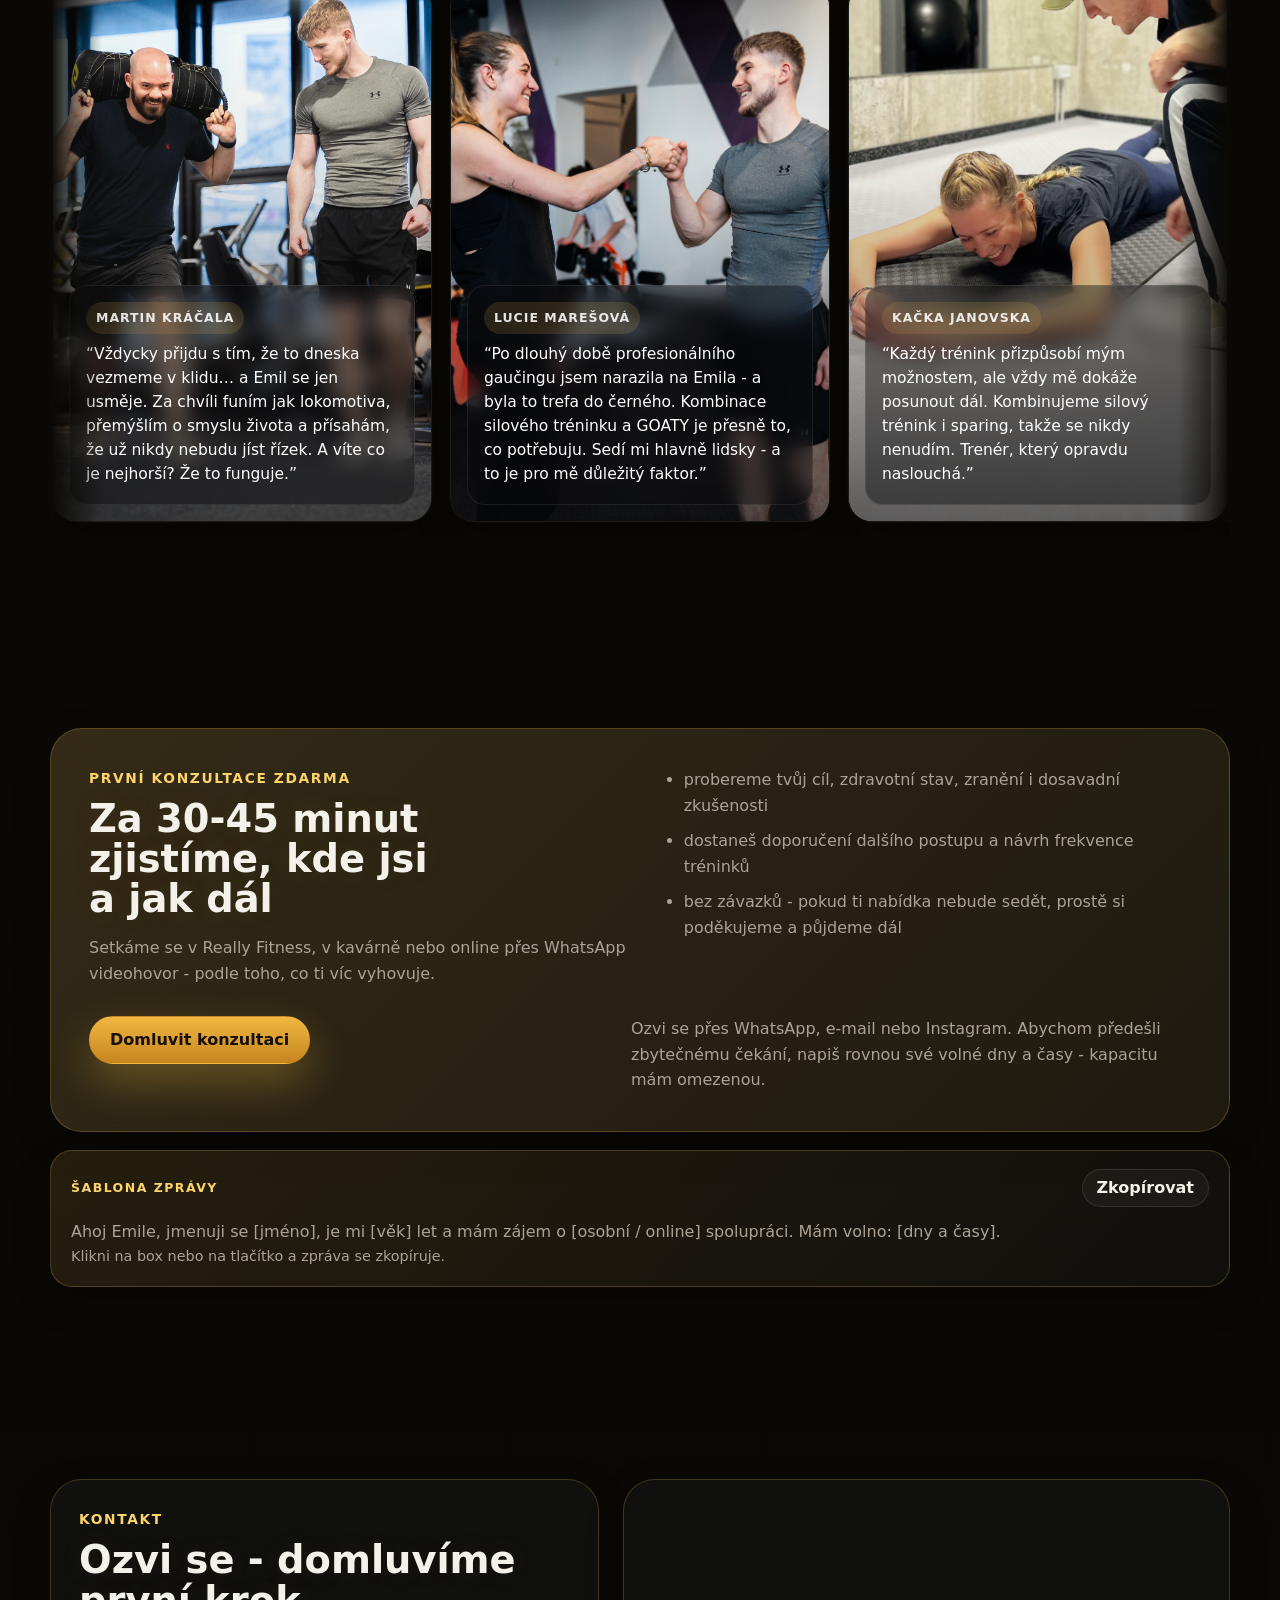
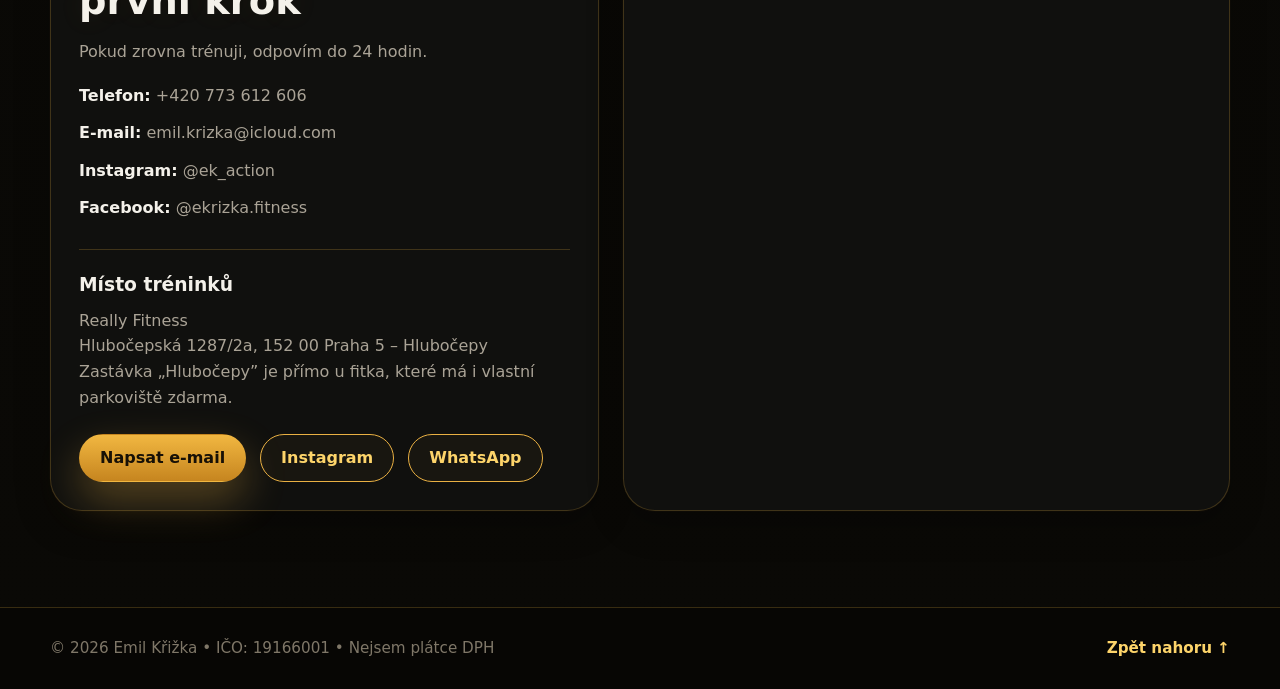
==== commit 6f412632: "emil redesign, nove narvy, nove fotky" ====
--- a/index.html
+++ b/index.html
@@ -4,28 +4,28 @@
     <meta charset="UTF-8">
     <meta name="viewport" content="width=device-width, initial-scale=1.0">
 
-    <title>Emil Křížka – osobní trenér Praha 5 | Silový trénink, GOATA, box a kickbox</title>
+    <title>Emil Křižka – osobní trenér Praha 5 | Silový trénink, GOATA, box a kickbox</title>
     <meta name="description" content="Osobní trenér Praha 5 – Hlubočepy. Silový trénink, GOATA, box a kickbox, osobní i online spolupráce. První konzultace zdarma.">
 
     <link rel="canonical" href="https://emilkrizka.cz/">
 
     <!-- Favicon -->
-    <link rel="icon" type="image/png" sizes="48x48" href="images/icons/favicon-48.png">
-    <link rel="icon" type="image/png" sizes="192x192" href="images/icons/favicon-192.png">
+    <link rel="icon" type="image/png" sizes="48x48" href="images/icons/favicon.png">
+    <link rel="icon" type="image/png" sizes="192x192" href="images/icons/favicon.png">
 
     <!-- Open Graph -->
-    <meta property="og:title" content="Emil Křížka – osobní trenér Praha 5">
+    <meta property="og:title" content="Emil Křižka – osobní trenér Praha 5">
     <meta property="og:description" content="Osobní trenér Praha 5 – Hlubočepy. Silový trénink, GOATA, box a kickbox, osobní i online spolupráce. První konzultace zdarma.">
     <meta property="og:type" content="website">
     <meta property="og:url" content="https://emilkrizka.cz/">
     <meta property="og:image" content="https://emilkrizka.cz/images/share-cover.png">
     <meta property="og:image:width" content="1200">
     <meta property="og:image:height" content="630">
-    <meta property="og:image:alt" content="Emil Křížka – osobní trenér Praha 5">
+    <meta property="og:image:alt" content="Emil Křižka – osobní trenér Praha 5">
 
     <!-- Twitter / X -->
     <meta name="twitter:card" content="summary_large_image">
-    <meta name="twitter:title" content="Emil Křížka – osobní trenér Praha 5">
+    <meta name="twitter:title" content="Emil Křižka – osobní trenér Praha 5">
     <meta name="twitter:description" content="Osobní trenér Praha 5 – Hlubočepy. Silový trénink, GOATA, box a kickbox, osobní i online spolupráce. První konzultace zdarma.">
     <meta name="twitter:image" content="https://emilkrizka.cz/images/share-cover.png">
 
@@ -36,9 +36,12 @@
 <body class="trainer-page">
 <header class="site-header">
     <div class="container">
-        <a class="logo" href="#hero"><span class="logo__mark">EK</span><span>Emil Křižka</span></a>
+        <a class="logo" href="#hero">
+            <img class="logo__image" src="images/ek-logo.png" alt="Logo Emil Křižka">
+            <span>Emil Křižka</span>
+        </a>
         <nav class="site-nav">
-            <a href="/o-mne/">O mně</a>
+            <a href="./o-mne/index.html">O mně</a>
             <a href="#sluzby">Služby</a>
             <a href="#pristup">Přístup</a>
             <a href="#recenze">Recenze</a>
@@ -115,7 +118,7 @@
                     Žádný cvik navíc, žádný pohyb naslepo. Proto mi jeden klient začal říkat „pan Pravítko“ - a beru to jako kompliment.
                 </p>
                 <div class="about__actions">
-                    <a href="/o-mne/" class="btn btn--ghost">Víc o mně →</a>
+                    <a href="./o-mne/index.html" class="btn btn--ghost">Víc o mně →</a>
                 </div>
 
                 <div class="about__proof-grid">
@@ -360,6 +363,7 @@
                 <div class="contact__place">
                     <h3>Místo tréninků</h3>
                     <p>Really Fitness<br>Hlubočepská 1287/2a, 152 00 Praha 5 – Hlubočepy</p>
+                    <p>Zastávka „Hlubočepy” je přímo u fitka, které má i vlastní parkoviště zdarma.</p>
                 </div>
 
                 <div class="contact__actions">
@@ -390,3 +394,4 @@
 <script src="index.js"></script>
 </body>
 </html>
+
--- a/styles.css
+++ b/styles.css
@@ -2,16 +2,17 @@
     --bg: #070604;
     --bg-soft: #10100e;
     --surface: #14120d;
-    --border: rgba(232, 186, 83, 0.18);
-
-    --text: #f5f7fb;
-    --text-soft: #b2b8c8;
-    --text-muted: #8b92a3;
-
-    --accent: #d7a94a;
-    --accent-soft: rgba(215, 169, 74, 0.14);
-    --accent-border: rgba(215, 169, 74, 0.32);
-    --accent-hover: #f1c75b;
+    --border: rgba(233, 176, 67, 0.22);
+
+    --text: #f4f1ea;
+    --text-soft: #aaa396;
+    --text-muted: #7f7768;
+
+    --accent: #e9b043;
+    --accent-soft: rgba(233, 176, 67, 0.16);
+    --accent-border: rgba(233, 176, 67, 0.42);
+    --accent-hover: #fdd46a;
+    --accent-dark: #996213;
 
     --radius-sm: 14px;
     --radius-md: 22px;
@@ -23,6 +24,7 @@
     --container: 1180px;
     --section-space: 96px;
 }
+
 
 *,
 *::before,
@@ -1656,3 +1658,62 @@
         height: 360px;
     }
 }
+
+.btn--primary {
+    background: linear-gradient(180deg, #f1b741 0%, #c6851f 100%);
+    color: #171006;
+    box-shadow: 0 18px 42px rgba(233, 176, 67, 0.32);
+}
+
+.btn--primary:hover {
+    background: linear-gradient(180deg, #fdd46a 0%, #c6851f 100%);
+}
+
+.btn--ghost {
+    border-color: var(--accent);
+    background: rgba(233, 176, 67, 0.03);
+    color: var(--accent-hover);
+}
+
+.btn--ghost:hover {
+    border-color: var(--accent-hover);
+    background: rgba(253, 212, 106, 0.08);
+}
+
+.logo {
+    display: inline-flex;
+    align-items: center;
+    gap: 12px;
+    font-weight: 800;
+    letter-spacing: 0.02em;
+}
+
+.logo__image-box {
+    width: 54px;
+    height: 54px;
+    display: inline-flex;
+    align-items: center;
+    justify-content: center;
+    flex: 0 0 auto;
+}
+
+.logo__image {
+    width: 46px;
+    height: 46px;
+    display: block;
+    object-fit: contain;
+    border-radius: 0;
+    box-shadow: none;
+}
+
+@media (max-width: 760px) {
+    .logo__image-box {
+        width: 46px;
+        height: 46px;
+    }
+
+    .logo__image {
+        width: 40px;
+        height: 40px;
+    }
+}
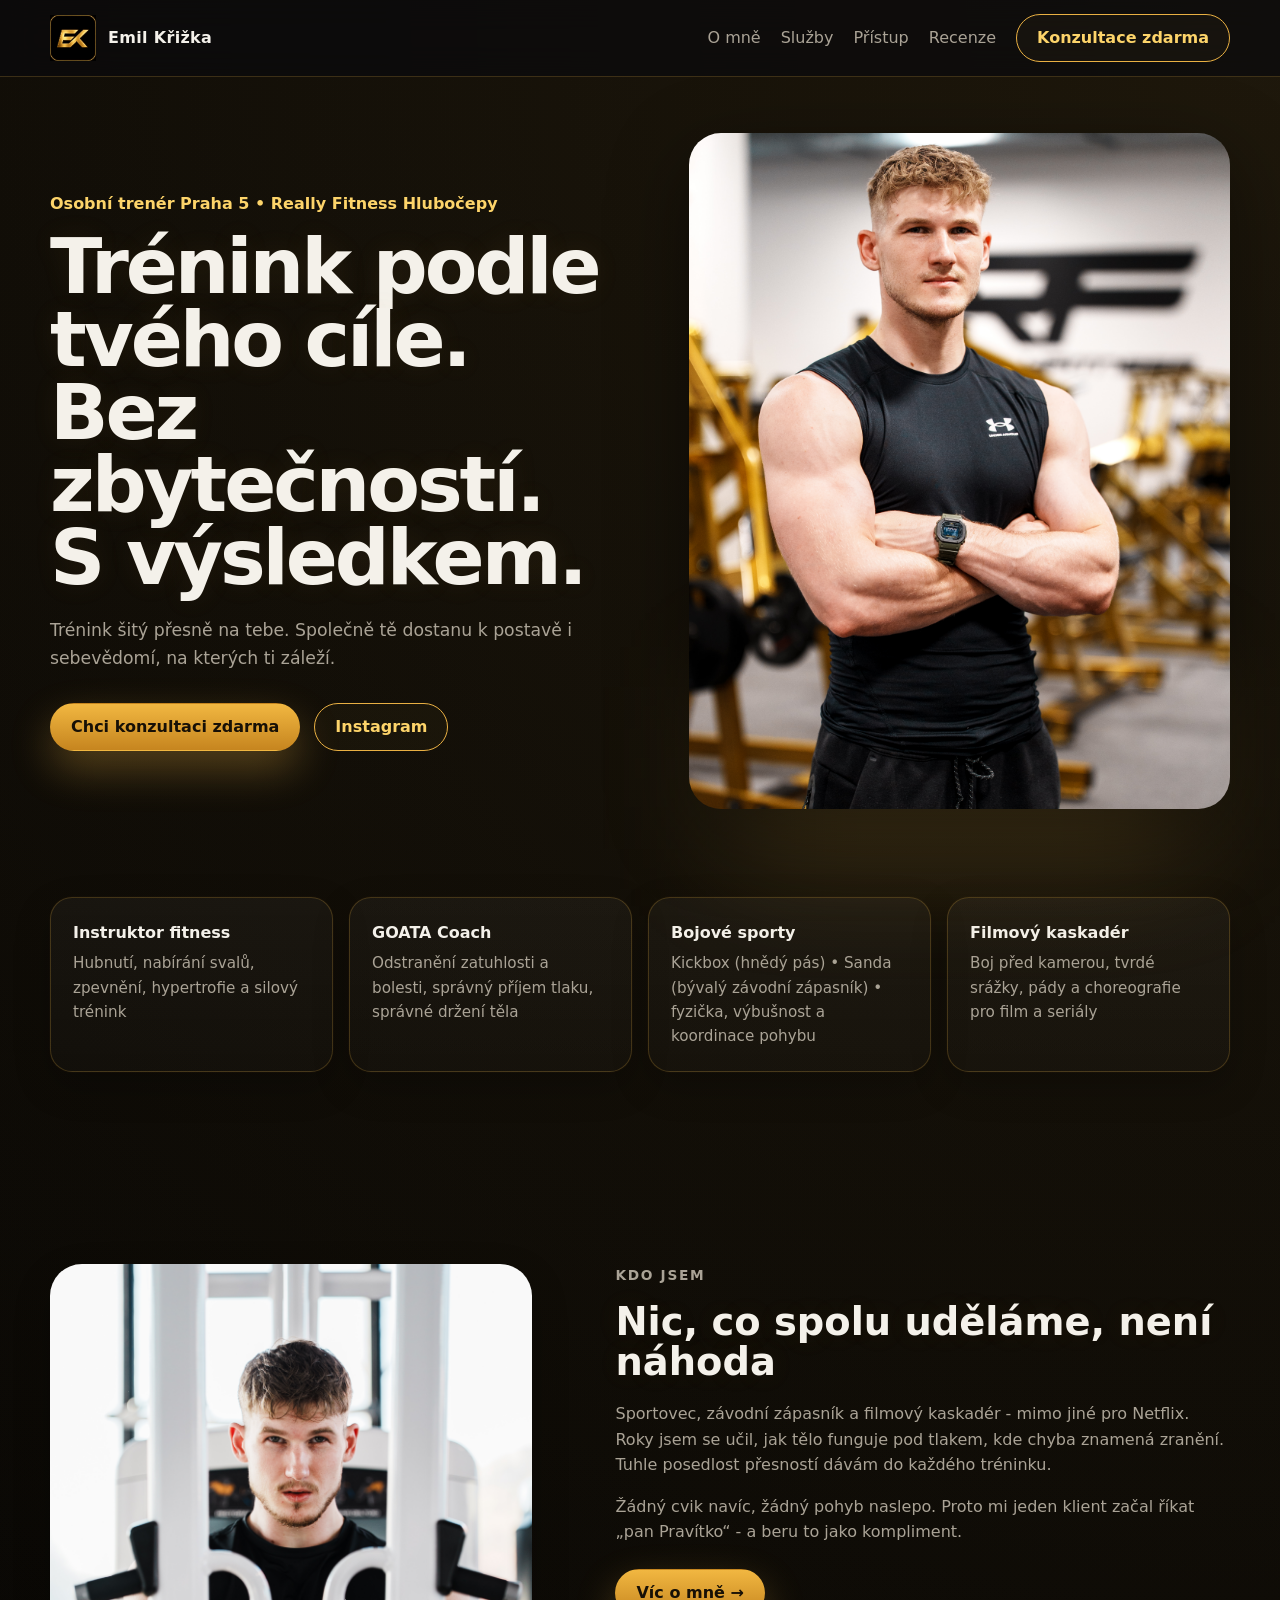
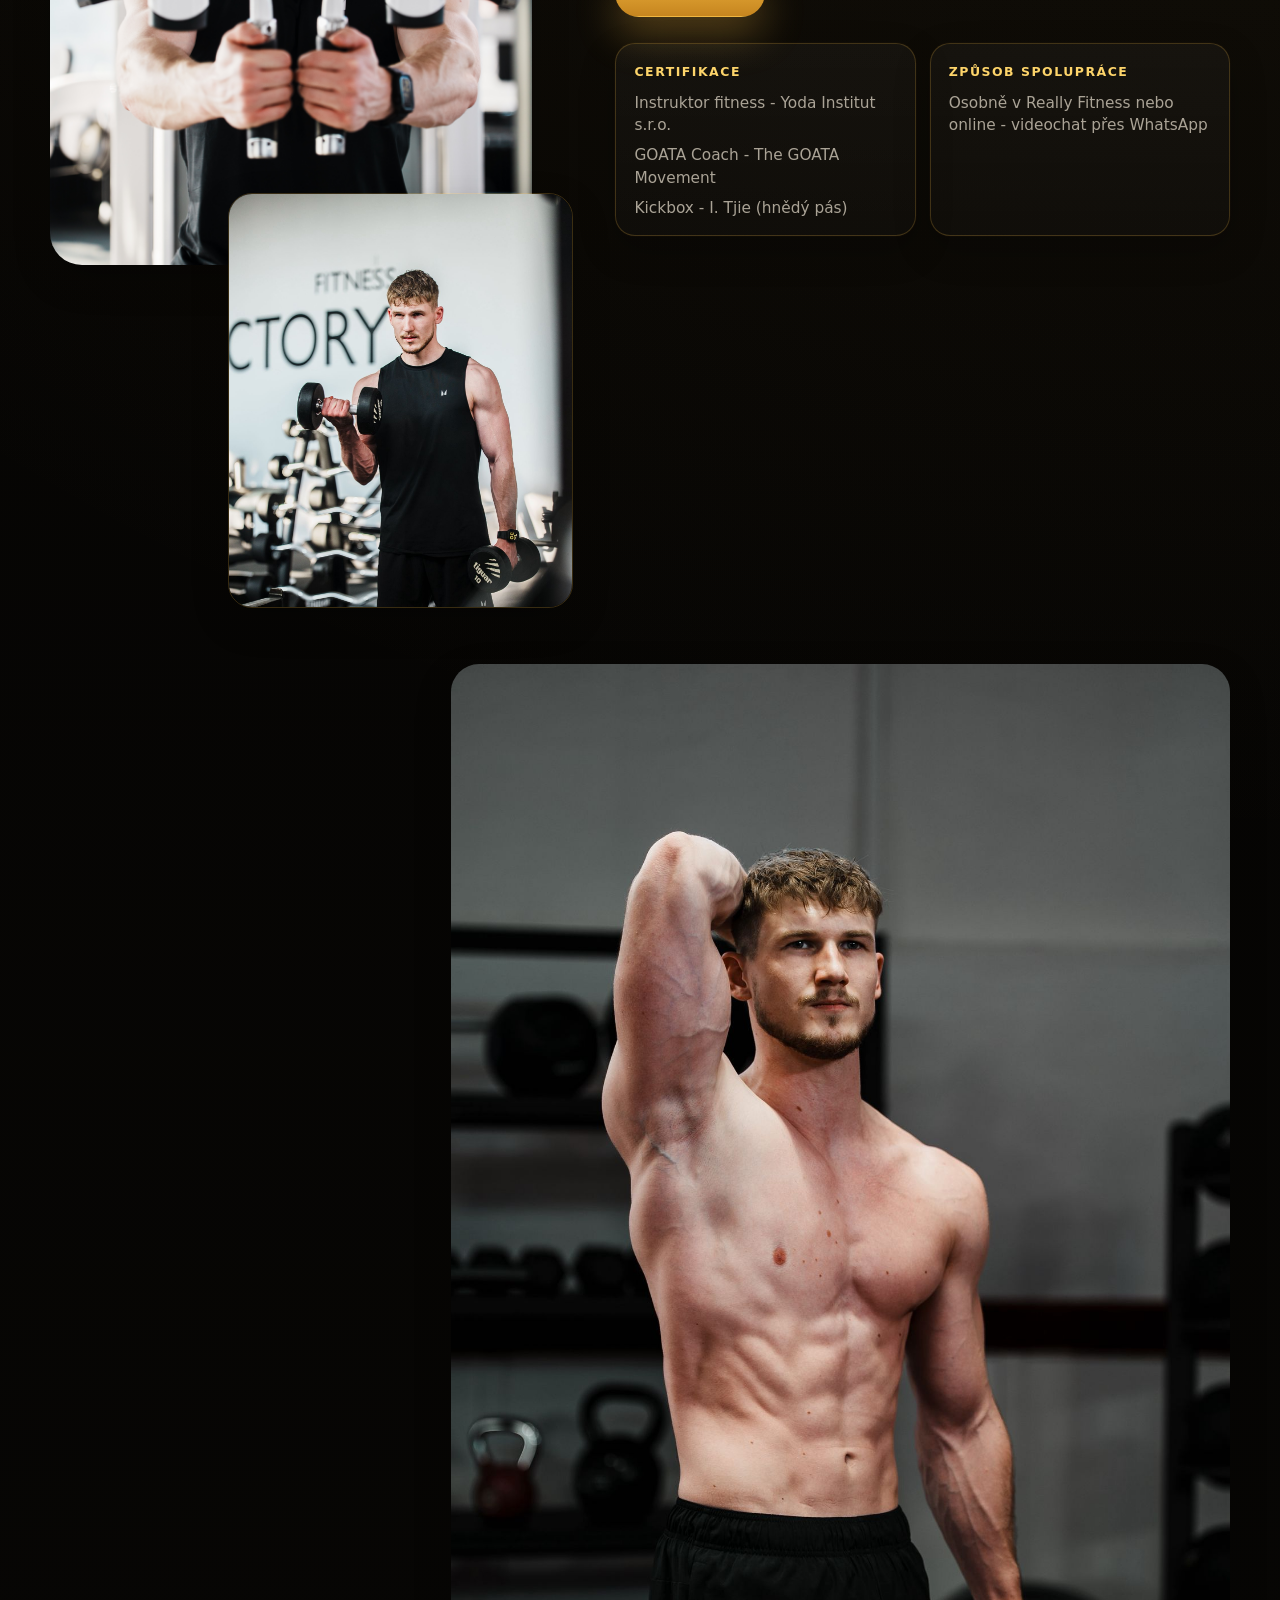
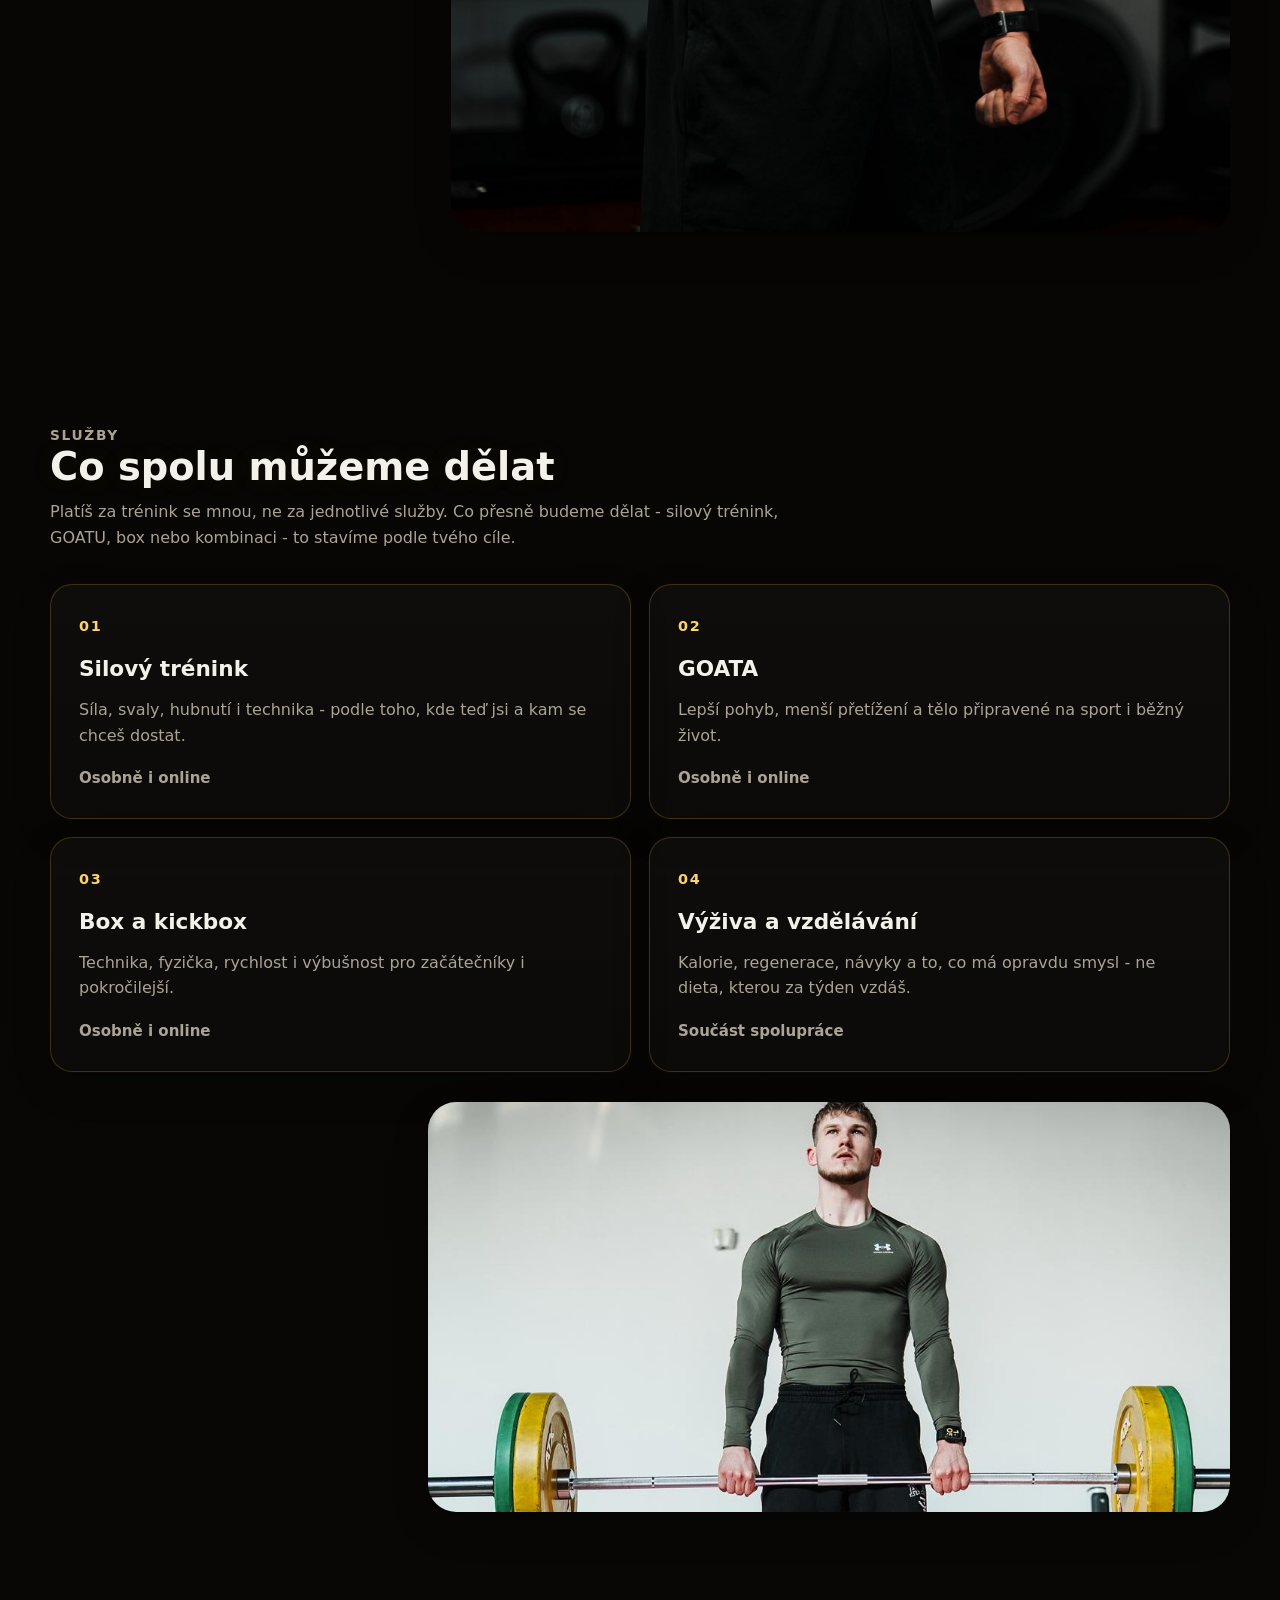
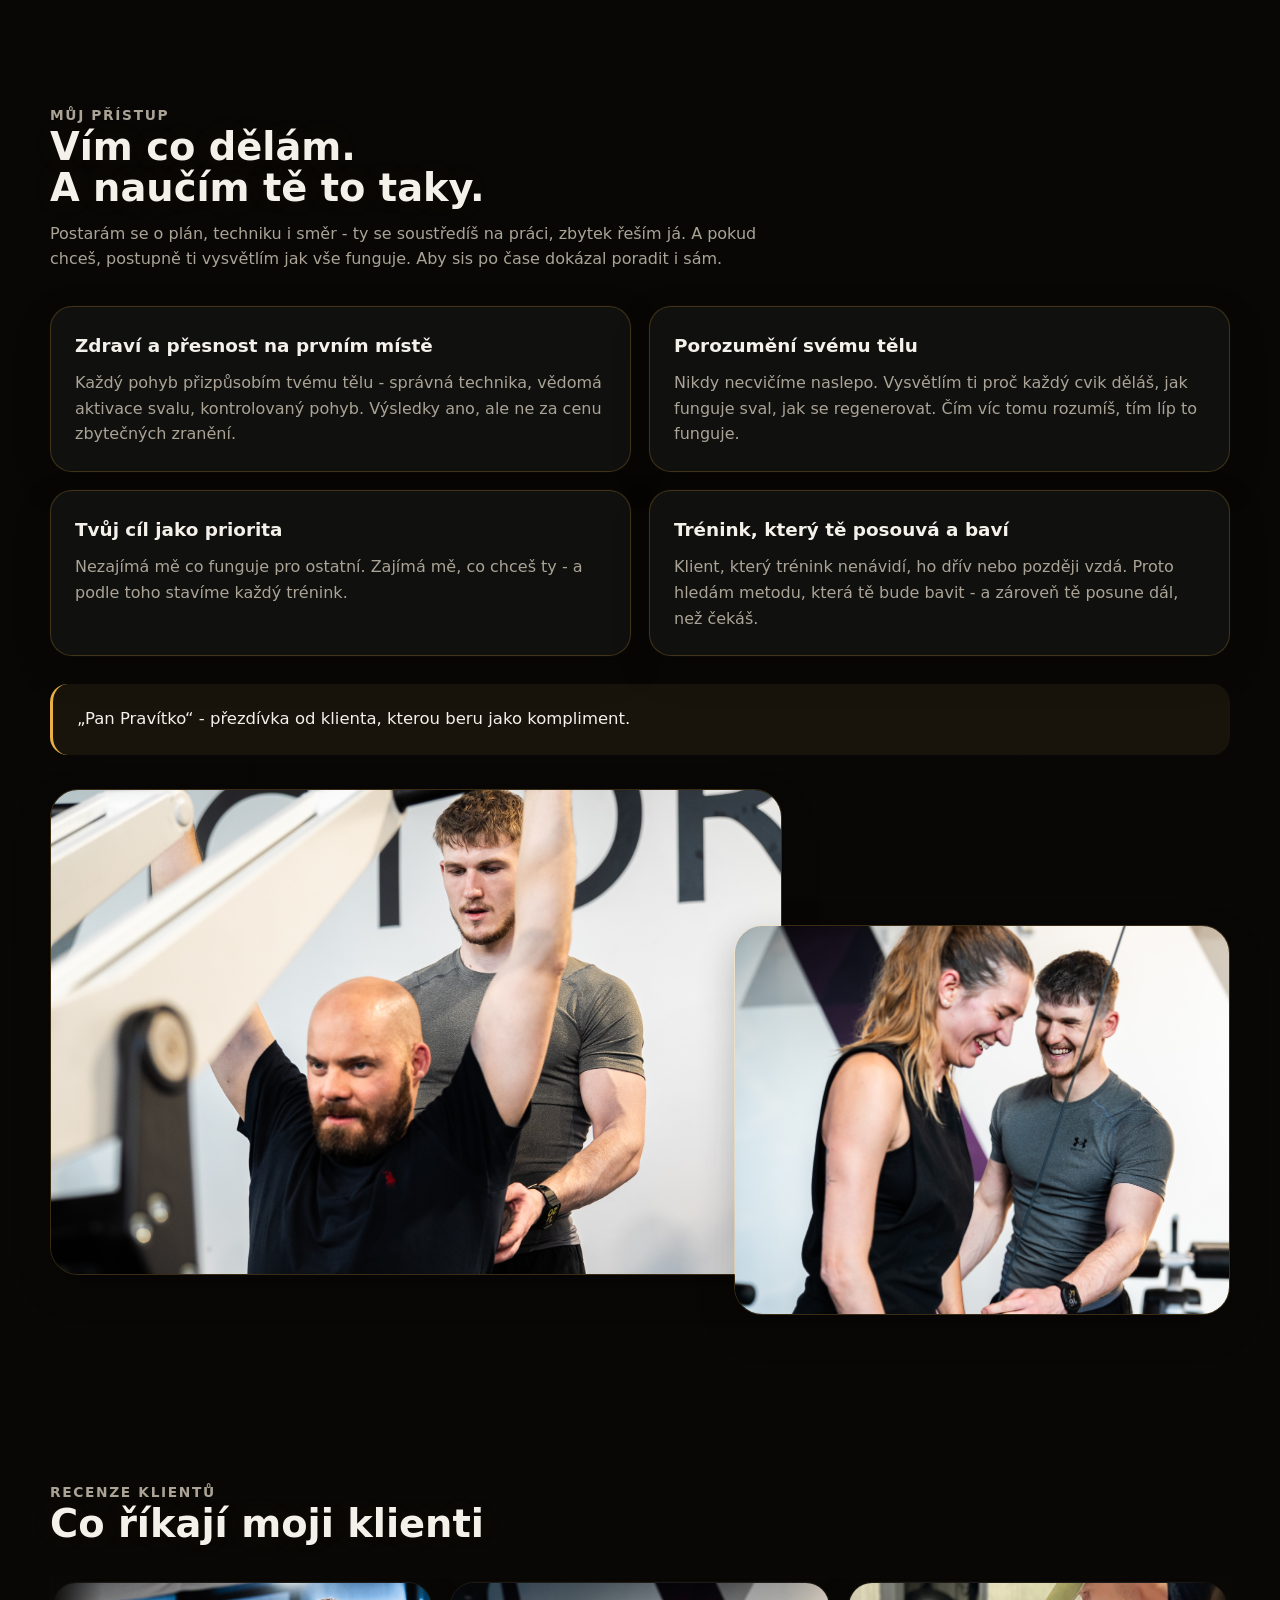
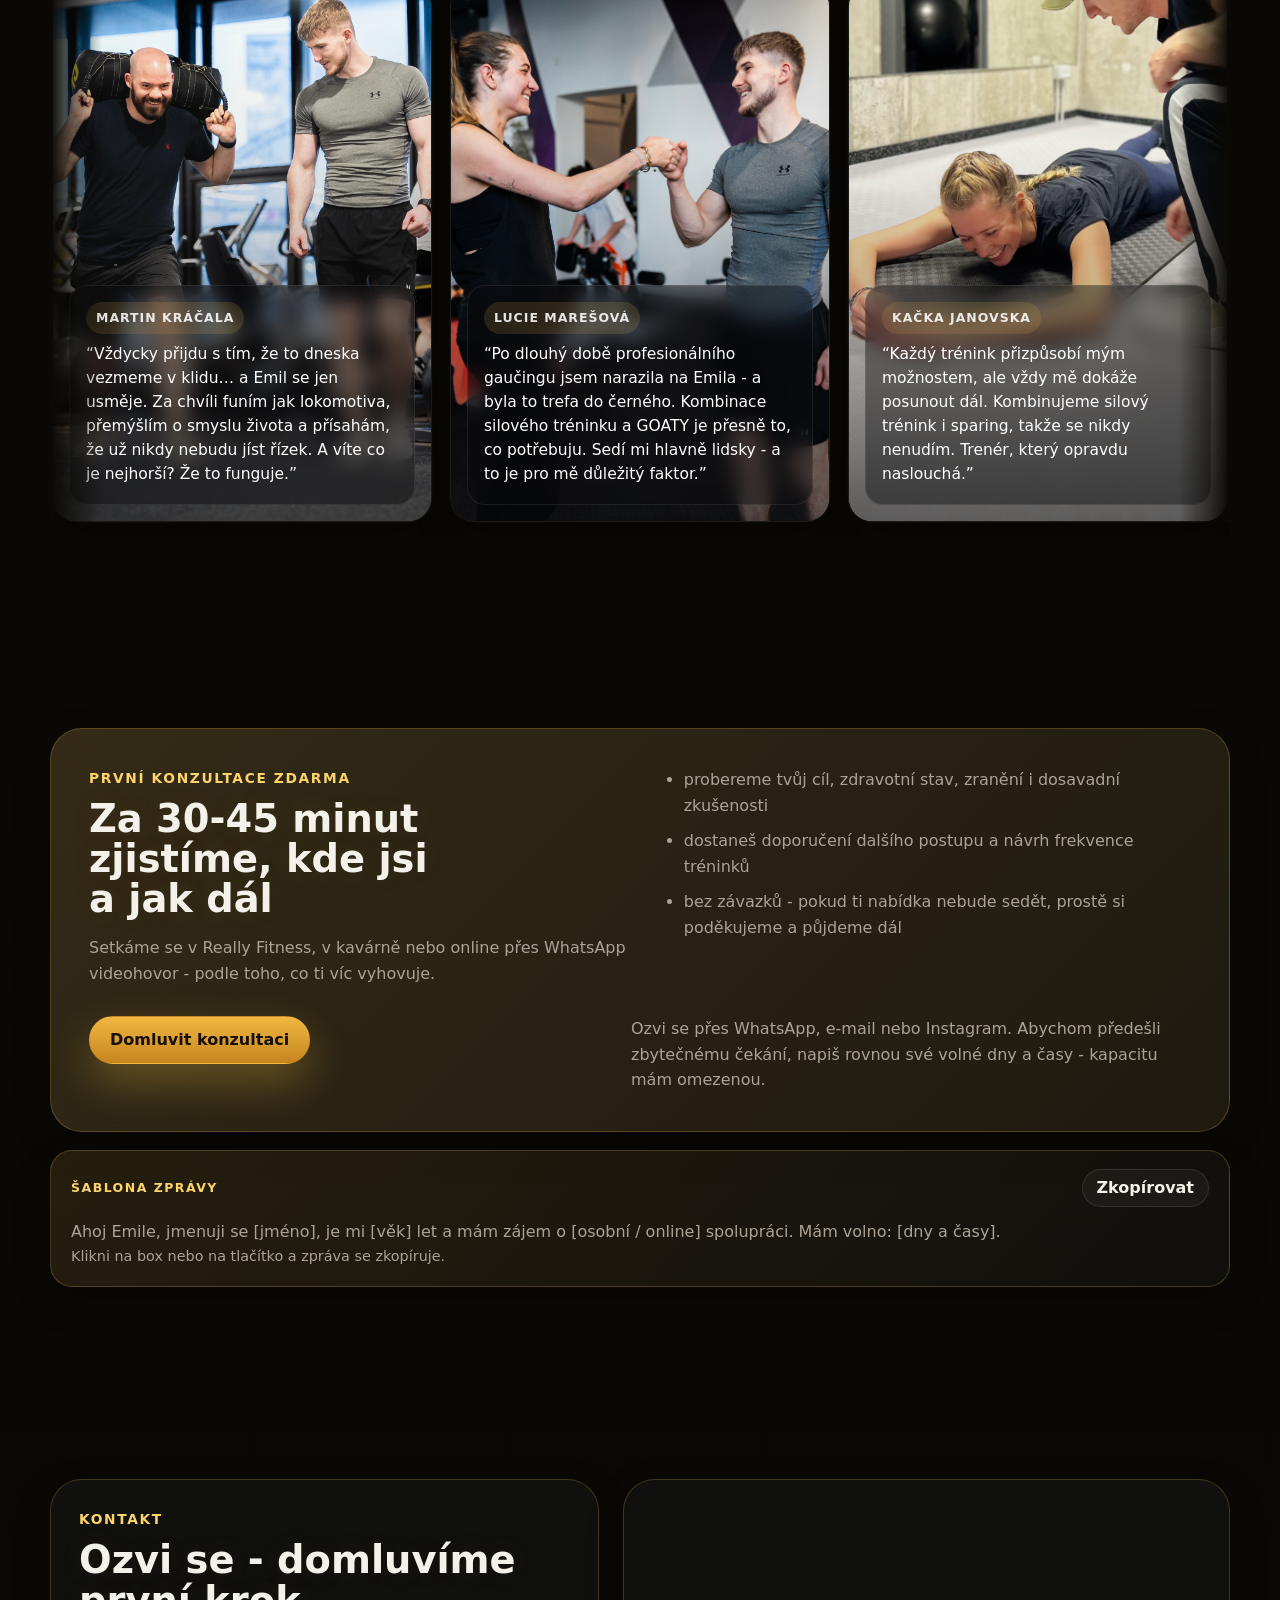
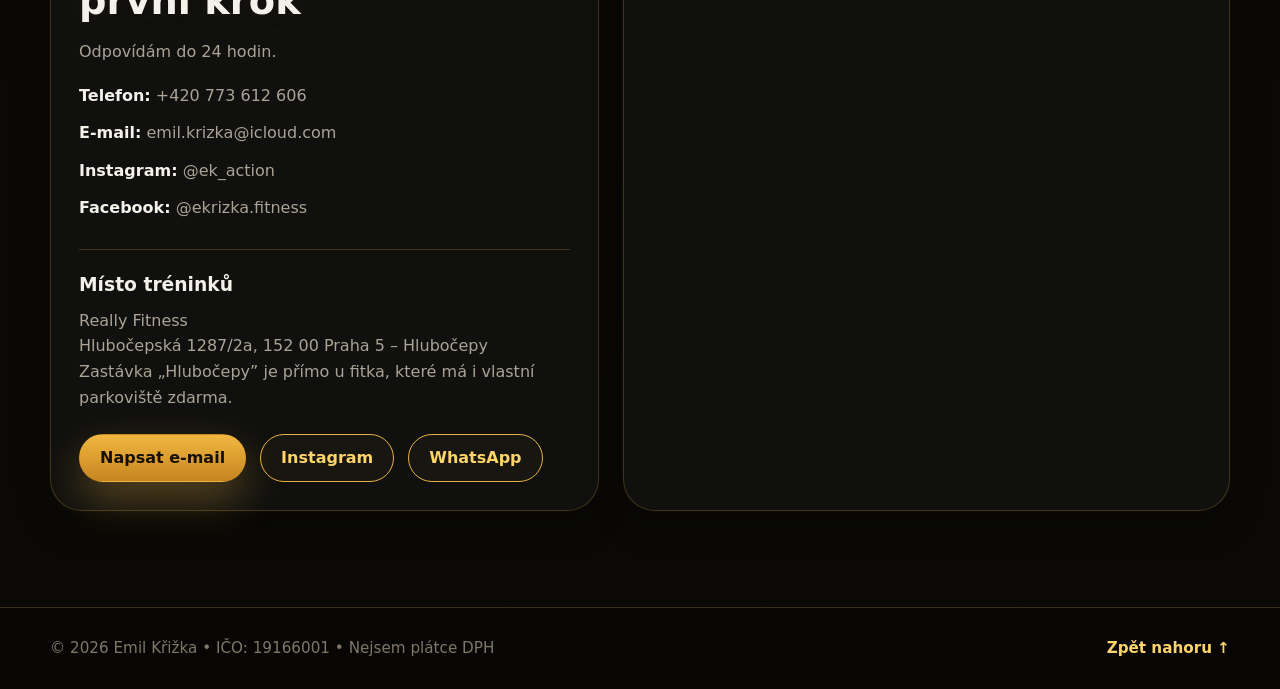
==== commit 853aa5a0: "emil redesign, nove narvy, nove fotky" ====
--- a/index.html
+++ b/index.html
@@ -40,12 +40,17 @@
             <img class="logo__image" src="images/ek-logo.png" alt="Logo Emil Křižka">
             <span>Emil Křižka</span>
         </a>
+        <button class="nav-toggle" type="button" aria-label="Otevřít menu" aria-expanded="false">
+            <span></span>
+            <span></span>
+            <span></span>
+        </button>
         <nav class="site-nav">
             <a href="./o-mne/index.html">O mně</a>
             <a href="#sluzby">Služby</a>
             <a href="#pristup">Přístup</a>
             <a href="#recenze">Recenze</a>
-            <a href="#kontakt" class="btn btn--small">Konzultace zdarma</a>
+            <a href="#kontakt" class="btn btn--ghost">Konzultace zdarma</a>
         </nav>
     </div>
 </header>
@@ -118,7 +123,7 @@
                     Žádný cvik navíc, žádný pohyb naslepo. Proto mi jeden klient začal říkat „pan Pravítko“ - a beru to jako kompliment.
                 </p>
                 <div class="about__actions">
-                    <a href="./o-mne/index.html" class="btn btn--ghost">Víc o mně →</a>
+                    <a href="./o-mne/index.html" class="btn btn--primary">Víc o mně →</a>
                 </div>
 
                 <div class="about__proof-grid">
@@ -350,7 +355,7 @@
                 <p class="section-kicker">Kontakt</p>
                 <h2>Ozvi se - domluvíme první krok</h2>
                 <p class="contact__intro">
-                    Pokud zrovna trénuji, odpovím do 24 hodin.
+                    Odpovídám do 24 hodin.
                 </p>
 
                 <ul class="contact__list">
@@ -392,6 +397,7 @@
     </div>
 </footer>
 <script src="index.js"></script>
+<script src="mobile_nav.js"></script>
 </body>
 </html>
 
--- a/styles.css
+++ b/styles.css
@@ -1716,4 +1716,112 @@
         width: 40px;
         height: 40px;
     }
+}
+
+.nav-toggle {
+    display: none;
+    width: 46px;
+    height: 46px;
+    border: 1px solid var(--accent-border);
+    border-radius: 16px;
+    background: rgba(233, 176, 67, 0.04);
+    cursor: pointer;
+    align-items: center;
+    justify-content: center;
+    flex-direction: column;
+    gap: 5px;
+}
+
+.nav-toggle span {
+    width: 20px;
+    height: 2px;
+    border-radius: 999px;
+    background: var(--accent-hover);
+}
+
+@media (max-width: 760px) {
+    .site-header {
+        background: rgba(7, 6, 4, 0.98);
+        border-bottom: 1px solid var(--accent-border);
+    }
+
+    .site-header .container {
+        min-height: 78px;
+        display: flex;
+        flex-wrap: wrap;
+        align-items: center;
+        justify-content: space-between;
+        gap: 12px;
+        padding: 12px 0;
+    }
+
+    .nav-toggle {
+        display: inline-flex;
+    }
+
+    .site-nav {
+        order: 3;
+        width: 100%;
+        display: none;
+        flex-direction: column;
+        align-items: stretch;
+        gap: 8px;
+
+        padding: 8px 0 4px;
+        margin: 0;
+
+        position: static;
+        background: transparent;
+        border: 0;
+        box-shadow: none;
+        backdrop-filter: none;
+    }
+
+    .site-nav.is-open {
+        display: flex;
+    }
+
+    .site-nav a:not(.btn) {
+        display: flex;
+        align-items: center;
+        min-height: 46px;
+        padding: 0 16px;
+        border-radius: 16px;
+        border: 1px solid rgba(233, 176, 67, 0.16);
+        background: rgba(255, 255, 255, 0.025);
+        color: var(--text);
+        font-size: 1rem;
+        font-weight: 600;
+    }
+
+    .site-nav a:not(.btn):hover {
+        border-color: var(--accent-border);
+        background: rgba(233, 176, 67, 0.07);
+        color: var(--accent-hover);
+    }
+
+    .site-nav .btn {
+        width: 100%;
+        min-height: 52px;
+        border-radius: 16px;
+        margin-top: 4px;
+    }
+}
+
+@media (max-width: 760px) {
+    .site-nav .nav-cta {
+        width: 100%;
+        min-height: 52px;
+        margin-top: 8px;
+        border-radius: 16px;
+        background: linear-gradient(180deg, #f1b741 0%, #c6851f 100%);
+        color: #171006;
+        font-weight: 900;
+        box-shadow: 0 14px 34px rgba(233, 176, 67, 0.28);
+    }
+
+    .site-nav .nav-cta:hover {
+        background: linear-gradient(180deg, #fdd46a 0%, #c6851f 100%);
+        color: #171006;
+    }
 }
